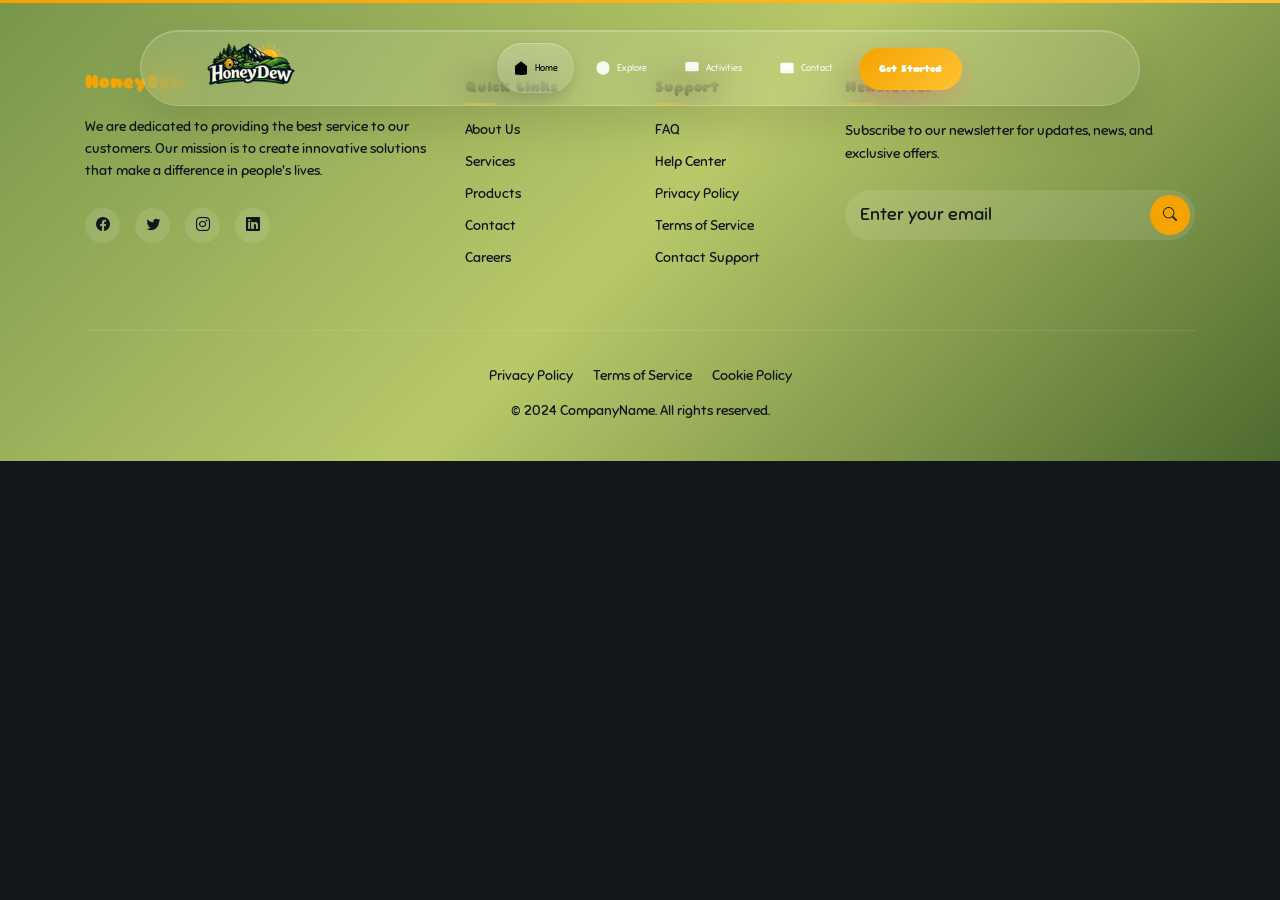
==== index.html @ b750d389 "updated CONTACT nav" ====
<!DOCTYPE html>
<html lang="en">
<head>
    <meta charset="UTF-8">
    <meta name="viewport" content="width=device-width, initial-scale=1.0">
    <title>HoneyDew</title>
    <link href="https://cdn.jsdelivr.net/npm/bootstrap@5.3.8/dist/css/bootstrap.min.css" rel="stylesheet" integrity="sha384-sRIl4kxILFvY47J16cr9ZwB07vP4J8+LH7qKQnuqkuIAvNWLzeN8tE5YBujZqJLB" crossorigin="anonymous">
    <link rel="stylesheet"
          href="https://cdn.jsdelivr.net/npm/bootstrap-icons@1.11.3/font/bootstrap-icons.min.css"> 
    <link rel="stylesheet" href="https://maxcdn.bootstrapcdn.com/bootstrap/3.3.7/css/bootstrap.min.css">
    
    <link rel="stylesheet" href="style.css">

<link rel="preconnect" href="https://fonts.googleapis.com">
<link rel="preconnect" href="https://fonts.gstatic.com" crossorigin>
<link href="https://fonts.googleapis.com/css2?family=Sniglet:wght@400;800&display=swap" rel="stylesheet">
</head>
<body>
        <!-- Floating Background Elements -->
    <div class="floating-elements">
        <div class="floating-circle"></div>
        <div class="floating-circle"></div>
        <div class="floating-circle"></div>
    </div>

    <!-- Advanced Navigation Bar -->
    <nav class="navbar-container">
        <div class="navbar">
            <!-- Brand/Logo -->
    <div class="navbar-brand d-flex ">
      <a  href="#" class="text-decoration-none "><img src="pictures/aca7b375-2e96-413a-af42-244dd7e7b7cf.png" alt="" class="logo"></a>
    </div>
            <!-- Navigation Links -->
            <ul class="navbar-nav" id="navbarNav">
                <li class="nav-item">
                    <a href="index.html" class="nav-link active">
                        <svg class="nav-icon" viewBox="0 0 24 24">
                            <path d="M3 9l9-7 9 7v11a2 2 0 0 1-2 2H5a2 2 0 0 1-2-2z"></path>
                            <polyline points="9,22 9,12 15,12 15,22"></polyline>
                        </svg>
                        <span>Home</span>
                    </a>
                </li>
                <li class="nav-item">
                    <a href="#explore" class="nav-link">
                        <svg class="nav-icon" viewBox="0 0 24 24">
                            <circle cx="12" cy="12" r="10"></circle>
                            <line x1="12" y1="16" x2="12" y2="12"></line>
                            <line x1="12" y1="8" x2="12.01" y2="8"></line>
                        </svg>
                        <span>Explore</span>
                    </a>
                </li>
                <li class="nav-item">
                    <a href="#activities" class="nav-link">
                        <svg class="nav-icon" viewBox="0 0 24 24">
                            <rect x="2" y="3" width="20" height="14" rx="2" ry="2"></rect>
                            <line x1="8" y1="21" x2="16" y2="21"></line>
                            <line x1="12" y1="17" x2="12" y2="21"></line>
                        </svg>
                        <span>Activities</span>
                    </a>
                </li>
                <li class="nav-item">
                    <a href="contact.html" class="nav-link ">
                        <svg class="nav-icon" viewBox="0 0 24 24">
                            <path d="M4 4h16c1.1 0 2 .9 2 2v12c0 1.1-.9 2-2 2H4c-1.1 0-2-.9-2-2V6c0-1.1.9-2 2-2z"></path>
                            <polyline points="22,6 12,13 2,6"></polyline>
                        </svg>
                        <span>Contact</span>
                    </a>
                </li>                <li class="nav-item">
                    <a href="#cta" class="cta-button">
                        Get Started
                    </a>
                </li>
            </ul>

            <!-- Mobile Toggle -->
            <button class="mobile-toggle" id="mobileToggle">
                <div class="hamburger">
                    <span></span>
                    <span></span>
                    <span></span>
                </div>
            </button>
        </div>
    </nav>

    <!-- Mobile Menu Overlay -->
    <div class="mobile-menu-overlay" id="mobileMenuOverlay"></div>

    <!-- Mobile Menu -->
    <div class="mobile-menu" id="mobileMenu">
        <div class="mobile-menu-header">
            <a href="#" class="mobile-menu-brand">
                <div class="logo-icon"></div>
                <span class="brand-text">HoneyDew</span>
            </a>
            <button class="mobile-menu-close" id="mobileMenuClose">
                <span>×</span>
            </button>
        </div>
        
        <ul class="mobile-menu-nav">
            <li class="mobile-menu-item">
                <a href="#home" class="mobile-menu-link active">
                    <svg class="mobile-menu-icon" viewBox="0 0 24 24">
                        <path d="M3 9l9-7 9 7v11a2 2 0 0 1-2 2H5a2 2 0 0 1-2-2z"></path>
                        <polyline points="9,22 9,12 15,12 15,22"></polyline>
                    </svg>
                    <span>Home</span>
                </a>
            </li>
            <li class="mobile-menu-item">
                <a href="#explore" class="mobile-menu-link">
                    <svg class="mobile-menu-icon" viewBox="0 0 24 24">
                        <circle cx="12" cy="12" r="10"></circle>
                        <line x1="12" y1="16" x2="12" y2="12"></line>
                        <line x1="12" y1="8" x2="12.01" y2="8"></line>
                    </svg>
                    <span>Explore</span>
                </a>
            </li>
            <li class="mobile-menu-item">
                <a href="#activities" class="mobile-menu-link">
                    <svg class="mobile-menu-icon" viewBox="0 0 24 24">
                        <rect x="2" y="3" width="20" height="14" rx="2" ry="2"></rect>
                        <line x1="8" y1="21" x2="16" y2="21"></line>
                        <line x1="12" y1="17" x2="12" y2="21"></line>
                    </svg>
                    <span>Activities</span>
                </a>
            </li>
            <li class="mobile-menu-item">
                <a href="#contact" class="mobile-menu-link">
                    <svg class="mobile-menu-icon" viewBox="0 0 24 24">
                        <path d="M4 4h16c1.1 0 2 .9 2 2v12c0 1.1-.9 2-2 2H4c-1.1 0-2-.9-2-2V6c0-1.1.9-2 2-2z"></path>
                        <polyline points="22,6 12,13 2,6"></polyline>
                    </svg>
                    <span>Contact</span>
                </a>
            </li>
        </ul>
        
        <div class="mobile-cta">
            <a href="#cta" class="mobile-cta-button">
                Get Started
            </a>
        </div>
    </div>




<!--footer-->


<footer class="footer" style="color: #12171B;">
    <div class="container">
        <div class="row">
            <div class="col-lg-4 footer-section">
                <div class="footer-logo">HoneyDew</div>
                <p class="footer-about">We are dedicated to providing the best service to our customers. Our mission
                    is to create innovative solutions that make a difference in people's lives.</p>
                <div class="social-links">
                    <a href="#" class="social-icon"><i class="bi bi-facebook"></i></a>
                    <a href="#" class="social-icon"><i class="bi bi-twitter"></i></a>
                    <a href="#" class="social-icon"><i class="bi bi-instagram"></i></a>
                    <a href="#" class="social-icon"><i class="bi bi-linkedin"></i></a>
                </div>
            </div>

            <div class="col-lg-2 col-md-6 footer-section">
                <h5>Quick Links</h5>
                <ul class="footer-links">
                    <li><a href="#">About Us</a></li>
                    <li><a href="#">Services</a></li>
                    <li><a href="#">Products</a></li>
                    <li><a href="#">Contact</a></li>
                    <li><a href="#">Careers</a></li>
                </ul>
            </div>

            <div class="col-lg-2 col-md-6 footer-section">
                <h5>Support</h5>
                <ul class="footer-links">
                    <li><a href="#">FAQ</a></li>
                    <li><a href="#">Help Center</a></li>
                    <li><a href="#">Privacy Policy</a></li>
                    <li><a href="#">Terms of Service</a></li>
                    <li><a href="#">Contact Support</a></li>
                </ul>
            </div>

            <div class="col-lg-4 footer-section">
                <h5>Newsletter</h5>
                <p class="footer-about">Subscribe to our newsletter for updates, news, and exclusive offers.</p>
                <div class="footer-newsletter">
                    <input type="email" placeholder="Enter your email">
                    <button class="newsletter-btn">
              <i class="bi bi-search"></i>
            </button>
                </div>
            </div>
        </div>

        <div class="footer-bottom">
            <ul class="footer-bottom-links">
                <li><a href="#">Privacy Policy</a></li>
                <li><a href="#">Terms of Service</a></li>
                <li><a href="#">Cookie Policy</a></li>
            </ul>
            <p>© 2024 CompanyName. All rights reserved.</p>
        </div>
    </div>
</footer>

    <script src="https://cdn.jsdelivr.net/npm/bootstrap@5.3.8/dist/js/bootstrap.bundle.min.js" integrity="sha384-FKyoEForCGlyvwx9Hj09JcYn3nv7wiPVlz7YYwJrWVcXK/BmnVDxM+D2scQbITxI" crossorigin="anonymous"></script>
<script src="app.js"></script>
</body>
</html>
---- style.css ----
/*
.sniglet-regular {
  font-family: "Sniglet", system-ui;
  font-weight: 400;
  font-style: normal;
}

.sniglet-extrabold {
  font-family: "Sniglet", system-ui;
  font-weight: 800;
  font-style: normal;
}
*/

* {
    margin: 0;
    padding: 0;
    box-sizing: border-box;
}

ol, ul {
    list-style: none;
}

body {
     font-family: "Sniglet", system-ui;
    font-optical-sizing: auto;
    background: #12171B;
    color: #F6F4EE;
}
@media (max-width: 768px) {
    html {
        font-size: 15px;
    }
}

@media (max-width: 480px) {
    html {
        font-size: 14px;
    }
}
 /* ==================== ADVANCED NAVIGATION BAR ==================== */        .navbar-container {
            position: fixed;
            top: 30px;
            left: 50%;
            transform: translateX(-50%);
            z-index: 1000;
            width: calc(100% - 60px);
            max-width: 1000px;
            transition: all 0.4s cubic-bezier(0.25, 0.46, 0.45, 0.94);
        }

        .navbar {
            background: rgba(255, 255, 255, 0.1);
            backdrop-filter: blur(20px);
            border: 1px solid rgba(255, 255, 255, 0.2);
            border-radius: 50px;
            padding: 12px 25px;
            display: flex;
            align-items: center;
            justify-content: space-between;
            box-shadow: 
                0 20px 40px rgba(0, 0, 0, 0.1),
                inset 0 1px 0 rgba(255, 255, 255, 0.2);
            transition: all 0.4s cubic-bezier(0.25, 0.46, 0.45, 0.94);
            position: relative;
            overflow: hidden;
        }

        .navbar::before {
            content: '';
            position: absolute;
            top: 0;
            left: -100%;
            width: 100%;
            height: 100%;
            background: linear-gradient(90deg, 
                transparent, 
                rgba(255, 255, 255, 0.1), 
                transparent);
            transition: left 0.8s ease;
        }

        .navbar:hover::before {
            left: 100%;
        }

        .navbar:hover {
            transform: translateY(-2px);
            box-shadow: 
                0 25px 50px rgba(0, 0, 0, 0.15),
                inset 0 1px 0 rgba(255, 255, 255, 0.3);
        }

        /* ==================== LOGO SECTION ==================== */
        .navbar-brand {
            display: flex;
            align-items: center;
            gap: 12px;
            text-decoration: none;
            color: white;
            font-size: 1.4rem;
            z-index: 2;
        }
.logo {
    height: 9.3rem;
    width: auto;

    overflow: hidden;
}


 /* ==================== NAVIGATION LINKS ==================== */
        .navbar-nav {
            display: flex;
            align-items: center;
            gap: 5px;
            list-style: none;
            z-index: 2;
            position: relative;
        }

        /* Desktop navigation styles */
        @media (min-width: 993px) {
            .navbar-nav {
                display: flex !important;
                position: static !important;
                opacity: 1 !important;
                visibility: visible !important;
                transform: none !important;
                background: none !important;
                border: none !important;
                padding: 0 !important;
                box-shadow: none !important;
                flex-direction: row !important;
            }
        }

        .nav-item {
            position: relative;
        }

        .nav-link {
            display: flex;
            align-items: center;
            gap: 6px;
            padding: 10px 16px;
            text-decoration: none;
            color: rgba(255, 255, 255, 0.9);
            font-weight: 500;
            font-size: 0.9rem;
            border-radius: 25px;
            transition: all 0.3s cubic-bezier(0.25, 0.46, 0.45, 0.94);
            position: relative;
            overflow: hidden;
            white-space: nowrap;
        }

        .nav-link::before {
            content: '';
            position: absolute;
            top: 0;
            left: 0;
            width: 100%;
            height: 100%;
            background: linear-gradient(135deg, rgba(255, 255, 255, 0.1), rgba(255, 255, 255, 0.05));
            border-radius: 25px;
            opacity: 0;
            transition: opacity 0.3s ease;
        }

        .nav-link:hover::before {
            opacity: 1;
        }

        .nav-link:hover {
            color: white;
            transform: translateY(-2px);
            box-shadow: 0 8px 20px rgba(0, 0, 0, 0.15);
        }

        .nav-link.active {
            background: linear-gradient(135deg, rgba(255, 255, 255, 0.2), rgba(255, 255, 255, 0.1));
            color: white;
            box-shadow: 
                inset 0 1px 0 rgba(255, 255, 255, 0.3),
                0 4px 12px rgba(0, 0, 0, 0.1);
        }        .nav-icon {
            width: 16px;
            height: 16px;
            fill: currentColor;
            transition: transform 0.3s ease;
        }

        .nav-link:hover .nav-icon {
            transform: scale(1.1);
        }

        /* ==================== MOBILE MENU TOGGLE ==================== */        .mobile-toggle {
            display: none;
            background: none;
            border: none;
            color: white;
            font-size: 1.5rem;
            cursor: pointer;
            padding: 8px;
            border-radius: 50%;
            transition: all 0.3s ease;
            z-index: 1001;
            position: relative;
            flex-shrink: 0;
        }

        .mobile-toggle:hover {
            background: rgba(255, 255, 255, 0.1);
            transform: scale(1.1);
        }

        .hamburger {
            display: flex;
            flex-direction: column;
            gap: 4px;
            width: 24px;
            height: 18px;
            justify-content: center;
        }

        .hamburger span {
            width: 24px;
            height: 2px;
            background: white;
            border-radius: 2px;
            transition: all 0.3s ease;
            display: block;
        }

        .mobile-toggle.active .hamburger span:nth-child(1) {
            transform: rotate(45deg) translate(6px, 6px);
        }

        .mobile-toggle.active .hamburger span:nth-child(2) {
            opacity: 0;
            transform: translateX(-20px);
        }

        .mobile-toggle.active .hamburger span:nth-child(3) {
            transform: rotate(-45deg) translate(6px, -6px);
        }        /* ==================== CTA BUTTON ==================== */
        .cta-button {
            background: linear-gradient(135deg, #F4A300, #FFC233);
            color: white;
            text-decoration: none;
            padding: 10px 20px;
            border-radius: 25px;
            font-weight: 600;
            font-size: 0.9rem;
            box-shadow: 0 8px 20px rgba(255, 107, 107, 0.3);
            transition: all 0.3s ease;
            white-space: nowrap;
            margin-left: 5px;
        }

        .cta-button:hover {
            transform: translateY(-1px);
            box-shadow: 0 10px 20px rgba(255, 107, 107, 0.4);
        }/* ==================== MOBILE RESPONSIVE ==================== */
        @media (max-width: 992px) {
            .navbar-container {
                top: 20px;
                width: calc(100% - 30px);
            }

            .navbar {
                padding: 12px 20px;
                position: relative;
            }

            .mobile-toggle {
                display: flex !important;
                align-items: center;
                justify-content: center;
            }

            /* Hide desktop navigation on mobile */
            .navbar-nav {
                display: none;
            }

            .brand-text {
                font-size: 1.2rem;
            }
        }

        /* Mobile Menu Overlay */
        .mobile-menu-overlay {
            position: fixed;
            top: 0;
            left: 0;
            width: 100%;
            height: 100vh;
            background: rgba(0, 0, 0, 0.8);
            backdrop-filter: blur(10px);
            z-index: 1500;
            opacity: 0;
            visibility: hidden;
            transition: all 0.3s ease;
        }

        .mobile-menu-overlay.active {
            opacity: 1;
            visibility: visible;
        }

        /* Mobile Menu Container */
        .mobile-menu {
            position: fixed;
            top: 0;
            left: 0;
            width: 100%;
            height: 100vh;
            background: linear-gradient(135deg, #78964B 0%, #B9C96A 50%, #4D6B2F 100%);
            z-index: 1600;
            transform: translateY(-100%);
            transition: transform 0.4s cubic-bezier(0.25, 0.46, 0.45, 0.94);
            overflow-y: auto;
        }

        .mobile-menu.active {
            transform: translateY(0);
        }

        /* Mobile Menu Header */
        .mobile-menu-header {
            display: flex;
            justify-content: space-between;
            align-items: center;
            padding: 30px 30px 20px;
            border-bottom: 1px solid rgba(255, 255, 255, 0.1);
        }

        .mobile-menu-brand {
            display: flex;
            align-items: center;
            gap: 12px;
            text-decoration: none;
            color: white;
            font-weight: 400;
            font-size: 1.4rem;
        }

        .mobile-menu-close {
            background: none;
            border: none;
            color: white;
            font-size: 2rem;
            cursor: pointer;
            padding: 8px;
            border-radius: 50%;
            transition: all 0.3s ease;
            display: flex;
            align-items: center;
            justify-content: center;
            width: 48px;
            height: 48px;
        }

        .mobile-menu-close:hover {
            background: rgba(255, 255, 255, 0.1);
            transform: scale(1.1);
        }

        /* Mobile Menu Navigation */
        .mobile-menu-nav {
            padding: 40px 30px;
            list-style: none;
        }

        .mobile-menu-item {
            margin-bottom: 8px;
        }

        .mobile-menu-link {
            display: flex;
            align-items: center;
            gap: 16px;
            padding: 20px 24px;
            text-decoration: none;
            color: rgba(255, 255, 255, 0.9);
            font-weight: 500;
            font-size: 1.1rem;
            border-radius: 20px;
            transition: all 0.3s ease;
            background: rgba(255, 255, 255, 0.05);
            border: 1px solid rgba(255, 255, 255, 0.1);
            margin-bottom: 12px;
        }

        .mobile-menu-link:hover,
        .mobile-menu-link.active {
            background: rgba(255, 255, 255, 0.15);
            color: white;
            transform: translateX(8px);
            border-color: rgba(255, 255, 255, 0.2);
        }

        .mobile-menu-icon {
            width: 24px;
            height: 24px;
            fill: currentColor;
        }

        .mobile-cta {
            margin: 30px 30px 40px;
        }

        .mobile-cta-button {
            display: block;
            width: 100%;
            background: linear-gradient(135deg, #F4A300, #FFC233);
            color: white;
            text-decoration: none;
            padding: 20px;
            border-radius: 20px;
            font-weight: 400;
            font-size: 1.1rem;
            text-align: center;
            box-shadow: 0 10px 30px rgba(255, 107, 107, 0.3);
            transition: all 0.3s ease;
        }

        .mobile-cta-button:hover {
            transform: translateY(-2px);
            box-shadow: 0 15px 40px rgba(255, 107, 107, 0.4);
        }

        @media (max-width: 768px) {
            .navbar-container {
                width: calc(100% - 30px);
            }
        }

        @media (max-width: 480px) {
            .navbar-container {
                width: calc(100% - 20px);
                top: 15px;
            }

            .navbar {
                padding: 10px 15px;
            }

            .navbar-brand {
                gap: 8px;
            }

            .logo-icon {
                width: 35px;
                height: 35px;
            }

            .brand-text {
                font-size: 1.1rem;
            }
        }    



        /* contact  */

body{

    background:#12171B;

}

.contact-section{

    padding:90px 0;

}

.contact-wrapper{

    border-radius:35px;

    padding:60px;

    display:flex;
    align-items:center;
    gap:60px;
    box-shadow:0 20px 60px rgba(0,0,0,.25);
    background: #78964B;

}

.contact-info,
.contact-form{
    flex:1;
}
.page-path{

    color:#12171B;

    font-size:14px;

}

.contact-info h1{

    font-size:55px;

    font-weight:700;

    color:#12171B;

    line-height:1;

    margin:20px 0;
    text-align: left;

}

.contact-info p{

    color:#30352f;
    font-size:16px;
    line-height:30px;
    max-width: 450px;

}
.info-box{
    background:rgba(20, 31, 27, 0.15);
    padding: 18px 20px;
    margin: 15px 0;
    border-radius: 20px;
    display: flex;
    align-items: center;
    gap: 18px;
    transition: 0.3s;
}
.info-box:hover{
    transform: translateX(8px);
    background: #29551d;
}

.icon-box{
    width: 50px;
    height: 50px;
    border-radius: 50%;
    background: #29551d;
    color: #f5a306;
    display: flex;
    align-items: center;
    justify-content: center;
    font-size: 22px;
    transition: 0.3s;
}
.info-box:hover .icon-box{
    background: #f5a306;
    color: #12171b;
}
.info-content span{
    font-size: 14px;
    color: #12171B;
    opacity: 0.6;
}
.info-content p{
    margin: 3px 0 0;
    font-size: 15px;
    font-weight: 600;
}
.arrow{
    margin-left: auto;
    color: #F5A306;
}
.info-box p{
    font-size: 14px;
    margin: 0;
}
.info-box i{
    font-size: 20px;
}
.info-box .gray-text{
    color:#12171B;
    font-weight: 100;
    margin: 0;
}



/* Links */

a {
  text-decoration: none;
  color: #F5A306;
  transition: .3s ease;
}

a:hover {
  color: #29551D;
}


/* Form Container */

.form {
 width: 100%;
 
  background: #141F1B;

  padding: 45px;

  margin:0;

  border-radius: 25px;

}

/* Labels */

label {

position:absolute;

transform:translateY(10px);

left:18px;

color:rgba(246,244,238,.5);

transition:.3s;

pointer-events:none;

font-size:18px;

}


label .req {

color:#F5A306;

}


/* Inputs */

input,
textarea {


font-size:18px;

display:block;

width:100%;

padding:15px 18px;

background:#12171B;

border:1px solid rgba(246,244,238,.15);

color:#F6F4EE;

border-radius:15px;

transition:.3s;

}


input:focus,
textarea:focus {


outline:none;

border-color:#F5A306;

box-shadow:0 0 0 3px rgba(245,163,6,.15);

}



textarea {

min-height:150px;

resize:none;

}



/* Field */

.field-wrap {

position:relative;

margin-bottom:25px;

}



/* Two columns */

.top-row {

display:flex;

gap:20px;

}


.top-row > div {

width:50%;

}



/* Button */

.button {


border:none;

outline:none;

width:100%;

padding:18px;

font-size:20px;

font-weight:700;

border-radius:10px;

background:#F5A306;

color:#12171B;

cursor:pointer;

transition:.3s;


}


.button:hover,
.button:focus {


background:#29551D;

color:#F6F4EE;


}



/* Full button */

.button-block {

display:block;

}

@media(max-width:900px){

.contact-wrapper{

    flex-direction:column;

    padding:30px;

}


.contact-info h1{

    font-size:40px;

}


.contact-form{

    padding:25px;

}


.top-row{

    flex-direction:column;

}


.top-row > div{

    width:100%;

}

}
/*==========================================
FOOTER=======================================*/
.footer {
    background: linear-gradient(135deg, #78964B 0%, #B9C96A 50%, #4D6B2F 100%);
    padding: 70px 0 30px;
    
    position: relative;
    overflow: hidden;
}

.footer::before {
    content: '';
    position: absolute;
    top: 0;
    left: 0;
    right: 0;
    height: 3px;
    background: linear-gradient(135deg, #F4A300, #FFC233);
}

.footer-logo {
    font-size: 1.8rem;
    font-weight: 700;
    margin-bottom: 20px;
    background: linear-gradient(135deg, #F4A300, #FFC233);
    -webkit-background-clip: text;
    -webkit-text-fill-color: transparent;
}

.footer-about {
    color: #12171B;
    margin-bottom: 25px;
    line-height: 1.6;
}

.footer h5 {
    color: #12171B;
    font-weight: 600;
    margin-bottom: 25px;
    position: relative;
}

.footer h5::after {
    content: '';
    position: absolute;
    left: 0;
    bottom: -10px;
    width: 30px;
    height: 2px;
    background: #FFC233;
}

.footer-links {
    list-style: none;
    padding: 0;
    margin: 0;
}

.footer-links li {
    margin-bottom: 12px;
}

.footer-links a {
    color: #12171B;
    text-decoration: none;
    transition: all 0.3s ease;
    display: inline-block;
}

.footer-links a:hover {
    color: #FFC233;
    transform: translateX(5px);
}

.social-links {
    display: flex;
    gap: 15px;
    margin-top: 20px;
}

.social-icon {
    width: 35px;
    height: 35px;
    background: rgba(255, 255, 255, 0.1);
    border-radius: 50%;
    display: flex;
    align-items: center;
    justify-content: center;
    color: #12171B;
    text-decoration: none;
    transition: all 0.3s ease;
}

.social-icon:hover {
    background: #FFC233;
    transform: translateY(-3px);
    color: #fff;
}

.footer-newsletter {
    position: relative;
    margin-top: 20px;
}

.footer-newsletter input {
    padding: 12px 15px;
    border-radius: 25px;
    border: none;
    width: 100%;
    background: rgba(255, 255, 255, 0.1);
    color: #fff;
    outline: none;
    padding-right: 50px;
}

.footer-newsletter input::placeholder {
    color: #12171B;
}

.newsletter-btn {
    position: absolute;
    right: 5px;
    top: 5px;
    bottom: 5px;
    width: 40px;
    border-radius: 50%;
    background: #F4A300;
    border: none;
    color: #12171B;
    transition: all 0.3s ease;
}

.newsletter-btn:hover {
    background: #FFC233;
}

.footer-bottom {
    margin-top: 50px;
    padding-top: 20px;
    border-top: 1px solid rgba(255, 255, 255, 0.1);
    text-align: center;
    color: #12171B;
}

.footer-bottom-links {
    list-style: none;
    padding: 0;
    margin: 15px 0;
    display: flex;
    justify-content: center;
    gap: 20px;
}

.footer-bottom-links a {
    color: #12171B;
    text-decoration: none;
    transition: color 0.3s ease;
}

.footer-bottom-links a:hover {
    color: #3498db;
}

@media (max-width: 768px) {
    .footer-section {
        margin-bottom: 40px;
    }
}
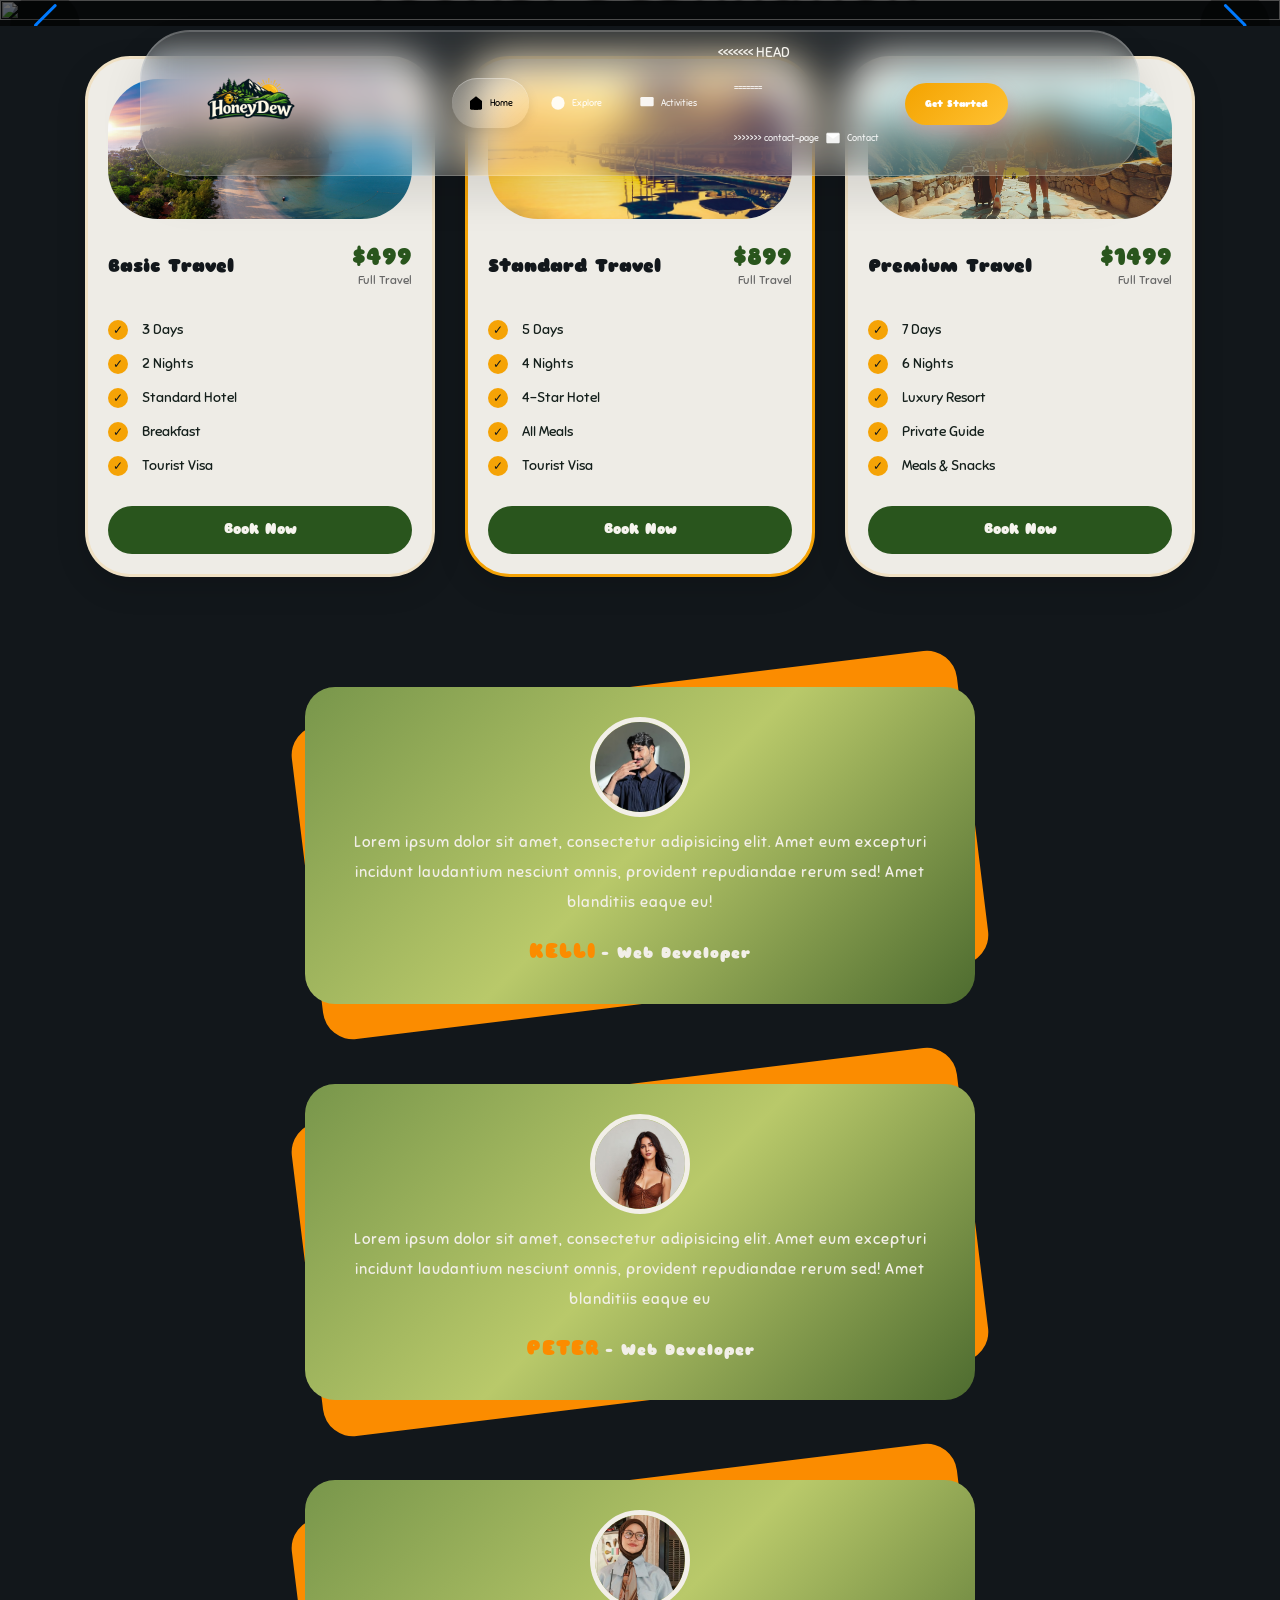
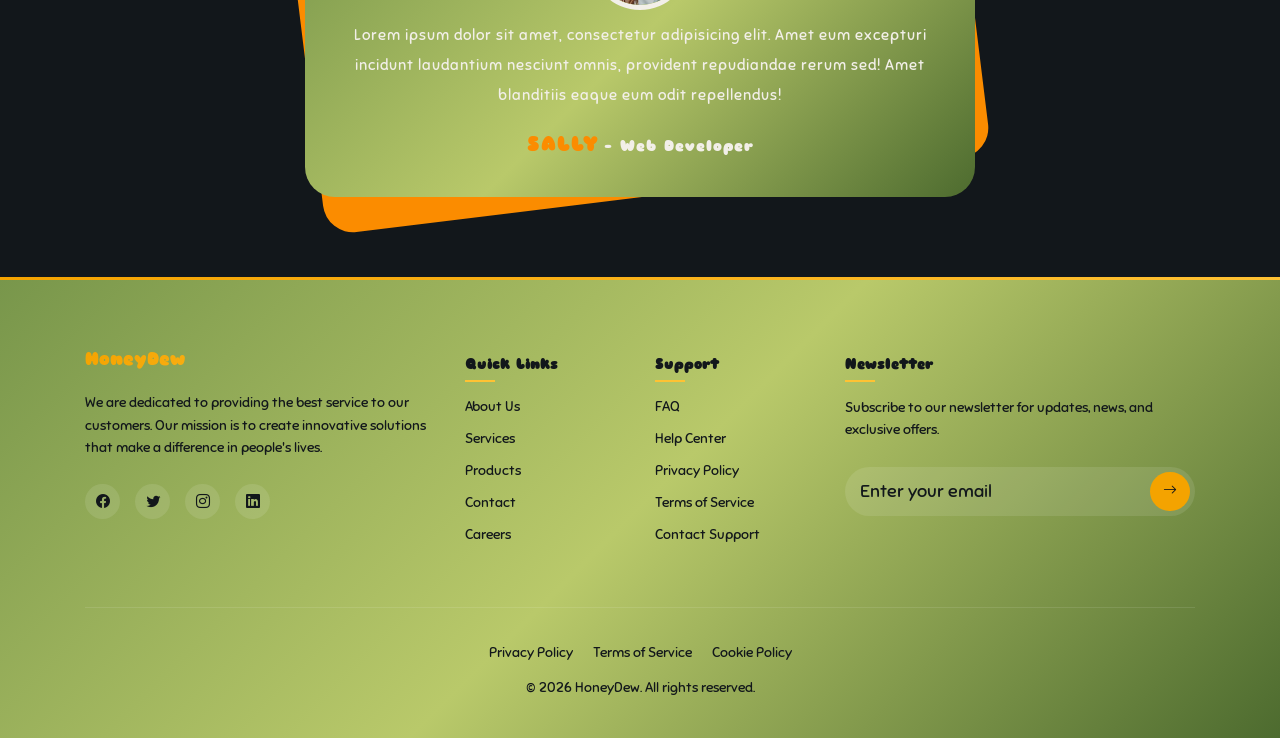
==== commit 9bd9df96: "resolved conflict" ====
--- a/index.html
+++ b/index.html
@@ -7,13 +7,24 @@
     <link href="https://cdn.jsdelivr.net/npm/bootstrap@5.3.8/dist/css/bootstrap.min.css" rel="stylesheet" integrity="sha384-sRIl4kxILFvY47J16cr9ZwB07vP4J8+LH7qKQnuqkuIAvNWLzeN8tE5YBujZqJLB" crossorigin="anonymous">
     <link rel="stylesheet"
           href="https://cdn.jsdelivr.net/npm/bootstrap-icons@1.11.3/font/bootstrap-icons.min.css"> 
-    <link rel="stylesheet" href="https://maxcdn.bootstrapcdn.com/bootstrap/3.3.7/css/bootstrap.min.css">
+    <link href="https://maxcdn.bootstrapcdn.com/bootstrap/3.3.7/css/bootstrap.min.css"
+      rel="stylesheet"
+      integrity="sha384-BVYiiSIFeK1dGmJRAkycuHAHRg32OmUcww7on3RYdg4Va+PmSTsz/K68vbdEjh4u"
+      crossorigin="anonymous">
+      <link rel="stylesheet" href="https://cdnjs.cloudflare.com/ajax/libs/owl-carousel/1.3.3/owl.carousel.min.css">
     
     <link rel="stylesheet" href="style.css">
-
+    <link href='https://unpkg.com/boxicons@2.1.4/css/boxicons.min.css' rel='stylesheet'>
+<!-- SwiperJs CSS -->
+<link rel="stylesheet" href="https://cdn.jsdelivr.net/npm/swiper@11/swiper-bundle.min.css"/>
+ <!-- Animate CSS -->
+<link rel="stylesheet" href="https://cdnjs.cloudflare.com/ajax/libs/animate.css/4.1.1/animate.min.css"/>
+<!--font-->
 <link rel="preconnect" href="https://fonts.googleapis.com">
 <link rel="preconnect" href="https://fonts.gstatic.com" crossorigin>
 <link href="https://fonts.googleapis.com/css2?family=Sniglet:wght@400;800&display=swap" rel="stylesheet">
+<!--font awesome icone-->
+<link rel="stylesheet" href="https://maxcdn.bootstrapcdn.com/font-awesome/4.7.0/css/font-awesome.min.css">
 </head>
 <body>
         <!-- Floating Background Elements -->
@@ -62,7 +73,11 @@
                     </a>
                 </li>
                 <li class="nav-item">
+<<<<<<< HEAD
+                    <a href="contact.html" class="nav-link">
+=======
                     <a href="contact.html" class="nav-link ">
+>>>>>>> contact-page
                         <svg class="nav-icon" viewBox="0 0 24 24">
                             <path d="M4 4h16c1.1 0 2 .9 2 2v12c0 1.1-.9 2-2 2H4c-1.1 0-2-.9-2-2V6c0-1.1.9-2 2-2z"></path>
                             <polyline points="22,6 12,13 2,6"></polyline>
@@ -151,10 +166,228 @@
     </div>
 
 
-
+    <!--hero section-->
+    <section>
+<div class="container-fluid px-0">
+    <div class="swiper mySlider">
+    <div class="swiper-wrapper">
+        <!-- Slide Item -->	
+        <div class="swiper-slide">
+            <div class="overlay"></div>
+            <img src="pictures/beautiful-girl-sitting-viewpoint-koh-nangyuan-island-near-koh-tao-island-surat-thani-thailand.jpg">
+            <div class="slider-content">
+                <h6 class="animate__animated animate__fadeInTopLeft">Welcome to <span>HoneyDew</span></h6>
+                <h1 class="animate__animated animate__fadeInTopRight">Tourist Destination</h1>
+                <p class="animate__animated animate__fadeInBottomLeft">Looking for a place to go on your next vacation? We got you!</p>
+                <div class="slider-buttons">
+                    <button class="btn explorebtn animate__animated animate__fadeInBottomLeft">Explore</button>
+					<button class="btn watchbtn animate__animated animate__fadeInBottomRight" onclick="window.open('http://www.mugla.gov.tr/', '_blank')">Watch</button>
+                </div>
+            </div>
+        </div>
+        <!-- Slide Item -->	
+        <div class="swiper-slide">
+            <div class="overlay"></div>
+            <img src="pictures/two-female-tourists-hold-map-find-places.jpg">
+            <div class="slider-content">
+                <h6 >Welcome to <span>HoneyDew</span></h6>
+                <h1 >Tourist Destination</h1>
+                <p >Looking for a place to go on your next vacation? We got you!</p>
+                <div class="slider-buttons">
+                    <button class="btn explorebtn">Explore</button>
+					<button class="btn watchbtn " onclick="window.open('http://www.mugla.gov.tr/', '_blank')">Watch</button>
+                </div>
+            </div>
+        </div>
+        <!-- Slide Item -->	
+        <div class="swiper-slide">
+            <div class="overlay"></div>
+            <img src="pictures/monkey-sitting-side-highway-with-tall-hill-background.jpg">
+            <div class="slider-content">
+                <h6 >Welcome to <span>HoneyDew</span></h6>
+                <h1 >Tourist Destination</h1>
+                <p >Looking for a place to go on your next vacation? We got you!</p>
+                <div class="slider-buttons">
+                    <button class="btn explorebtn ">Explore</button>
+					<button class="btn watchbtn " onclick="window.open('http://www.mugla.gov.tr/', '_blank')">Watch</button>
+                </div>
+            </div>
+        </div>
+
+    </div>
+<div class="swiper-pagination"></div>
+<div class="slider-pagination">
+    <div class="swiper-button-prev"></div>
+    <div class="swiper-button-next"></div>
+</div>
+</div>
+
+</div>
+</section>
+
+<!--Plans-->
+
+    <section class="tour-packages py-5">
+    <div class="container">
+        <div class="row g-4 justify-content-center">
+
+            <!-- Basic -->
+            <div class="col-lg-4 col-md-6">
+                <div class="package-card">
+                    <div class="package-image">
+                        <img src="pictures/landscape-railay-beach-sunrise-krabi-thailand.jpg" alt="Basic Package">
+                    </div>
+
+                    <div class="d-flex justify-content-between align-items-center mb-4">
+                        <div>
+                            <h4>Basic Travel</h4>
+                        </div>
+
+                        <div class="text-end">
+                            <h3>$499</h3>
+                            <small>Full Travel</small>
+                        </div>
+                    </div>
+
+                    <ul class="package-list">
+                        <li>3 Days</li>
+                        <li>2 Nights</li>
+                        <li>Standard Hotel</li>
+                        <li>Breakfast</li>
+                        <li>Tourist Visa</li>
+                    </ul>
+
+                    <button class="package-btn">
+                        Book Now
+                    </button>
+                </div>
+            </div>
+
+            <!-- Standard -->
+            <div class="col-lg-4 col-md-6">
+                <div class="package-card featured">
+                    <div class="package-image">
+                        <img src="pictures/sharm-blue-travel-vacation-white.jpg" alt="Standard Package">
+                    </div>
+
+                    <div class="d-flex justify-content-between align-items-center mb-4">
+                        <div>
+                            <h4>Standard Travel</h4>
+                        </div>
+
+                        <div class="text-end">
+                            <h3>$899</h3>
+                            <small>Full Travel</small>
+                        </div>
+                    </div>
+
+                    <ul class="package-list">
+                        <li>5 Days</li>
+                        <li>4 Nights</li>
+                        <li>4-Star Hotel</li>
+                        <li>All Meals</li>
+                        <li>Tourist Visa</li>
+                    </ul>
+
+                    <button class="package-btn">
+                        Book Now
+                    </button>
+                </div>
+            </div>
+
+            <!-- Premium -->
+            <div class="col-lg-4 col-md-6">
+                <div class="package-card">
+                    <div class="package-image">
+                        <img src="pictures/tourist-carrying-baggage.jpg" alt="Premium Package">
+                    </div>
+
+                    <div class="d-flex justify-content-between align-items-center mb-4">
+                        <div>
+                            <h4>Premium Travel</h4>
+                        </div>
+
+                        <div class="text-end">
+                            <h3>$1499</h3>
+                            <small>Full Travel</small>
+                        </div>
+                    </div>
+
+                    <ul class="package-list">
+                        <li>7 Days</li>
+                        <li>6 Nights</li>
+                        <li>Luxury Resort</li>
+                        <li>Private Guide</li>
+                        <li>Meals & Snacks</li>
+                    </ul>
+
+                    <button class="package-btn">
+                        Book Now
+                    </button>
+                </div>
+            </div>
+
+        </div>
+    </div>
+</section>
+
+<!--testimonial-->
+
+<div class="container">
+    <div class="row">
+        <div class="col-md-offset-2 col-md-8">
+            <div id="testimonial-slider" class="owl-carousel">
+                <div class="testimonial">
+                    <div class="pic">
+                        <img src="pictures/testimonial.jpg" class="object-fit-cover">
+                    </div>
+                    <div class="testimonial-content">
+                        <p>Lorem ipsum dolor sit amet, consectetur adipisicing elit. Amet eum excepturi incidunt
+                            laudantium nesciunt omnis, provident repudiandae rerum sed! Amet blanditiis eaque eu!
+                        </p>
+                    </div>
+                    <h3 class="testimonial-title">
+                        <a href="#">Kelli</a>
+                        <small>- Web Developer</small>
+                    </h3>
+                </div>
+
+                <div class="testimonial">
+                    <div class="pic">
+                        <img src="pictures/339fdf057b62faa4da5f5cc25a0e868b.jpg" class="object-fit-cover">
+                    </div>
+                    <div class="testimonial-content">
+                        <p>Lorem ipsum dolor sit amet, consectetur adipisicing elit. Amet eum excepturi incidunt
+                            laudantium nesciunt omnis, provident repudiandae rerum sed! Amet blanditiis eaque eu
+                        </p>
+                    </div>
+                    <h3 class="testimonial-title">
+                        <a href="#">Peter</a>
+                        <small>- Web Developer</small>
+                    </h3>
+                </div>
+
+                <div class="testimonial">
+                    <div class="pic">
+                        <img src="pictures/6e2e5ddad80b116c8714639db0f4dd73.jpg" class="object-fit-cover">
+                    </div>
+                    <div class="testimonial-content">
+                        <p>Lorem ipsum dolor sit amet, consectetur adipisicing elit. Amet eum excepturi incidunt
+                            laudantium nesciunt omnis, provident repudiandae rerum sed! Amet blanditiis eaque eum
+                            odit repellendus!
+                        </p>
+                    </div>
+                    <h3 class="testimonial-title">
+                        <a href="#">Sally</a>
+                        <small>- Web Developer</small>
+                    </h3>
+                </div>
+            </div>
+        </div>
+    </div>
+</div>
 
 <!--footer-->
-
 
 <footer class="footer" style="color: #12171B;">
     <div class="container">
@@ -199,7 +432,7 @@
                 <div class="footer-newsletter">
                     <input type="email" placeholder="Enter your email">
                     <button class="newsletter-btn">
-              <i class="bi bi-search"></i>
+              <i class="bi bi-arrow-right"></i>
             </button>
                 </div>
             </div>
@@ -211,12 +444,19 @@
                 <li><a href="#">Terms of Service</a></li>
                 <li><a href="#">Cookie Policy</a></li>
             </ul>
-            <p>© 2024 CompanyName. All rights reserved.</p>
+            <p>© 2026 HoneyDew. All rights reserved.</p>
         </div>
     </div>
 </footer>
 
     <script src="https://cdn.jsdelivr.net/npm/bootstrap@5.3.8/dist/js/bootstrap.bundle.min.js" integrity="sha384-FKyoEForCGlyvwx9Hj09JcYn3nv7wiPVlz7YYwJrWVcXK/BmnVDxM+D2scQbITxI" crossorigin="anonymous"></script>
-<script src="app.js"></script>
+<script src="https://unpkg.com/boxicons@2.1.4/dist/boxicons.js"></script>
+<!-- jQuery JS -->
+<script src="https://code.jquery.com/jquery-3.7.1.min.js" integrity="sha256-/JqT3SQfawRcv/BIHPThkBvs0OEvtFFmqPF/lYI/Cxo=" crossorigin="anonymous"></script>
+<!-- SwiperJs JS -->
+<script src="https://cdn.jsdelivr.net/npm/swiper@11/swiper-bundle.min.js"></script>
+<script type="text/javascript" src="https://code.jquery.com/jquery-1.12.0.min.js"></script>
+<script type="text/javascript" src="https://cdnjs.cloudflare.com/ajax/libs/owl-carousel/1.3.3/owl.carousel.min.js"></script>
+    <script src="app.js"></script>
 </body>
 </html>
--- a/style.css
+++ b/style.css
@@ -977,7 +977,7 @@
 }
 
 .footer-bottom-links a:hover {
-    color: #3498db;
+    color: #F5A306;
 }
 
 @media (max-width: 768px) {
@@ -986,6 +986,379 @@
     }
 }
 
-
-
-
+<<<<<<< HEAD
+/*==============================================
+Hero design=======================================*/
+.swiper {
+    width: 100%;
+    height: 100vh; /* Slider yükseklik değeri (vh) cinsinden. */
+}
+
+.swiper-wrapper {
+    width: 100%;
+    height: 100vh; /* Slider yükseklik değeri (vh) cinsinden. */
+}
+
+.swiper-slide {
+    position: relative;
+}
+
+.overlay {
+    position: absolute;
+    top: 0;
+    left: 0;
+    width: 100%;
+    height: 100%;
+    background-color: rgba(0, 0, 0, 0.6); 
+    z-index: 5; 
+}
+
+.swiper-slide img {
+    width: 100%;
+    height: 100%;
+    object-fit: cover;
+}
+
+.slider-content {
+    position: absolute;
+    top: 50%;
+    left: 50%;
+    transform: translate(-50%, -50%);
+    width: 50%;
+    text-align: center;
+    z-index: 10;
+}
+
+@media (max-width: 1044px) {
+    .slider-content {
+        left: 50%; 
+        transform: translate(-50%, -50%); 
+    }
+}
+
+.slider-content h6 {
+    color: #fff;
+    font-size: 20px;
+    font-weight: 400;
+	text-transform: uppercase; /* Tüm karakerleri büyük harfe çevir */
+	text-shadow: 2px 2px 4px rgba(0, 0, 0, 0.9);
+    letter-spacing: 2px;
+    margin-bottom: 10px;
+}
+
+.slider-content h1 {
+    color: #F5A306;
+    font-size: 60px;
+    font-weight: 400;
+	text-shadow: 2px 2px 4px rgba(0, 0, 0);
+    letter-spacing: 3px;
+    opacity: 0.9;
+    margin-bottom: 10px;
+}
+
+.slider-content p {
+    color: #fff;
+    font-size: 24px;
+    font-weight: 400;
+	text-shadow: 2px 2px 4px rgba(0, 0, 0, 0.9);
+    letter-spacing: 3px;
+    opacity: 0.9;
+    margin-bottom: 10px;
+}
+
+.slider-content span {
+	color: #F5A306;
+}
+
+.swiper-pagination-bullet {
+    height: 10px;
+    width: 10px;
+    background: #fff;
+    opacity: 0.5;
+    transition: 0.3s;
+}
+
+.swiper-pagination-bullet-active {
+    width: 20px;
+    opacity: 1;
+    border-radius: 7px;
+}
+
+.swiper-button-prev,
+.swiper-button-next {
+    color: #fff; 
+    font-size: 10px !important; 
+    background: rgba(0, 0, 0, 0.3); 
+    border: 0px solid rgba(255, 255, 255, 0.1);
+    border-radius: 35px;
+    padding: 35px 35px; 
+    display: flex;
+    align-items: center;
+    justify-content: center;
+    transition: background 0.3s ease;
+    text-align: center;
+    width: 50px;
+    height: 50px;
+}
+
+/* Hover efekti */
+.swiper-button-prev:hover,
+.swiper-button-next:hover {
+    background: solid rgba(220, 53, 69, 05); 
+    border: 1px solid #ff5733;
+}
+
+.explorebtn {
+    background: #F5A306;
+}
+.explorebtn:hover {
+    color: #F6F4EE;
+    background: #fcbc26;
+}
+.watchbtn {
+    color: #F6F4EE;
+}
+.watchbtn:hover {
+    background: #78964B;
+    color: #F6F4EE;
+}
+/*==================================================
+plans ============================================*/
+:root{
+    --black:#12171B;
+    --light-black:#141F1B;
+    --green:#29551D;
+    --yellow:#F5A306;
+    --white:#F6F4EE;
+}
+
+.tour-packages{
+    background-color: #12171B;
+    padding:100px 0;
+}
+
+.package-card{
+    background: rgba(246,244,238,0.97);
+    border-radius: 45px;
+    padding: 20px;
+    height: 100%;
+
+    border: 3px solid rgba(245,163,6,.15);
+
+    backdrop-filter: blur(10px);
+
+    transition: all .35s ease;
+    box-shadow:
+        0 10px 30px rgba(0,0,0,.15);
+}
+
+.package-card:hover{
+    transform: translateY(-12px);
+    box-shadow:
+        0 20px 50px rgba(0,0,0,.25);
+}
+
+.featured{
+    border:3px solid var(--yellow);
+}
+
+.package-image{
+    width:100%;
+    height:140px;
+    border-radius:50px;
+    overflow:hidden;
+    margin-bottom:25px;
+    background:#ddd;
+}
+
+.package-image img{
+    width:100%;
+    height:100%;
+    object-fit:cover;
+    transition:.4s;
+}
+
+.package-card:hover .package-image img{
+    transform:scale(1.08);
+}
+
+.package-card h4{
+    color:var(--black);
+    font-weight:700;
+    margin:0;
+}
+
+.package-card h3{
+    color:var(--green);
+    font-weight:800;
+    margin:0;
+}
+
+.package-card small{
+    color:#666;
+}
+
+.package-list{
+    list-style:none;
+    padding:0;
+    margin:30px 0;
+}
+
+.package-list li{
+    position:relative;
+    padding-left:34px;
+    margin-bottom:14px;
+    color:var(--light-black);
+    font-weight:500;
+}
+
+.package-list li::before{
+    content:"✓";
+    position:absolute;
+    left:0;
+    top:50%;
+    transform:translateY(-50%);
+
+    width:20px;
+    height:20px;
+
+    display:flex;
+    align-items:center;
+    justify-content:center;
+
+    border-radius:50%;
+    background:var(--yellow);
+    color:var(--black);
+    font-size:12px;
+    font-weight:bold;
+}
+
+.package-btn{
+    width:100%;
+    border:none;
+    background:var(--green);
+    color:var(--white);
+
+    padding:14px;
+    border-radius:50px;
+
+    font-weight:600;
+    transition:.3s;
+}
+
+.package-btn:hover{
+    background:var(--yellow);
+    color:var(--black);
+}
+
+@media (max-width:991px){
+
+    .package-card{
+        border-radius:35px;
+    }
+
+    .package-image{
+        height:200px;
+    }
+}
+
+
+/*==================================================
+testimonials====================================*/
+
+ .testimonial{
+            text-align: center;
+            color: #F2EFE8;
+            margin:80px 30px;
+            padding: 30px 40px;
+            border-radius:30px;
+            position: relative;
+            z-index: 1;
+        }
+        .testimonial:before{
+            content: "";
+            position: absolute;
+            top: 0;
+            left: 0;
+            width: 100%;
+            height: 100%;
+            background: linear-gradient(135deg, #78964B 0%, #B9C96A 50%, #4D6B2F 100%);
+            border-radius:30px;
+            z-index: -1;
+        }
+        .testimonial:after{
+            content: "";
+            position: absolute;
+            top: 0;
+            left: 0;
+            width: 100%;
+            height: 100%;
+            background-color: #FB8C00;
+            border-radius:30px;
+            transform:rotate(-7deg);
+            z-index: -2;
+        }
+        .testimonial .pic{
+            border: 5px solid #F2EFE8;
+            display: inline-block;
+            margin-bottom: 10px;
+            width: 100px;
+            height: 100px;
+            border-radius: 50%;
+        }
+        .testimonial .pic img{
+            width: 100%;
+            height: 100%;
+            border-radius: 50%;
+        }
+        .testimonial .testimonial-content{
+            font-size: 15px;
+            letter-spacing: 1px;
+            line-height: 30px;
+            margin-bottom: 20px;
+        }
+        .testimonial .testimonial-title a{
+            display: inline-block;
+            color: #FB8C00;
+            font-size: 20px;
+            font-weight: 700;
+            letter-spacing: 1px;
+            text-transform: uppercase;
+        }
+        .testimonial .testimonial-title small{
+            color: #F2EFE8;
+            font-size: 15px;
+            font-weight: 700;
+            letter-spacing: 1px;
+            text-transform: capitalize;
+        }
+        .owl-theme .owl-controls{
+            margin-top: 0px;
+            margin-left: 10px;
+            text-align: center;
+        }
+        .owl-theme .owl-controls .owl-buttons div{
+            display: inline-block;
+            opacity:1;
+            background:#FB8C00;
+            color: #F2EFE8;
+            border-radius: 0;
+            width: 40px;
+            height: 40px;
+            line-height: 40px;
+            margin-right: 5px;
+        }
+        .owl-prev:before,
+        .owl-next:before{
+            content: "\f060";
+            font-family: 'FontAwesome';
+            font-size: 20px;
+        }
+        .owl-next:before{
+            content: "\f061";
+        }
+=======
+
+
+
+>>>>>>> contact-page
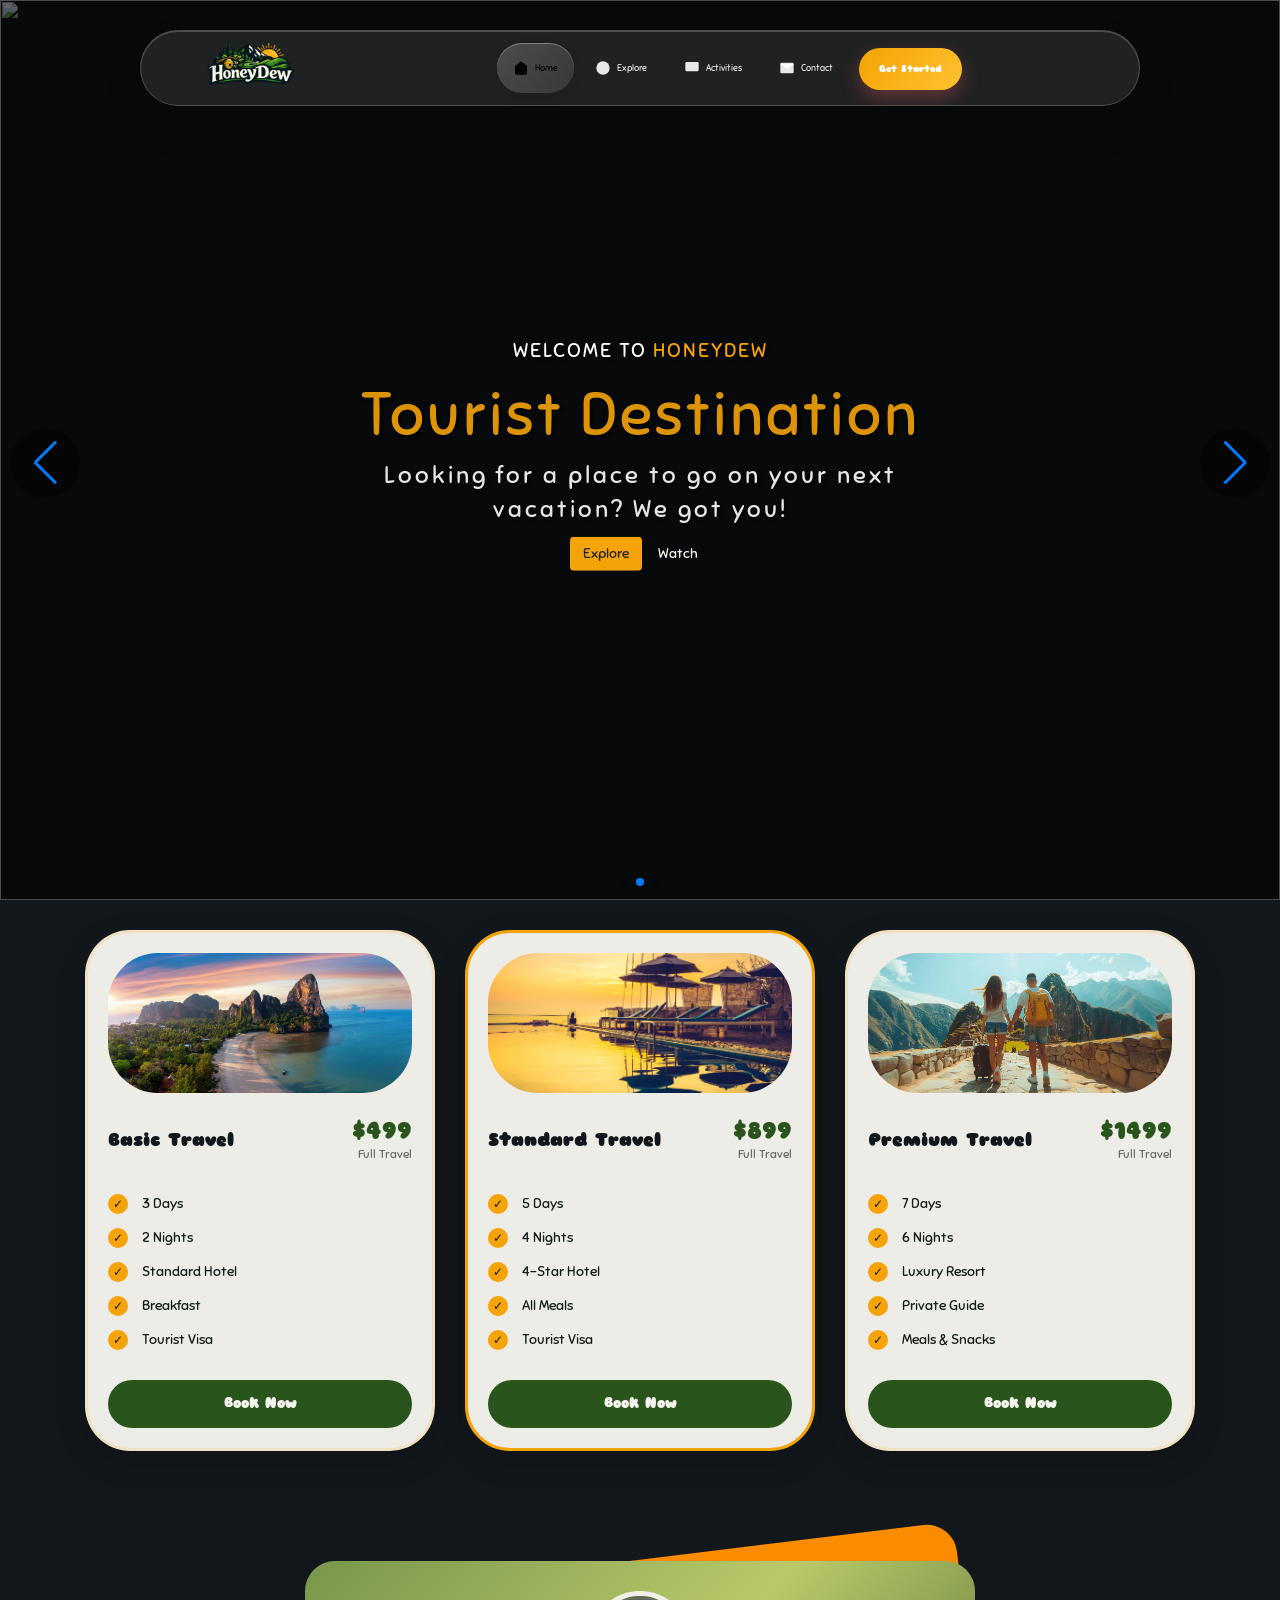
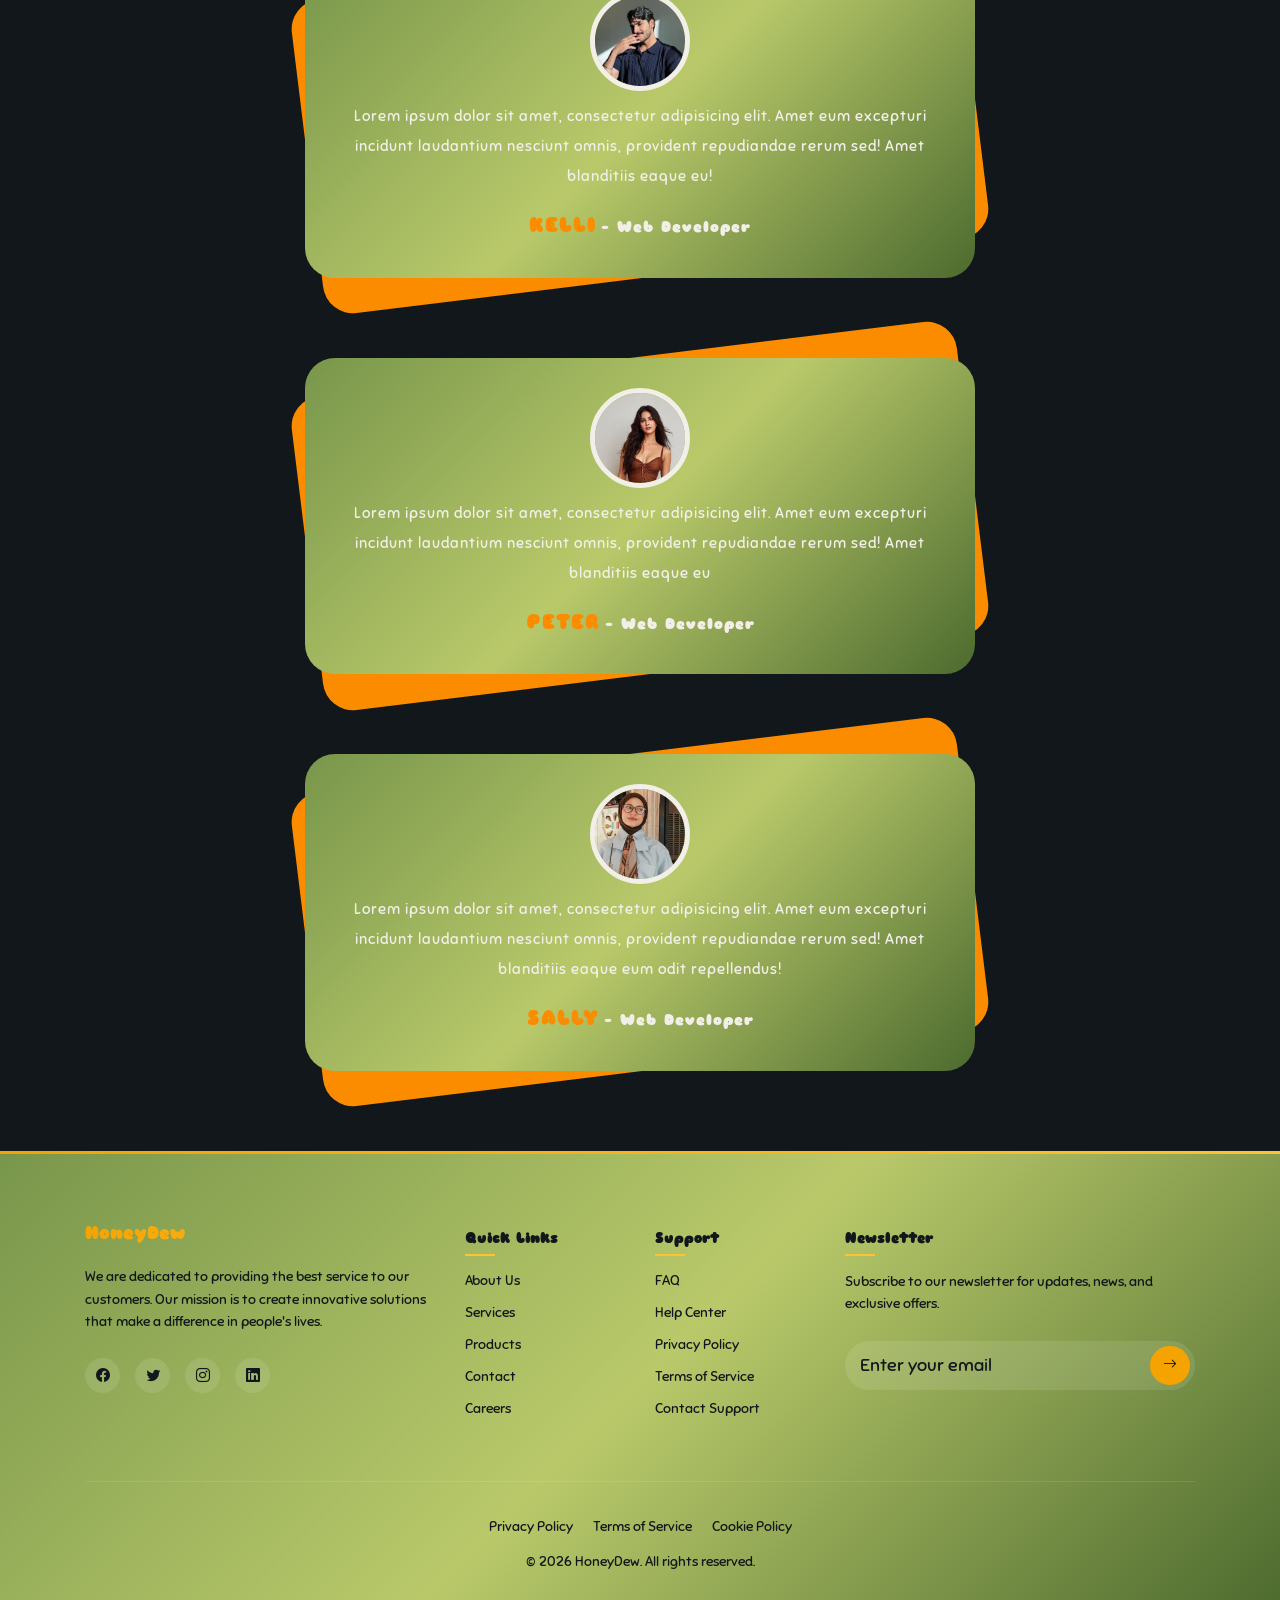
==== commit 234360ce: "conflicts resolved in style.css and app.js" ====
--- a/index.html
+++ b/index.html
@@ -73,11 +73,7 @@
                     </a>
                 </li>
                 <li class="nav-item">
-<<<<<<< HEAD
                     <a href="contact.html" class="nav-link">
-=======
-                    <a href="contact.html" class="nav-link ">
->>>>>>> contact-page
                         <svg class="nav-icon" viewBox="0 0 24 24">
                             <path d="M4 4h16c1.1 0 2 .9 2 2v12c0 1.1-.9 2-2 2H4c-1.1 0-2-.9-2-2V6c0-1.1.9-2 2-2z"></path>
                             <polyline points="22,6 12,13 2,6"></polyline>
--- a/style.css
+++ b/style.css
@@ -983,10 +983,7 @@
 @media (max-width: 768px) {
     .footer-section {
         margin-bottom: 40px;
-    }
-}
-
-<<<<<<< HEAD
+    }}
 /*==============================================
 Hero design=======================================*/
 .swiper {
@@ -1356,9 +1353,4 @@
         }
         .owl-next:before{
             content: "\f061";
-        }
-=======
-
-
-
->>>>>>> contact-page
+ }
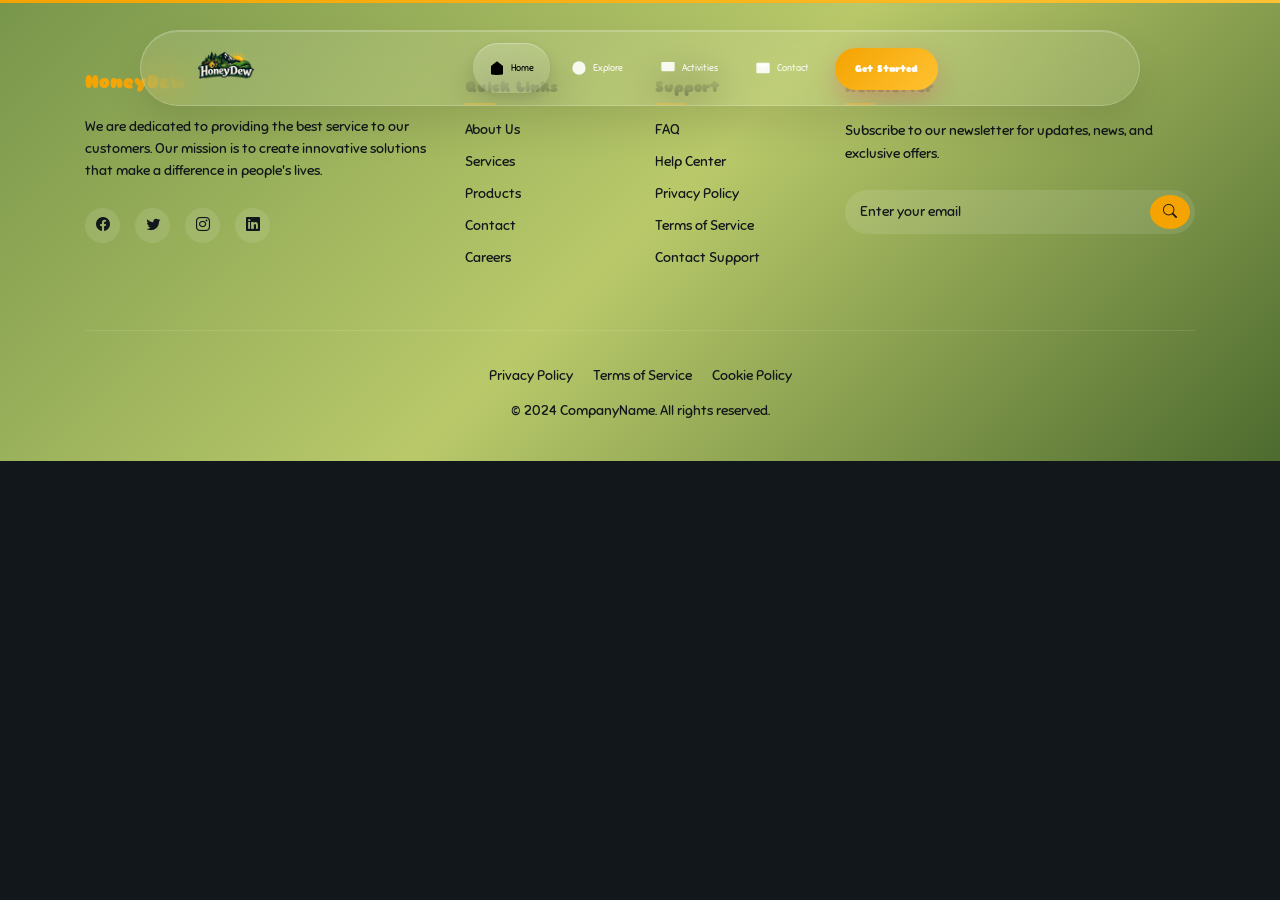
==== commit a6aba06a: "added mobile nav" ====
--- a/index.html
+++ b/index.html
@@ -7,24 +7,13 @@
     <link href="https://cdn.jsdelivr.net/npm/bootstrap@5.3.8/dist/css/bootstrap.min.css" rel="stylesheet" integrity="sha384-sRIl4kxILFvY47J16cr9ZwB07vP4J8+LH7qKQnuqkuIAvNWLzeN8tE5YBujZqJLB" crossorigin="anonymous">
     <link rel="stylesheet"
           href="https://cdn.jsdelivr.net/npm/bootstrap-icons@1.11.3/font/bootstrap-icons.min.css"> 
-    <link href="https://maxcdn.bootstrapcdn.com/bootstrap/3.3.7/css/bootstrap.min.css"
-      rel="stylesheet"
-      integrity="sha384-BVYiiSIFeK1dGmJRAkycuHAHRg32OmUcww7on3RYdg4Va+PmSTsz/K68vbdEjh4u"
-      crossorigin="anonymous">
-      <link rel="stylesheet" href="https://cdnjs.cloudflare.com/ajax/libs/owl-carousel/1.3.3/owl.carousel.min.css">
+    <link rel="stylesheet" href="https://maxcdn.bootstrapcdn.com/bootstrap/3.3.7/css/bootstrap.min.css">
     
     <link rel="stylesheet" href="style.css">
-    <link href='https://unpkg.com/boxicons@2.1.4/css/boxicons.min.css' rel='stylesheet'>
-<!-- SwiperJs CSS -->
-<link rel="stylesheet" href="https://cdn.jsdelivr.net/npm/swiper@11/swiper-bundle.min.css"/>
- <!-- Animate CSS -->
-<link rel="stylesheet" href="https://cdnjs.cloudflare.com/ajax/libs/animate.css/4.1.1/animate.min.css"/>
-<!--font-->
+
 <link rel="preconnect" href="https://fonts.googleapis.com">
 <link rel="preconnect" href="https://fonts.gstatic.com" crossorigin>
 <link href="https://fonts.googleapis.com/css2?family=Sniglet:wght@400;800&display=swap" rel="stylesheet">
-<!--font awesome icone-->
-<link rel="stylesheet" href="https://maxcdn.bootstrapcdn.com/font-awesome/4.7.0/css/font-awesome.min.css">
 </head>
 <body>
         <!-- Floating Background Elements -->
@@ -53,7 +42,7 @@
                     </a>
                 </li>
                 <li class="nav-item">
-                    <a href="#explore" class="nav-link">
+                    <a href="Azadeh Explore.html" class="nav-link">
                         <svg class="nav-icon" viewBox="0 0 24 24">
                             <circle cx="12" cy="12" r="10"></circle>
                             <line x1="12" y1="16" x2="12" y2="12"></line>
@@ -73,7 +62,7 @@
                     </a>
                 </li>
                 <li class="nav-item">
-                    <a href="contact.html" class="nav-link">
+                    <a href="#contact" class="nav-link">
                         <svg class="nav-icon" viewBox="0 0 24 24">
                             <path d="M4 4h16c1.1 0 2 .9 2 2v12c0 1.1-.9 2-2 2H4c-1.1 0-2-.9-2-2V6c0-1.1.9-2 2-2z"></path>
                             <polyline points="22,6 12,13 2,6"></polyline>
@@ -162,228 +151,10 @@
     </div>
 
 
-    <!--hero section-->
-    <section>
-<div class="container-fluid px-0">
-    <div class="swiper mySlider">
-    <div class="swiper-wrapper">
-        <!-- Slide Item -->	
-        <div class="swiper-slide">
-            <div class="overlay"></div>
-            <img src="pictures/beautiful-girl-sitting-viewpoint-koh-nangyuan-island-near-koh-tao-island-surat-thani-thailand.jpg">
-            <div class="slider-content">
-                <h6 class="animate__animated animate__fadeInTopLeft">Welcome to <span>HoneyDew</span></h6>
-                <h1 class="animate__animated animate__fadeInTopRight">Tourist Destination</h1>
-                <p class="animate__animated animate__fadeInBottomLeft">Looking for a place to go on your next vacation? We got you!</p>
-                <div class="slider-buttons">
-                    <button class="btn explorebtn animate__animated animate__fadeInBottomLeft">Explore</button>
-					<button class="btn watchbtn animate__animated animate__fadeInBottomRight" onclick="window.open('http://www.mugla.gov.tr/', '_blank')">Watch</button>
-                </div>
-            </div>
-        </div>
-        <!-- Slide Item -->	
-        <div class="swiper-slide">
-            <div class="overlay"></div>
-            <img src="pictures/two-female-tourists-hold-map-find-places.jpg">
-            <div class="slider-content">
-                <h6 >Welcome to <span>HoneyDew</span></h6>
-                <h1 >Tourist Destination</h1>
-                <p >Looking for a place to go on your next vacation? We got you!</p>
-                <div class="slider-buttons">
-                    <button class="btn explorebtn">Explore</button>
-					<button class="btn watchbtn " onclick="window.open('http://www.mugla.gov.tr/', '_blank')">Watch</button>
-                </div>
-            </div>
-        </div>
-        <!-- Slide Item -->	
-        <div class="swiper-slide">
-            <div class="overlay"></div>
-            <img src="pictures/monkey-sitting-side-highway-with-tall-hill-background.jpg">
-            <div class="slider-content">
-                <h6 >Welcome to <span>HoneyDew</span></h6>
-                <h1 >Tourist Destination</h1>
-                <p >Looking for a place to go on your next vacation? We got you!</p>
-                <div class="slider-buttons">
-                    <button class="btn explorebtn ">Explore</button>
-					<button class="btn watchbtn " onclick="window.open('http://www.mugla.gov.tr/', '_blank')">Watch</button>
-                </div>
-            </div>
-        </div>
-
-    </div>
-<div class="swiper-pagination"></div>
-<div class="slider-pagination">
-    <div class="swiper-button-prev"></div>
-    <div class="swiper-button-next"></div>
-</div>
-</div>
-
-</div>
-</section>
-
-<!--Plans-->
-
-    <section class="tour-packages py-5">
-    <div class="container">
-        <div class="row g-4 justify-content-center">
-
-            <!-- Basic -->
-            <div class="col-lg-4 col-md-6">
-                <div class="package-card">
-                    <div class="package-image">
-                        <img src="pictures/landscape-railay-beach-sunrise-krabi-thailand.jpg" alt="Basic Package">
-                    </div>
-
-                    <div class="d-flex justify-content-between align-items-center mb-4">
-                        <div>
-                            <h4>Basic Travel</h4>
-                        </div>
-
-                        <div class="text-end">
-                            <h3>$499</h3>
-                            <small>Full Travel</small>
-                        </div>
-                    </div>
-
-                    <ul class="package-list">
-                        <li>3 Days</li>
-                        <li>2 Nights</li>
-                        <li>Standard Hotel</li>
-                        <li>Breakfast</li>
-                        <li>Tourist Visa</li>
-                    </ul>
-
-                    <button class="package-btn">
-                        Book Now
-                    </button>
-                </div>
-            </div>
-
-            <!-- Standard -->
-            <div class="col-lg-4 col-md-6">
-                <div class="package-card featured">
-                    <div class="package-image">
-                        <img src="pictures/sharm-blue-travel-vacation-white.jpg" alt="Standard Package">
-                    </div>
-
-                    <div class="d-flex justify-content-between align-items-center mb-4">
-                        <div>
-                            <h4>Standard Travel</h4>
-                        </div>
-
-                        <div class="text-end">
-                            <h3>$899</h3>
-                            <small>Full Travel</small>
-                        </div>
-                    </div>
-
-                    <ul class="package-list">
-                        <li>5 Days</li>
-                        <li>4 Nights</li>
-                        <li>4-Star Hotel</li>
-                        <li>All Meals</li>
-                        <li>Tourist Visa</li>
-                    </ul>
-
-                    <button class="package-btn">
-                        Book Now
-                    </button>
-                </div>
-            </div>
-
-            <!-- Premium -->
-            <div class="col-lg-4 col-md-6">
-                <div class="package-card">
-                    <div class="package-image">
-                        <img src="pictures/tourist-carrying-baggage.jpg" alt="Premium Package">
-                    </div>
-
-                    <div class="d-flex justify-content-between align-items-center mb-4">
-                        <div>
-                            <h4>Premium Travel</h4>
-                        </div>
-
-                        <div class="text-end">
-                            <h3>$1499</h3>
-                            <small>Full Travel</small>
-                        </div>
-                    </div>
-
-                    <ul class="package-list">
-                        <li>7 Days</li>
-                        <li>6 Nights</li>
-                        <li>Luxury Resort</li>
-                        <li>Private Guide</li>
-                        <li>Meals & Snacks</li>
-                    </ul>
-
-                    <button class="package-btn">
-                        Book Now
-                    </button>
-                </div>
-            </div>
-
-        </div>
-    </div>
-</section>
-
-<!--testimonial-->
-
-<div class="container">
-    <div class="row">
-        <div class="col-md-offset-2 col-md-8">
-            <div id="testimonial-slider" class="owl-carousel">
-                <div class="testimonial">
-                    <div class="pic">
-                        <img src="pictures/testimonial.jpg" class="object-fit-cover">
-                    </div>
-                    <div class="testimonial-content">
-                        <p>Lorem ipsum dolor sit amet, consectetur adipisicing elit. Amet eum excepturi incidunt
-                            laudantium nesciunt omnis, provident repudiandae rerum sed! Amet blanditiis eaque eu!
-                        </p>
-                    </div>
-                    <h3 class="testimonial-title">
-                        <a href="#">Kelli</a>
-                        <small>- Web Developer</small>
-                    </h3>
-                </div>
-
-                <div class="testimonial">
-                    <div class="pic">
-                        <img src="pictures/339fdf057b62faa4da5f5cc25a0e868b.jpg" class="object-fit-cover">
-                    </div>
-                    <div class="testimonial-content">
-                        <p>Lorem ipsum dolor sit amet, consectetur adipisicing elit. Amet eum excepturi incidunt
-                            laudantium nesciunt omnis, provident repudiandae rerum sed! Amet blanditiis eaque eu
-                        </p>
-                    </div>
-                    <h3 class="testimonial-title">
-                        <a href="#">Peter</a>
-                        <small>- Web Developer</small>
-                    </h3>
-                </div>
-
-                <div class="testimonial">
-                    <div class="pic">
-                        <img src="pictures/6e2e5ddad80b116c8714639db0f4dd73.jpg" class="object-fit-cover">
-                    </div>
-                    <div class="testimonial-content">
-                        <p>Lorem ipsum dolor sit amet, consectetur adipisicing elit. Amet eum excepturi incidunt
-                            laudantium nesciunt omnis, provident repudiandae rerum sed! Amet blanditiis eaque eum
-                            odit repellendus!
-                        </p>
-                    </div>
-                    <h3 class="testimonial-title">
-                        <a href="#">Sally</a>
-                        <small>- Web Developer</small>
-                    </h3>
-                </div>
-            </div>
-        </div>
-    </div>
-</div>
+
 
 <!--footer-->
+
 
 <footer class="footer" style="color: #12171B;">
     <div class="container">
@@ -428,7 +199,7 @@
                 <div class="footer-newsletter">
                     <input type="email" placeholder="Enter your email">
                     <button class="newsletter-btn">
-              <i class="bi bi-arrow-right"></i>
+              <i class="bi bi-search"></i>
             </button>
                 </div>
             </div>
@@ -440,19 +211,12 @@
                 <li><a href="#">Terms of Service</a></li>
                 <li><a href="#">Cookie Policy</a></li>
             </ul>
-            <p>© 2026 HoneyDew. All rights reserved.</p>
+            <p>© 2024 CompanyName. All rights reserved.</p>
         </div>
     </div>
 </footer>
 
     <script src="https://cdn.jsdelivr.net/npm/bootstrap@5.3.8/dist/js/bootstrap.bundle.min.js" integrity="sha384-FKyoEForCGlyvwx9Hj09JcYn3nv7wiPVlz7YYwJrWVcXK/BmnVDxM+D2scQbITxI" crossorigin="anonymous"></script>
-<script src="https://unpkg.com/boxicons@2.1.4/dist/boxicons.js"></script>
-<!-- jQuery JS -->
-<script src="https://code.jquery.com/jquery-3.7.1.min.js" integrity="sha256-/JqT3SQfawRcv/BIHPThkBvs0OEvtFFmqPF/lYI/Cxo=" crossorigin="anonymous"></script>
-<!-- SwiperJs JS -->
-<script src="https://cdn.jsdelivr.net/npm/swiper@11/swiper-bundle.min.js"></script>
-<script type="text/javascript" src="https://code.jquery.com/jquery-1.12.0.min.js"></script>
-<script type="text/javascript" src="https://cdnjs.cloudflare.com/ajax/libs/owl-carousel/1.3.3/owl.carousel.min.js"></script>
-    <script src="app.js"></script>
+<script src="app.js"></script>
 </body>
 </html>
--- a/style.css
+++ b/style.css
@@ -39,8 +39,10 @@
         font-size: 14px;
     }
 }
- /* ==================== ADVANCED NAVIGATION BAR ==================== */        .navbar-container {
-            position: fixed;
+ /* ==================== ADVANCED NAVIGATION BAR ==================== */       
+  .navbar-container {
+          
+    position: fixed;
             top: 30px;
             left: 50%;
             transform: translateX(-50%);
@@ -103,9 +105,8 @@
             z-index: 2;
         }
 .logo {
-    height: 9.3rem;
+    height: 6rem;
     width: auto;
-
     overflow: hidden;
 }
 
@@ -463,360 +464,6 @@
             }
         }    
 
-
-
-        /* contact  */
-
-body{
-
-    background:#12171B;
-
-}
-
-.contact-section{
-
-    padding:90px 0;
-
-}
-
-.contact-wrapper{
-
-    border-radius:35px;
-
-    padding:60px;
-
-    display:flex;
-    align-items:center;
-    gap:60px;
-    box-shadow:0 20px 60px rgba(0,0,0,.25);
-    background: #78964B;
-
-}
-
-.contact-info,
-.contact-form{
-    flex:1;
-}
-.page-path{
-
-    color:#12171B;
-
-    font-size:14px;
-
-}
-
-.contact-info h1{
-
-    font-size:55px;
-
-    font-weight:700;
-
-    color:#12171B;
-
-    line-height:1;
-
-    margin:20px 0;
-    text-align: left;
-
-}
-
-.contact-info p{
-
-    color:#30352f;
-    font-size:16px;
-    line-height:30px;
-    max-width: 450px;
-
-}
-.info-box{
-    background:rgba(20, 31, 27, 0.15);
-    padding: 18px 20px;
-    margin: 15px 0;
-    border-radius: 20px;
-    display: flex;
-    align-items: center;
-    gap: 18px;
-    transition: 0.3s;
-}
-.info-box:hover{
-    transform: translateX(8px);
-    background: #29551d;
-}
-
-.icon-box{
-    width: 50px;
-    height: 50px;
-    border-radius: 50%;
-    background: #29551d;
-    color: #f5a306;
-    display: flex;
-    align-items: center;
-    justify-content: center;
-    font-size: 22px;
-    transition: 0.3s;
-}
-.info-box:hover .icon-box{
-    background: #f5a306;
-    color: #12171b;
-}
-.info-content span{
-    font-size: 14px;
-    color: #12171B;
-    opacity: 0.6;
-}
-.info-content p{
-    margin: 3px 0 0;
-    font-size: 15px;
-    font-weight: 600;
-}
-.arrow{
-    margin-left: auto;
-    color: #F5A306;
-}
-.info-box p{
-    font-size: 14px;
-    margin: 0;
-}
-.info-box i{
-    font-size: 20px;
-}
-.info-box .gray-text{
-    color:#12171B;
-    font-weight: 100;
-    margin: 0;
-}
-
-
-
-/* Links */
-
-a {
-  text-decoration: none;
-  color: #F5A306;
-  transition: .3s ease;
-}
-
-a:hover {
-  color: #29551D;
-}
-
-
-/* Form Container */
-
-.form {
- width: 100%;
- 
-  background: #141F1B;
-
-  padding: 45px;
-
-  margin:0;
-
-  border-radius: 25px;
-
-}
-
-/* Labels */
-
-label {
-
-position:absolute;
-
-transform:translateY(10px);
-
-left:18px;
-
-color:rgba(246,244,238,.5);
-
-transition:.3s;
-
-pointer-events:none;
-
-font-size:18px;
-
-}
-
-
-label .req {
-
-color:#F5A306;
-
-}
-
-
-/* Inputs */
-
-input,
-textarea {
-
-
-font-size:18px;
-
-display:block;
-
-width:100%;
-
-padding:15px 18px;
-
-background:#12171B;
-
-border:1px solid rgba(246,244,238,.15);
-
-color:#F6F4EE;
-
-border-radius:15px;
-
-transition:.3s;
-
-}
-
-
-input:focus,
-textarea:focus {
-
-
-outline:none;
-
-border-color:#F5A306;
-
-box-shadow:0 0 0 3px rgba(245,163,6,.15);
-
-}
-
-
-
-textarea {
-
-min-height:150px;
-
-resize:none;
-
-}
-
-
-
-/* Field */
-
-.field-wrap {
-
-position:relative;
-
-margin-bottom:25px;
-
-}
-
-
-
-/* Two columns */
-
-.top-row {
-
-display:flex;
-
-gap:20px;
-
-}
-
-
-.top-row > div {
-
-width:50%;
-
-}
-
-
-
-/* Button */
-
-.button {
-
-
-border:none;
-
-outline:none;
-
-width:100%;
-
-padding:18px;
-
-font-size:20px;
-
-font-weight:700;
-
-border-radius:10px;
-
-background:#F5A306;
-
-color:#12171B;
-
-cursor:pointer;
-
-transition:.3s;
-
-
-}
-
-
-.button:hover,
-.button:focus {
-
-
-background:#29551D;
-
-color:#F6F4EE;
-
-
-}
-
-
-
-/* Full button */
-
-.button-block {
-
-display:block;
-
-}
-
-@media(max-width:900px){
-
-.contact-wrapper{
-
-    flex-direction:column;
-
-    padding:30px;
-
-}
-
-
-.contact-info h1{
-
-    font-size:40px;
-
-}
-
-
-.contact-form{
-
-    padding:25px;
-
-}
-
-
-.top-row{
-
-    flex-direction:column;
-
-}
-
-
-.top-row > div{
-
-    width:100%;
-
-}
-
-}
 /*==========================================
 FOOTER=======================================*/
 .footer {
@@ -977,380 +624,11 @@
 }
 
 .footer-bottom-links a:hover {
-    color: #F5A306;
+    color: #3498db;
 }
 
 @media (max-width: 768px) {
     .footer-section {
         margin-bottom: 40px;
-    }}
-/*==============================================
-Hero design=======================================*/
-.swiper {
-    width: 100%;
-    height: 100vh; /* Slider yükseklik değeri (vh) cinsinden. */
-}
-
-.swiper-wrapper {
-    width: 100%;
-    height: 100vh; /* Slider yükseklik değeri (vh) cinsinden. */
-}
-
-.swiper-slide {
-    position: relative;
-}
-
-.overlay {
-    position: absolute;
-    top: 0;
-    left: 0;
-    width: 100%;
-    height: 100%;
-    background-color: rgba(0, 0, 0, 0.6); 
-    z-index: 5; 
-}
-
-.swiper-slide img {
-    width: 100%;
-    height: 100%;
-    object-fit: cover;
-}
-
-.slider-content {
-    position: absolute;
-    top: 50%;
-    left: 50%;
-    transform: translate(-50%, -50%);
-    width: 50%;
-    text-align: center;
-    z-index: 10;
-}
-
-@media (max-width: 1044px) {
-    .slider-content {
-        left: 50%; 
-        transform: translate(-50%, -50%); 
     }
-}
-
-.slider-content h6 {
-    color: #fff;
-    font-size: 20px;
-    font-weight: 400;
-	text-transform: uppercase; /* Tüm karakerleri büyük harfe çevir */
-	text-shadow: 2px 2px 4px rgba(0, 0, 0, 0.9);
-    letter-spacing: 2px;
-    margin-bottom: 10px;
-}
-
-.slider-content h1 {
-    color: #F5A306;
-    font-size: 60px;
-    font-weight: 400;
-	text-shadow: 2px 2px 4px rgba(0, 0, 0);
-    letter-spacing: 3px;
-    opacity: 0.9;
-    margin-bottom: 10px;
-}
-
-.slider-content p {
-    color: #fff;
-    font-size: 24px;
-    font-weight: 400;
-	text-shadow: 2px 2px 4px rgba(0, 0, 0, 0.9);
-    letter-spacing: 3px;
-    opacity: 0.9;
-    margin-bottom: 10px;
-}
-
-.slider-content span {
-	color: #F5A306;
-}
-
-.swiper-pagination-bullet {
-    height: 10px;
-    width: 10px;
-    background: #fff;
-    opacity: 0.5;
-    transition: 0.3s;
-}
-
-.swiper-pagination-bullet-active {
-    width: 20px;
-    opacity: 1;
-    border-radius: 7px;
-}
-
-.swiper-button-prev,
-.swiper-button-next {
-    color: #fff; 
-    font-size: 10px !important; 
-    background: rgba(0, 0, 0, 0.3); 
-    border: 0px solid rgba(255, 255, 255, 0.1);
-    border-radius: 35px;
-    padding: 35px 35px; 
-    display: flex;
-    align-items: center;
-    justify-content: center;
-    transition: background 0.3s ease;
-    text-align: center;
-    width: 50px;
-    height: 50px;
-}
-
-/* Hover efekti */
-.swiper-button-prev:hover,
-.swiper-button-next:hover {
-    background: solid rgba(220, 53, 69, 05); 
-    border: 1px solid #ff5733;
-}
-
-.explorebtn {
-    background: #F5A306;
-}
-.explorebtn:hover {
-    color: #F6F4EE;
-    background: #fcbc26;
-}
-.watchbtn {
-    color: #F6F4EE;
-}
-.watchbtn:hover {
-    background: #78964B;
-    color: #F6F4EE;
-}
-/*==================================================
-plans ============================================*/
-:root{
-    --black:#12171B;
-    --light-black:#141F1B;
-    --green:#29551D;
-    --yellow:#F5A306;
-    --white:#F6F4EE;
-}
-
-.tour-packages{
-    background-color: #12171B;
-    padding:100px 0;
-}
-
-.package-card{
-    background: rgba(246,244,238,0.97);
-    border-radius: 45px;
-    padding: 20px;
-    height: 100%;
-
-    border: 3px solid rgba(245,163,6,.15);
-
-    backdrop-filter: blur(10px);
-
-    transition: all .35s ease;
-    box-shadow:
-        0 10px 30px rgba(0,0,0,.15);
-}
-
-.package-card:hover{
-    transform: translateY(-12px);
-    box-shadow:
-        0 20px 50px rgba(0,0,0,.25);
-}
-
-.featured{
-    border:3px solid var(--yellow);
-}
-
-.package-image{
-    width:100%;
-    height:140px;
-    border-radius:50px;
-    overflow:hidden;
-    margin-bottom:25px;
-    background:#ddd;
-}
-
-.package-image img{
-    width:100%;
-    height:100%;
-    object-fit:cover;
-    transition:.4s;
-}
-
-.package-card:hover .package-image img{
-    transform:scale(1.08);
-}
-
-.package-card h4{
-    color:var(--black);
-    font-weight:700;
-    margin:0;
-}
-
-.package-card h3{
-    color:var(--green);
-    font-weight:800;
-    margin:0;
-}
-
-.package-card small{
-    color:#666;
-}
-
-.package-list{
-    list-style:none;
-    padding:0;
-    margin:30px 0;
-}
-
-.package-list li{
-    position:relative;
-    padding-left:34px;
-    margin-bottom:14px;
-    color:var(--light-black);
-    font-weight:500;
-}
-
-.package-list li::before{
-    content:"✓";
-    position:absolute;
-    left:0;
-    top:50%;
-    transform:translateY(-50%);
-
-    width:20px;
-    height:20px;
-
-    display:flex;
-    align-items:center;
-    justify-content:center;
-
-    border-radius:50%;
-    background:var(--yellow);
-    color:var(--black);
-    font-size:12px;
-    font-weight:bold;
-}
-
-.package-btn{
-    width:100%;
-    border:none;
-    background:var(--green);
-    color:var(--white);
-
-    padding:14px;
-    border-radius:50px;
-
-    font-weight:600;
-    transition:.3s;
-}
-
-.package-btn:hover{
-    background:var(--yellow);
-    color:var(--black);
-}
-
-@media (max-width:991px){
-
-    .package-card{
-        border-radius:35px;
-    }
-
-    .package-image{
-        height:200px;
-    }
-}
-
-
-/*==================================================
-testimonials====================================*/
-
- .testimonial{
-            text-align: center;
-            color: #F2EFE8;
-            margin:80px 30px;
-            padding: 30px 40px;
-            border-radius:30px;
-            position: relative;
-            z-index: 1;
-        }
-        .testimonial:before{
-            content: "";
-            position: absolute;
-            top: 0;
-            left: 0;
-            width: 100%;
-            height: 100%;
-            background: linear-gradient(135deg, #78964B 0%, #B9C96A 50%, #4D6B2F 100%);
-            border-radius:30px;
-            z-index: -1;
-        }
-        .testimonial:after{
-            content: "";
-            position: absolute;
-            top: 0;
-            left: 0;
-            width: 100%;
-            height: 100%;
-            background-color: #FB8C00;
-            border-radius:30px;
-            transform:rotate(-7deg);
-            z-index: -2;
-        }
-        .testimonial .pic{
-            border: 5px solid #F2EFE8;
-            display: inline-block;
-            margin-bottom: 10px;
-            width: 100px;
-            height: 100px;
-            border-radius: 50%;
-        }
-        .testimonial .pic img{
-            width: 100%;
-            height: 100%;
-            border-radius: 50%;
-        }
-        .testimonial .testimonial-content{
-            font-size: 15px;
-            letter-spacing: 1px;
-            line-height: 30px;
-            margin-bottom: 20px;
-        }
-        .testimonial .testimonial-title a{
-            display: inline-block;
-            color: #FB8C00;
-            font-size: 20px;
-            font-weight: 700;
-            letter-spacing: 1px;
-            text-transform: uppercase;
-        }
-        .testimonial .testimonial-title small{
-            color: #F2EFE8;
-            font-size: 15px;
-            font-weight: 700;
-            letter-spacing: 1px;
-            text-transform: capitalize;
-        }
-        .owl-theme .owl-controls{
-            margin-top: 0px;
-            margin-left: 10px;
-            text-align: center;
-        }
-        .owl-theme .owl-controls .owl-buttons div{
-            display: inline-block;
-            opacity:1;
-            background:#FB8C00;
-            color: #F2EFE8;
-            border-radius: 0;
-            width: 40px;
-            height: 40px;
-            line-height: 40px;
-            margin-right: 5px;
-        }
-        .owl-prev:before,
-        .owl-next:before{
-            content: "\f060";
-            font-family: 'FontAwesome';
-            font-size: 20px;
-        }
-        .owl-next:before{
-            content: "\f061";
- }+}
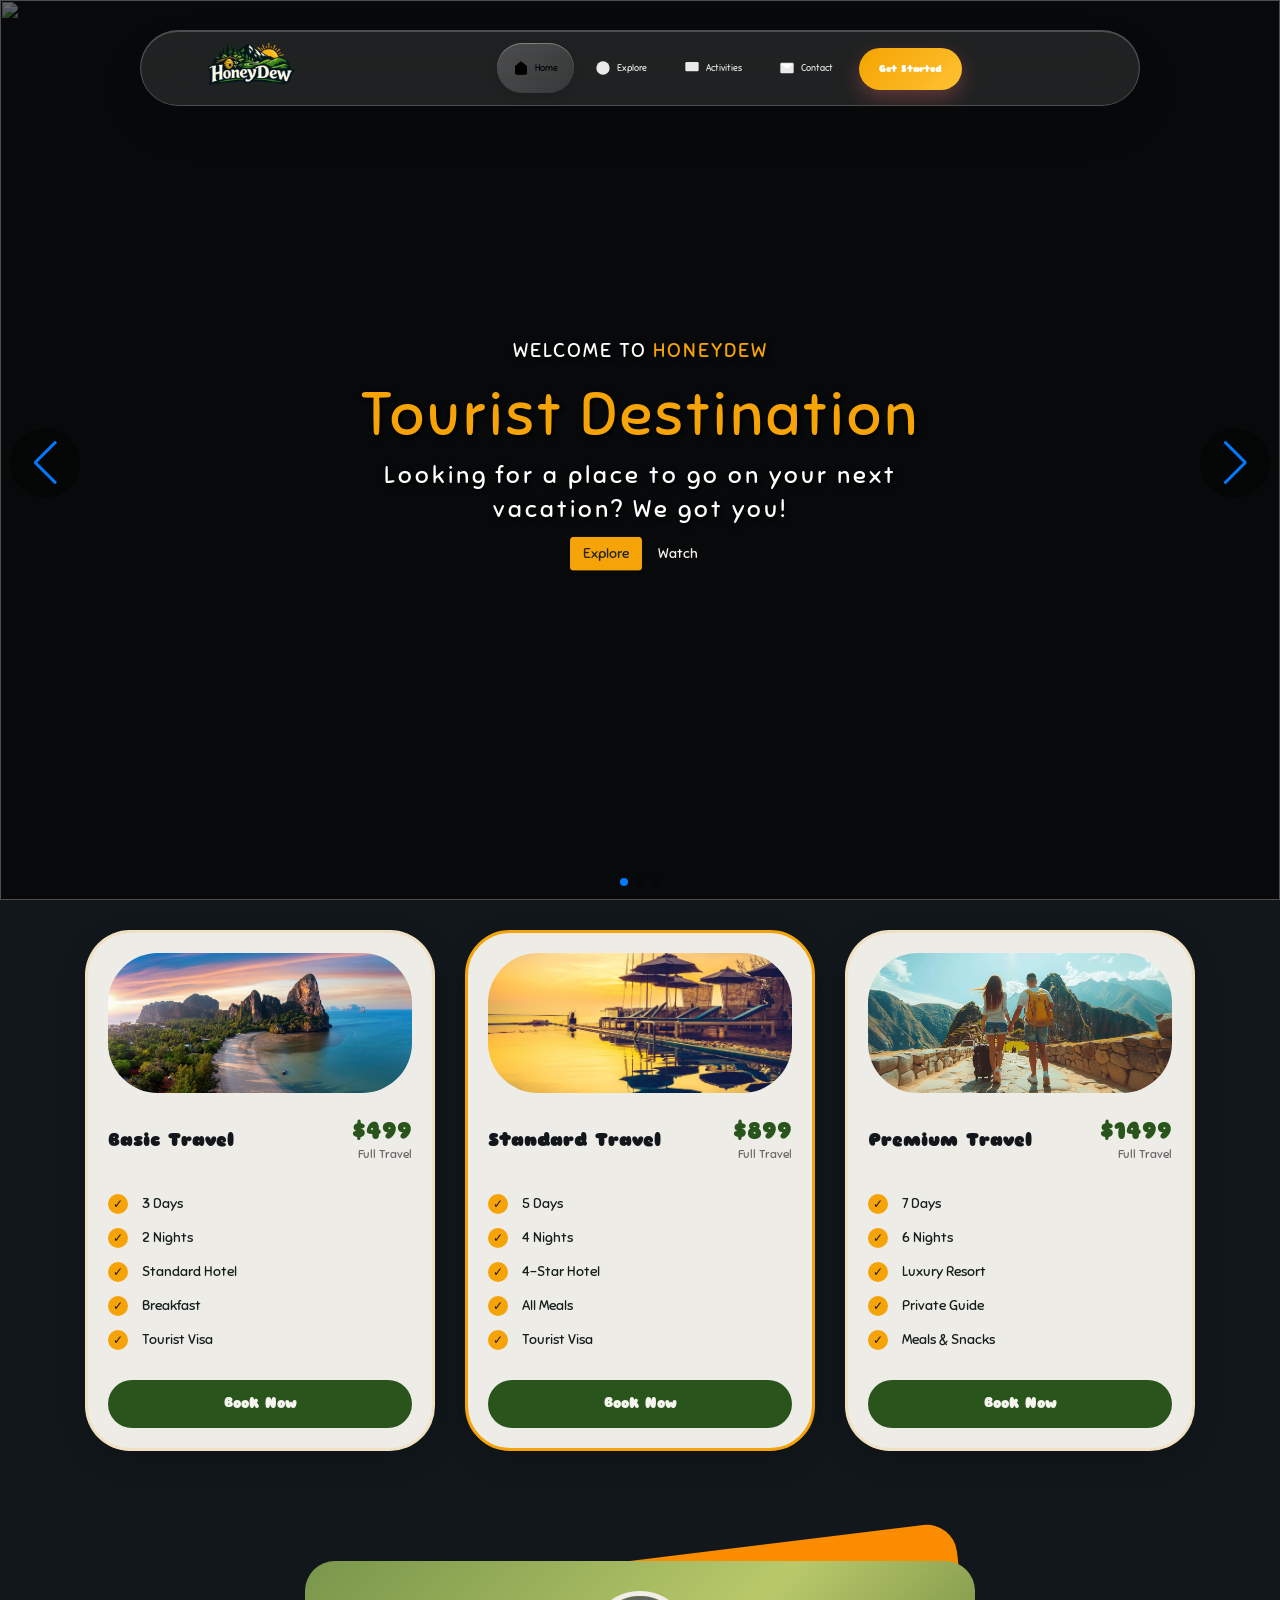
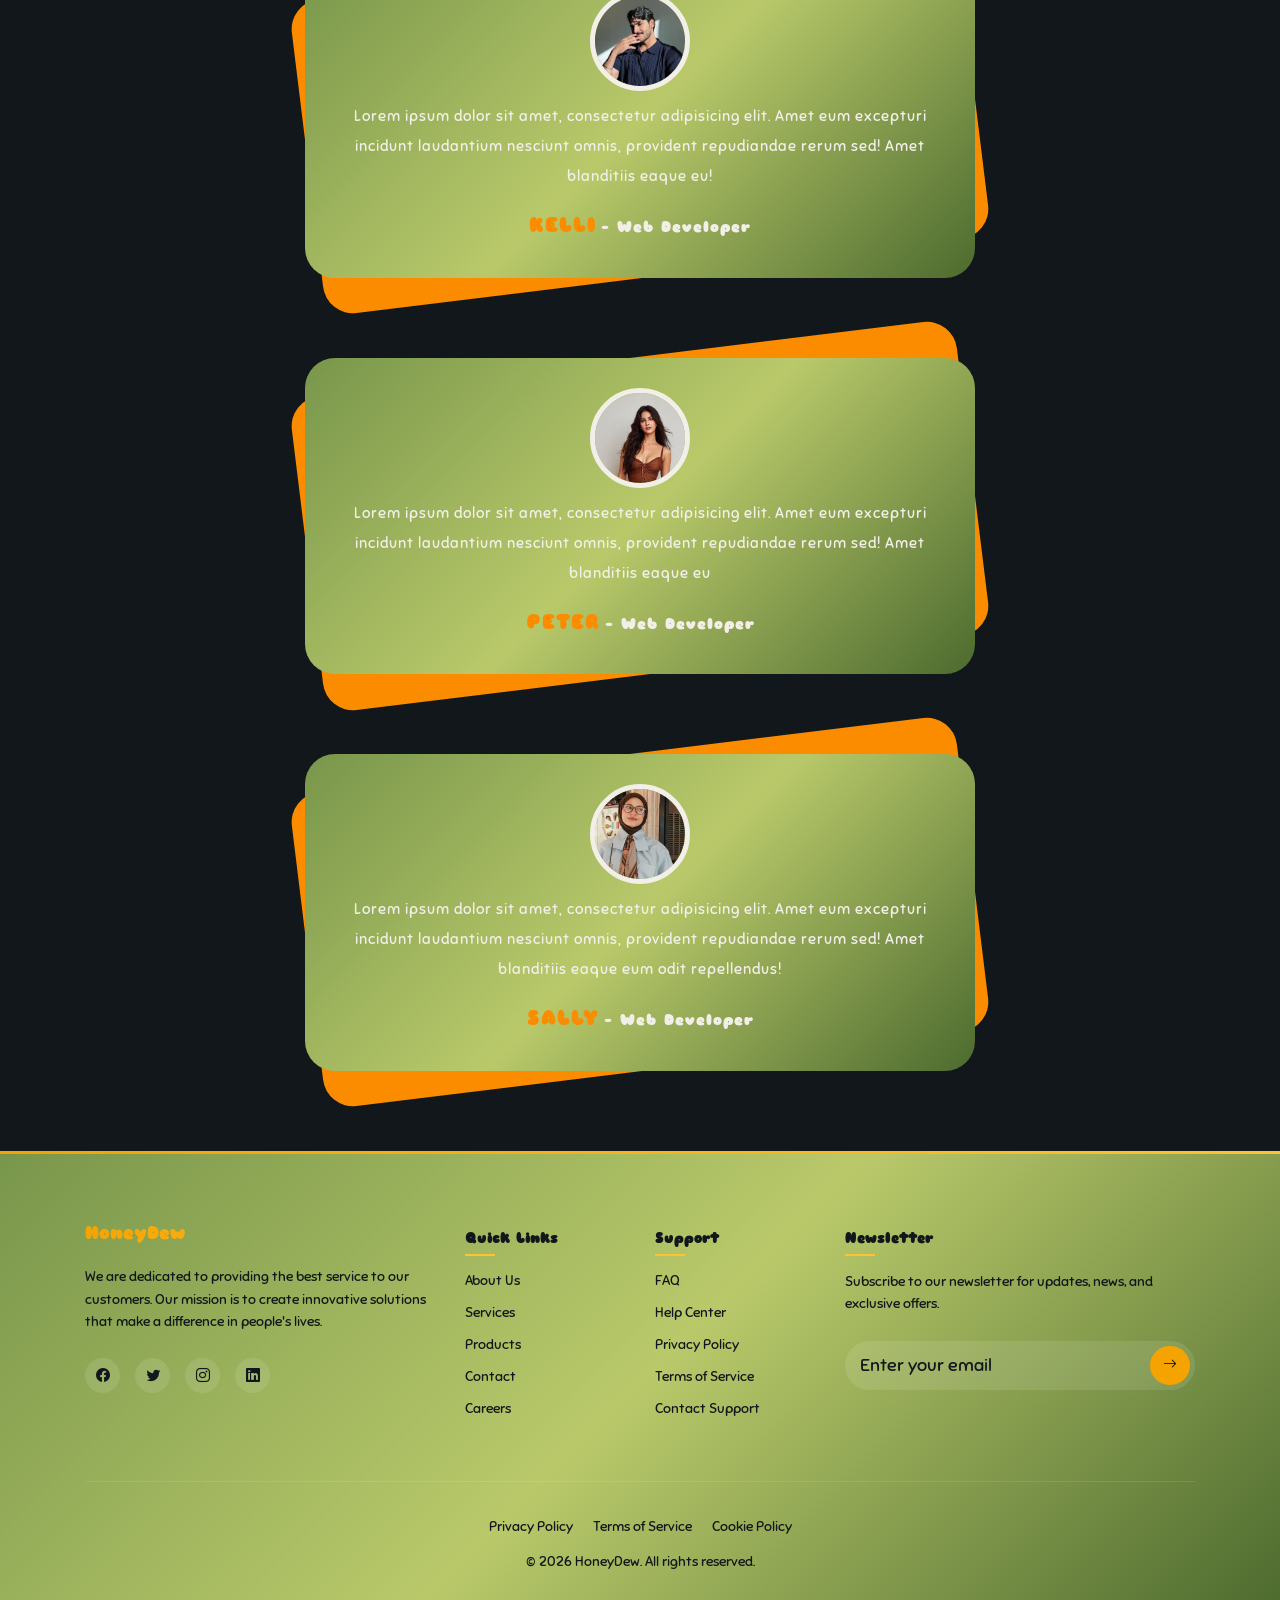
==== commit e403cbb8: "Merge branch 'Azadeh' into hero" ====
--- a/index.html
+++ b/index.html
@@ -7,13 +7,24 @@
     <link href="https://cdn.jsdelivr.net/npm/bootstrap@5.3.8/dist/css/bootstrap.min.css" rel="stylesheet" integrity="sha384-sRIl4kxILFvY47J16cr9ZwB07vP4J8+LH7qKQnuqkuIAvNWLzeN8tE5YBujZqJLB" crossorigin="anonymous">
     <link rel="stylesheet"
           href="https://cdn.jsdelivr.net/npm/bootstrap-icons@1.11.3/font/bootstrap-icons.min.css"> 
-    <link rel="stylesheet" href="https://maxcdn.bootstrapcdn.com/bootstrap/3.3.7/css/bootstrap.min.css">
+    <link href="https://maxcdn.bootstrapcdn.com/bootstrap/3.3.7/css/bootstrap.min.css"
+      rel="stylesheet"
+      integrity="sha384-BVYiiSIFeK1dGmJRAkycuHAHRg32OmUcww7on3RYdg4Va+PmSTsz/K68vbdEjh4u"
+      crossorigin="anonymous">
+      <link rel="stylesheet" href="https://cdnjs.cloudflare.com/ajax/libs/owl-carousel/1.3.3/owl.carousel.min.css">
     
     <link rel="stylesheet" href="style.css">
-
+    <link href='https://unpkg.com/boxicons@2.1.4/css/boxicons.min.css' rel='stylesheet'>
+<!-- SwiperJs CSS -->
+<link rel="stylesheet" href="https://cdn.jsdelivr.net/npm/swiper@11/swiper-bundle.min.css"/>
+ <!-- Animate CSS -->
+<link rel="stylesheet" href="https://cdnjs.cloudflare.com/ajax/libs/animate.css/4.1.1/animate.min.css"/>
+<!--font-->
 <link rel="preconnect" href="https://fonts.googleapis.com">
 <link rel="preconnect" href="https://fonts.gstatic.com" crossorigin>
 <link href="https://fonts.googleapis.com/css2?family=Sniglet:wght@400;800&display=swap" rel="stylesheet">
+<!--font awesome icone-->
+<link rel="stylesheet" href="https://maxcdn.bootstrapcdn.com/font-awesome/4.7.0/css/font-awesome.min.css">
 </head>
 <body>
         <!-- Floating Background Elements -->
@@ -62,7 +73,7 @@
                     </a>
                 </li>
                 <li class="nav-item">
-                    <a href="#contact" class="nav-link">
+                    <a href="contact.html" class="nav-link">
                         <svg class="nav-icon" viewBox="0 0 24 24">
                             <path d="M4 4h16c1.1 0 2 .9 2 2v12c0 1.1-.9 2-2 2H4c-1.1 0-2-.9-2-2V6c0-1.1.9-2 2-2z"></path>
                             <polyline points="22,6 12,13 2,6"></polyline>
@@ -151,10 +162,228 @@
     </div>
 
 
-
+    <!--hero section-->
+    <section>
+<div class="container-fluid px-0">
+    <div class="swiper mySlider">
+    <div class="swiper-wrapper">
+        <!-- Slide Item -->	
+        <div class="swiper-slide">
+            <div class="overlay"></div>
+            <img src="pictures/beautiful-girl-sitting-viewpoint-koh-nangyuan-island-near-koh-tao-island-surat-thani-thailand.jpg">
+            <div class="slider-content">
+                <h6 class="animate__animated animate__fadeInTopLeft">Welcome to <span>HoneyDew</span></h6>
+                <h1 class="animate__animated animate__fadeInTopRight">Tourist Destination</h1>
+                <p class="animate__animated animate__fadeInBottomLeft">Looking for a place to go on your next vacation? We got you!</p>
+                <div class="slider-buttons">
+                    <button class="btn explorebtn animate__animated animate__fadeInBottomLeft">Explore</button>
+					<button class="btn watchbtn animate__animated animate__fadeInBottomRight" onclick="window.open('http://www.mugla.gov.tr/', '_blank')">Watch</button>
+                </div>
+            </div>
+        </div>
+        <!-- Slide Item -->	
+        <div class="swiper-slide">
+            <div class="overlay"></div>
+            <img src="pictures/two-female-tourists-hold-map-find-places.jpg">
+            <div class="slider-content">
+                <h6 >Welcome to <span>HoneyDew</span></h6>
+                <h1 >Tourist Destination</h1>
+                <p >Looking for a place to go on your next vacation? We got you!</p>
+                <div class="slider-buttons">
+                    <button class="btn explorebtn">Explore</button>
+					<button class="btn watchbtn " onclick="window.open('http://www.mugla.gov.tr/', '_blank')">Watch</button>
+                </div>
+            </div>
+        </div>
+        <!-- Slide Item -->	
+        <div class="swiper-slide">
+            <div class="overlay"></div>
+            <img src="pictures/monkey-sitting-side-highway-with-tall-hill-background.jpg">
+            <div class="slider-content">
+                <h6 >Welcome to <span>HoneyDew</span></h6>
+                <h1 >Tourist Destination</h1>
+                <p >Looking for a place to go on your next vacation? We got you!</p>
+                <div class="slider-buttons">
+                    <button class="btn explorebtn ">Explore</button>
+					<button class="btn watchbtn " onclick="window.open('http://www.mugla.gov.tr/', '_blank')">Watch</button>
+                </div>
+            </div>
+        </div>
+
+    </div>
+<div class="swiper-pagination"></div>
+<div class="slider-pagination">
+    <div class="swiper-button-prev"></div>
+    <div class="swiper-button-next"></div>
+</div>
+</div>
+
+</div>
+</section>
+
+<!--Plans-->
+
+    <section class="tour-packages py-5">
+    <div class="container">
+        <div class="row g-4 justify-content-center">
+
+            <!-- Basic -->
+            <div class="col-lg-4 col-md-6">
+                <div class="package-card">
+                    <div class="package-image">
+                        <img src="pictures/landscape-railay-beach-sunrise-krabi-thailand.jpg" alt="Basic Package">
+                    </div>
+
+                    <div class="d-flex justify-content-between align-items-center mb-4">
+                        <div>
+                            <h4>Basic Travel</h4>
+                        </div>
+
+                        <div class="text-end">
+                            <h3>$499</h3>
+                            <small>Full Travel</small>
+                        </div>
+                    </div>
+
+                    <ul class="package-list">
+                        <li>3 Days</li>
+                        <li>2 Nights</li>
+                        <li>Standard Hotel</li>
+                        <li>Breakfast</li>
+                        <li>Tourist Visa</li>
+                    </ul>
+
+                    <button class="package-btn">
+                        Book Now
+                    </button>
+                </div>
+            </div>
+
+            <!-- Standard -->
+            <div class="col-lg-4 col-md-6">
+                <div class="package-card featured">
+                    <div class="package-image">
+                        <img src="pictures/sharm-blue-travel-vacation-white.jpg" alt="Standard Package">
+                    </div>
+
+                    <div class="d-flex justify-content-between align-items-center mb-4">
+                        <div>
+                            <h4>Standard Travel</h4>
+                        </div>
+
+                        <div class="text-end">
+                            <h3>$899</h3>
+                            <small>Full Travel</small>
+                        </div>
+                    </div>
+
+                    <ul class="package-list">
+                        <li>5 Days</li>
+                        <li>4 Nights</li>
+                        <li>4-Star Hotel</li>
+                        <li>All Meals</li>
+                        <li>Tourist Visa</li>
+                    </ul>
+
+                    <button class="package-btn">
+                        Book Now
+                    </button>
+                </div>
+            </div>
+
+            <!-- Premium -->
+            <div class="col-lg-4 col-md-6">
+                <div class="package-card">
+                    <div class="package-image">
+                        <img src="pictures/tourist-carrying-baggage.jpg" alt="Premium Package">
+                    </div>
+
+                    <div class="d-flex justify-content-between align-items-center mb-4">
+                        <div>
+                            <h4>Premium Travel</h4>
+                        </div>
+
+                        <div class="text-end">
+                            <h3>$1499</h3>
+                            <small>Full Travel</small>
+                        </div>
+                    </div>
+
+                    <ul class="package-list">
+                        <li>7 Days</li>
+                        <li>6 Nights</li>
+                        <li>Luxury Resort</li>
+                        <li>Private Guide</li>
+                        <li>Meals & Snacks</li>
+                    </ul>
+
+                    <button class="package-btn">
+                        Book Now
+                    </button>
+                </div>
+            </div>
+
+        </div>
+    </div>
+</section>
+
+<!--testimonial-->
+
+<div class="container">
+    <div class="row">
+        <div class="col-md-offset-2 col-md-8">
+            <div id="testimonial-slider" class="owl-carousel">
+                <div class="testimonial">
+                    <div class="pic">
+                        <img src="pictures/testimonial.jpg" class="object-fit-cover">
+                    </div>
+                    <div class="testimonial-content">
+                        <p>Lorem ipsum dolor sit amet, consectetur adipisicing elit. Amet eum excepturi incidunt
+                            laudantium nesciunt omnis, provident repudiandae rerum sed! Amet blanditiis eaque eu!
+                        </p>
+                    </div>
+                    <h3 class="testimonial-title">
+                        <a href="#">Kelli</a>
+                        <small>- Web Developer</small>
+                    </h3>
+                </div>
+
+                <div class="testimonial">
+                    <div class="pic">
+                        <img src="pictures/339fdf057b62faa4da5f5cc25a0e868b.jpg" class="object-fit-cover">
+                    </div>
+                    <div class="testimonial-content">
+                        <p>Lorem ipsum dolor sit amet, consectetur adipisicing elit. Amet eum excepturi incidunt
+                            laudantium nesciunt omnis, provident repudiandae rerum sed! Amet blanditiis eaque eu
+                        </p>
+                    </div>
+                    <h3 class="testimonial-title">
+                        <a href="#">Peter</a>
+                        <small>- Web Developer</small>
+                    </h3>
+                </div>
+
+                <div class="testimonial">
+                    <div class="pic">
+                        <img src="pictures/6e2e5ddad80b116c8714639db0f4dd73.jpg" class="object-fit-cover">
+                    </div>
+                    <div class="testimonial-content">
+                        <p>Lorem ipsum dolor sit amet, consectetur adipisicing elit. Amet eum excepturi incidunt
+                            laudantium nesciunt omnis, provident repudiandae rerum sed! Amet blanditiis eaque eum
+                            odit repellendus!
+                        </p>
+                    </div>
+                    <h3 class="testimonial-title">
+                        <a href="#">Sally</a>
+                        <small>- Web Developer</small>
+                    </h3>
+                </div>
+            </div>
+        </div>
+    </div>
+</div>
 
 <!--footer-->
-
 
 <footer class="footer" style="color: #12171B;">
     <div class="container">
@@ -199,7 +428,7 @@
                 <div class="footer-newsletter">
                     <input type="email" placeholder="Enter your email">
                     <button class="newsletter-btn">
-              <i class="bi bi-search"></i>
+              <i class="bi bi-arrow-right"></i>
             </button>
                 </div>
             </div>
@@ -211,12 +440,19 @@
                 <li><a href="#">Terms of Service</a></li>
                 <li><a href="#">Cookie Policy</a></li>
             </ul>
-            <p>© 2024 CompanyName. All rights reserved.</p>
+            <p>© 2026 HoneyDew. All rights reserved.</p>
         </div>
     </div>
 </footer>
 
     <script src="https://cdn.jsdelivr.net/npm/bootstrap@5.3.8/dist/js/bootstrap.bundle.min.js" integrity="sha384-FKyoEForCGlyvwx9Hj09JcYn3nv7wiPVlz7YYwJrWVcXK/BmnVDxM+D2scQbITxI" crossorigin="anonymous"></script>
-<script src="app.js"></script>
+<script src="https://unpkg.com/boxicons@2.1.4/dist/boxicons.js"></script>
+<!-- jQuery JS -->
+<script src="https://code.jquery.com/jquery-3.7.1.min.js" integrity="sha256-/JqT3SQfawRcv/BIHPThkBvs0OEvtFFmqPF/lYI/Cxo=" crossorigin="anonymous"></script>
+<!-- SwiperJs JS -->
+<script src="https://cdn.jsdelivr.net/npm/swiper@11/swiper-bundle.min.js"></script>
+<script type="text/javascript" src="https://code.jquery.com/jquery-1.12.0.min.js"></script>
+<script type="text/javascript" src="https://cdnjs.cloudflare.com/ajax/libs/owl-carousel/1.3.3/owl.carousel.min.js"></script>
+    <script src="app.js"></script>
 </body>
 </html>
--- a/style.css
+++ b/style.css
@@ -105,7 +105,7 @@
             z-index: 2;
         }
 .logo {
-    height: 6rem;
+    height: 9.3rem;
     width: auto;
     overflow: hidden;
 }
@@ -464,6 +464,360 @@
             }
         }    
 
+
+
+        /* contact  */
+
+body{
+
+    background:#12171B;
+
+}
+
+.contact-section{
+
+    padding:90px 0;
+
+}
+
+.contact-wrapper{
+
+    border-radius:35px;
+
+    padding:60px;
+
+    display:flex;
+    align-items:center;
+    gap:60px;
+    box-shadow:0 20px 60px rgba(0,0,0,.25);
+    background: #78964B;
+
+}
+
+.contact-info,
+.contact-form{
+    flex:1;
+}
+.page-path{
+
+    color:#12171B;
+
+    font-size:14px;
+
+}
+
+.contact-info h1{
+
+    font-size:55px;
+
+    font-weight:700;
+
+    color:#12171B;
+
+    line-height:1;
+
+    margin:20px 0;
+    text-align: left;
+
+}
+
+.contact-info p{
+
+    color:#30352f;
+    font-size:16px;
+    line-height:30px;
+    max-width: 450px;
+
+}
+.info-box{
+    background:rgba(20, 31, 27, 0.15);
+    padding: 18px 20px;
+    margin: 15px 0;
+    border-radius: 20px;
+    display: flex;
+    align-items: center;
+    gap: 18px;
+    transition: 0.3s;
+}
+.info-box:hover{
+    transform: translateX(8px);
+    background: #29551d;
+}
+
+.icon-box{
+    width: 50px;
+    height: 50px;
+    border-radius: 50%;
+    background: #29551d;
+    color: #f5a306;
+    display: flex;
+    align-items: center;
+    justify-content: center;
+    font-size: 22px;
+    transition: 0.3s;
+}
+.info-box:hover .icon-box{
+    background: #f5a306;
+    color: #12171b;
+}
+.info-content span{
+    font-size: 14px;
+    color: #12171B;
+    opacity: 0.6;
+}
+.info-content p{
+    margin: 3px 0 0;
+    font-size: 15px;
+    font-weight: 600;
+}
+.arrow{
+    margin-left: auto;
+    color: #F5A306;
+}
+.info-box p{
+    font-size: 14px;
+    margin: 0;
+}
+.info-box i{
+    font-size: 20px;
+}
+.info-box .gray-text{
+    color:#12171B;
+    font-weight: 100;
+    margin: 0;
+}
+
+
+
+/* Links */
+
+a {
+  text-decoration: none;
+  color: #F5A306;
+  transition: .3s ease;
+}
+
+a:hover {
+  color: #29551D;
+}
+
+
+/* Form Container */
+
+.form {
+ width: 100%;
+ 
+  background: #141F1B;
+
+  padding: 45px;
+
+  margin:0;
+
+  border-radius: 25px;
+
+}
+
+/* Labels */
+
+label {
+
+position:absolute;
+
+transform:translateY(10px);
+
+left:18px;
+
+color:rgba(246,244,238,.5);
+
+transition:.3s;
+
+pointer-events:none;
+
+font-size:18px;
+
+}
+
+
+label .req {
+
+color:#F5A306;
+
+}
+
+
+/* Inputs */
+
+input,
+textarea {
+
+
+font-size:18px;
+
+display:block;
+
+width:100%;
+
+padding:15px 18px;
+
+background:#12171B;
+
+border:1px solid rgba(246,244,238,.15);
+
+color:#F6F4EE;
+
+border-radius:15px;
+
+transition:.3s;
+
+}
+
+
+input:focus,
+textarea:focus {
+
+
+outline:none;
+
+border-color:#F5A306;
+
+box-shadow:0 0 0 3px rgba(245,163,6,.15);
+
+}
+
+
+
+textarea {
+
+min-height:150px;
+
+resize:none;
+
+}
+
+
+
+/* Field */
+
+.field-wrap {
+
+position:relative;
+
+margin-bottom:25px;
+
+}
+
+
+
+/* Two columns */
+
+.top-row {
+
+display:flex;
+
+gap:20px;
+
+}
+
+
+.top-row > div {
+
+width:50%;
+
+}
+
+
+
+/* Button */
+
+.button {
+
+
+border:none;
+
+outline:none;
+
+width:100%;
+
+padding:18px;
+
+font-size:20px;
+
+font-weight:700;
+
+border-radius:10px;
+
+background:#F5A306;
+
+color:#12171B;
+
+cursor:pointer;
+
+transition:.3s;
+
+
+}
+
+
+.button:hover,
+.button:focus {
+
+
+background:#29551D;
+
+color:#F6F4EE;
+
+
+}
+
+
+
+/* Full button */
+
+.button-block {
+
+display:block;
+
+}
+
+@media(max-width:900px){
+
+.contact-wrapper{
+
+    flex-direction:column;
+
+    padding:30px;
+
+}
+
+
+.contact-info h1{
+
+    font-size:40px;
+
+}
+
+
+.contact-form{
+
+    padding:25px;
+
+}
+
+
+.top-row{
+
+    flex-direction:column;
+
+}
+
+
+.top-row > div{
+
+    width:100%;
+
+}
+
+}
 /*==========================================
 FOOTER=======================================*/
 .footer {
@@ -624,11 +978,380 @@
 }
 
 .footer-bottom-links a:hover {
-    color: #3498db;
+    color: #F5A306;
 }
 
 @media (max-width: 768px) {
     .footer-section {
         margin-bottom: 40px;
+    }}
+/*==============================================
+Hero design=======================================*/
+.swiper {
+    width: 100%;
+    height: 100vh; /* Slider yükseklik değeri (vh) cinsinden. */
+}
+
+.swiper-wrapper {
+    width: 100%;
+    height: 100vh; /* Slider yükseklik değeri (vh) cinsinden. */
+}
+
+.swiper-slide {
+    position: relative;
+}
+
+.overlay {
+    position: absolute;
+    top: 0;
+    left: 0;
+    width: 100%;
+    height: 100%;
+    background-color: rgba(0, 0, 0, 0.6); 
+    z-index: 5; 
+}
+
+.swiper-slide img {
+    width: 100%;
+    height: 100%;
+    object-fit: cover;
+}
+
+.slider-content {
+    position: absolute;
+    top: 50%;
+    left: 50%;
+    transform: translate(-50%, -50%);
+    width: 50%;
+    text-align: center;
+    z-index: 10;
+}
+
+@media (max-width: 1044px) {
+    .slider-content {
+        left: 50%; 
+        transform: translate(-50%, -50%); 
     }
-}+}
+
+.slider-content h6 {
+    color: #fff;
+    font-size: 20px;
+    font-weight: 400;
+	text-transform: uppercase; /* Tüm karakerleri büyük harfe çevir */
+	text-shadow: 2px 2px 4px rgba(0, 0, 0, 0.9);
+    letter-spacing: 2px;
+    margin-bottom: 10px;
+}
+
+.slider-content h1 {
+    color: #F5A306;
+    font-size: 60px;
+    font-weight: 400;
+	text-shadow: 2px 2px 4px rgba(0, 0, 0);
+    letter-spacing: 3px;
+    opacity: 0.9;
+    margin-bottom: 10px;
+}
+
+.slider-content p {
+    color: #fff;
+    font-size: 24px;
+    font-weight: 400;
+	text-shadow: 2px 2px 4px rgba(0, 0, 0, 0.9);
+    letter-spacing: 3px;
+    opacity: 0.9;
+    margin-bottom: 10px;
+}
+
+.slider-content span {
+	color: #F5A306;
+}
+
+.swiper-pagination-bullet {
+    height: 10px;
+    width: 10px;
+    background: #fff;
+    opacity: 0.5;
+    transition: 0.3s;
+}
+
+.swiper-pagination-bullet-active {
+    width: 20px;
+    opacity: 1;
+    border-radius: 7px;
+}
+
+.swiper-button-prev,
+.swiper-button-next {
+    color: #fff; 
+    font-size: 10px !important; 
+    background: rgba(0, 0, 0, 0.3); 
+    border: 0px solid rgba(255, 255, 255, 0.1);
+    border-radius: 35px;
+    padding: 35px 35px; 
+    display: flex;
+    align-items: center;
+    justify-content: center;
+    transition: background 0.3s ease;
+    text-align: center;
+    width: 50px;
+    height: 50px;
+}
+
+/* Hover efekti */
+.swiper-button-prev:hover,
+.swiper-button-next:hover {
+    background: solid rgba(220, 53, 69, 05); 
+    border: 1px solid #ff5733;
+}
+
+.explorebtn {
+    background: #F5A306;
+}
+.explorebtn:hover {
+    color: #F6F4EE;
+    background: #fcbc26;
+}
+.watchbtn {
+    color: #F6F4EE;
+}
+.watchbtn:hover {
+    background: #78964B;
+    color: #F6F4EE;
+}
+/*==================================================
+plans ============================================*/
+:root{
+    --black:#12171B;
+    --light-black:#141F1B;
+    --green:#29551D;
+    --yellow:#F5A306;
+    --white:#F6F4EE;
+}
+
+.tour-packages{
+    background-color: #12171B;
+    padding:100px 0;
+}
+
+.package-card{
+    background: rgba(246,244,238,0.97);
+    border-radius: 45px;
+    padding: 20px;
+    height: 100%;
+
+    border: 3px solid rgba(245,163,6,.15);
+
+    backdrop-filter: blur(10px);
+
+    transition: all .35s ease;
+    box-shadow:
+        0 10px 30px rgba(0,0,0,.15);
+}
+
+.package-card:hover{
+    transform: translateY(-12px);
+    box-shadow:
+        0 20px 50px rgba(0,0,0,.25);
+}
+
+.featured{
+    border:3px solid var(--yellow);
+}
+
+.package-image{
+    width:100%;
+    height:140px;
+    border-radius:50px;
+    overflow:hidden;
+    margin-bottom:25px;
+    background:#ddd;
+}
+
+.package-image img{
+    width:100%;
+    height:100%;
+    object-fit:cover;
+    transition:.4s;
+}
+
+.package-card:hover .package-image img{
+    transform:scale(1.08);
+}
+
+.package-card h4{
+    color:var(--black);
+    font-weight:700;
+    margin:0;
+}
+
+.package-card h3{
+    color:var(--green);
+    font-weight:800;
+    margin:0;
+}
+
+.package-card small{
+    color:#666;
+}
+
+.package-list{
+    list-style:none;
+    padding:0;
+    margin:30px 0;
+}
+
+.package-list li{
+    position:relative;
+    padding-left:34px;
+    margin-bottom:14px;
+    color:var(--light-black);
+    font-weight:500;
+}
+
+.package-list li::before{
+    content:"✓";
+    position:absolute;
+    left:0;
+    top:50%;
+    transform:translateY(-50%);
+
+    width:20px;
+    height:20px;
+
+    display:flex;
+    align-items:center;
+    justify-content:center;
+
+    border-radius:50%;
+    background:var(--yellow);
+    color:var(--black);
+    font-size:12px;
+    font-weight:bold;
+}
+
+.package-btn{
+    width:100%;
+    border:none;
+    background:var(--green);
+    color:var(--white);
+
+    padding:14px;
+    border-radius:50px;
+
+    font-weight:600;
+    transition:.3s;
+}
+
+.package-btn:hover{
+    background:var(--yellow);
+    color:var(--black);
+}
+
+@media (max-width:991px){
+
+    .package-card{
+        border-radius:35px;
+    }
+
+    .package-image{
+        height:200px;
+    }
+}
+
+
+/*==================================================
+testimonials====================================*/
+
+ .testimonial{
+            text-align: center;
+            color: #F2EFE8;
+            margin:80px 30px;
+            padding: 30px 40px;
+            border-radius:30px;
+            position: relative;
+            z-index: 1;
+        }
+        .testimonial:before{
+            content: "";
+            position: absolute;
+            top: 0;
+            left: 0;
+            width: 100%;
+            height: 100%;
+            background: linear-gradient(135deg, #78964B 0%, #B9C96A 50%, #4D6B2F 100%);
+            border-radius:30px;
+            z-index: -1;
+        }
+        .testimonial:after{
+            content: "";
+            position: absolute;
+            top: 0;
+            left: 0;
+            width: 100%;
+            height: 100%;
+            background-color: #FB8C00;
+            border-radius:30px;
+            transform:rotate(-7deg);
+            z-index: -2;
+        }
+        .testimonial .pic{
+            border: 5px solid #F2EFE8;
+            display: inline-block;
+            margin-bottom: 10px;
+            width: 100px;
+            height: 100px;
+            border-radius: 50%;
+        }
+        .testimonial .pic img{
+            width: 100%;
+            height: 100%;
+            border-radius: 50%;
+        }
+        .testimonial .testimonial-content{
+            font-size: 15px;
+            letter-spacing: 1px;
+            line-height: 30px;
+            margin-bottom: 20px;
+        }
+        .testimonial .testimonial-title a{
+            display: inline-block;
+            color: #FB8C00;
+            font-size: 20px;
+            font-weight: 700;
+            letter-spacing: 1px;
+            text-transform: uppercase;
+        }
+        .testimonial .testimonial-title small{
+            color: #F2EFE8;
+            font-size: 15px;
+            font-weight: 700;
+            letter-spacing: 1px;
+            text-transform: capitalize;
+        }
+        .owl-theme .owl-controls{
+            margin-top: 0px;
+            margin-left: 10px;
+            text-align: center;
+        }
+        .owl-theme .owl-controls .owl-buttons div{
+            display: inline-block;
+            opacity:1;
+            background:#FB8C00;
+            color: #F2EFE8;
+            border-radius: 0;
+            width: 40px;
+            height: 40px;
+            line-height: 40px;
+            margin-right: 5px;
+        }
+        .owl-prev:before,
+        .owl-next:before{
+            content: "\f060";
+            font-family: 'FontAwesome';
+            font-size: 20px;
+        }
+        .owl-next:before{
+            content: "\f061";
+ }
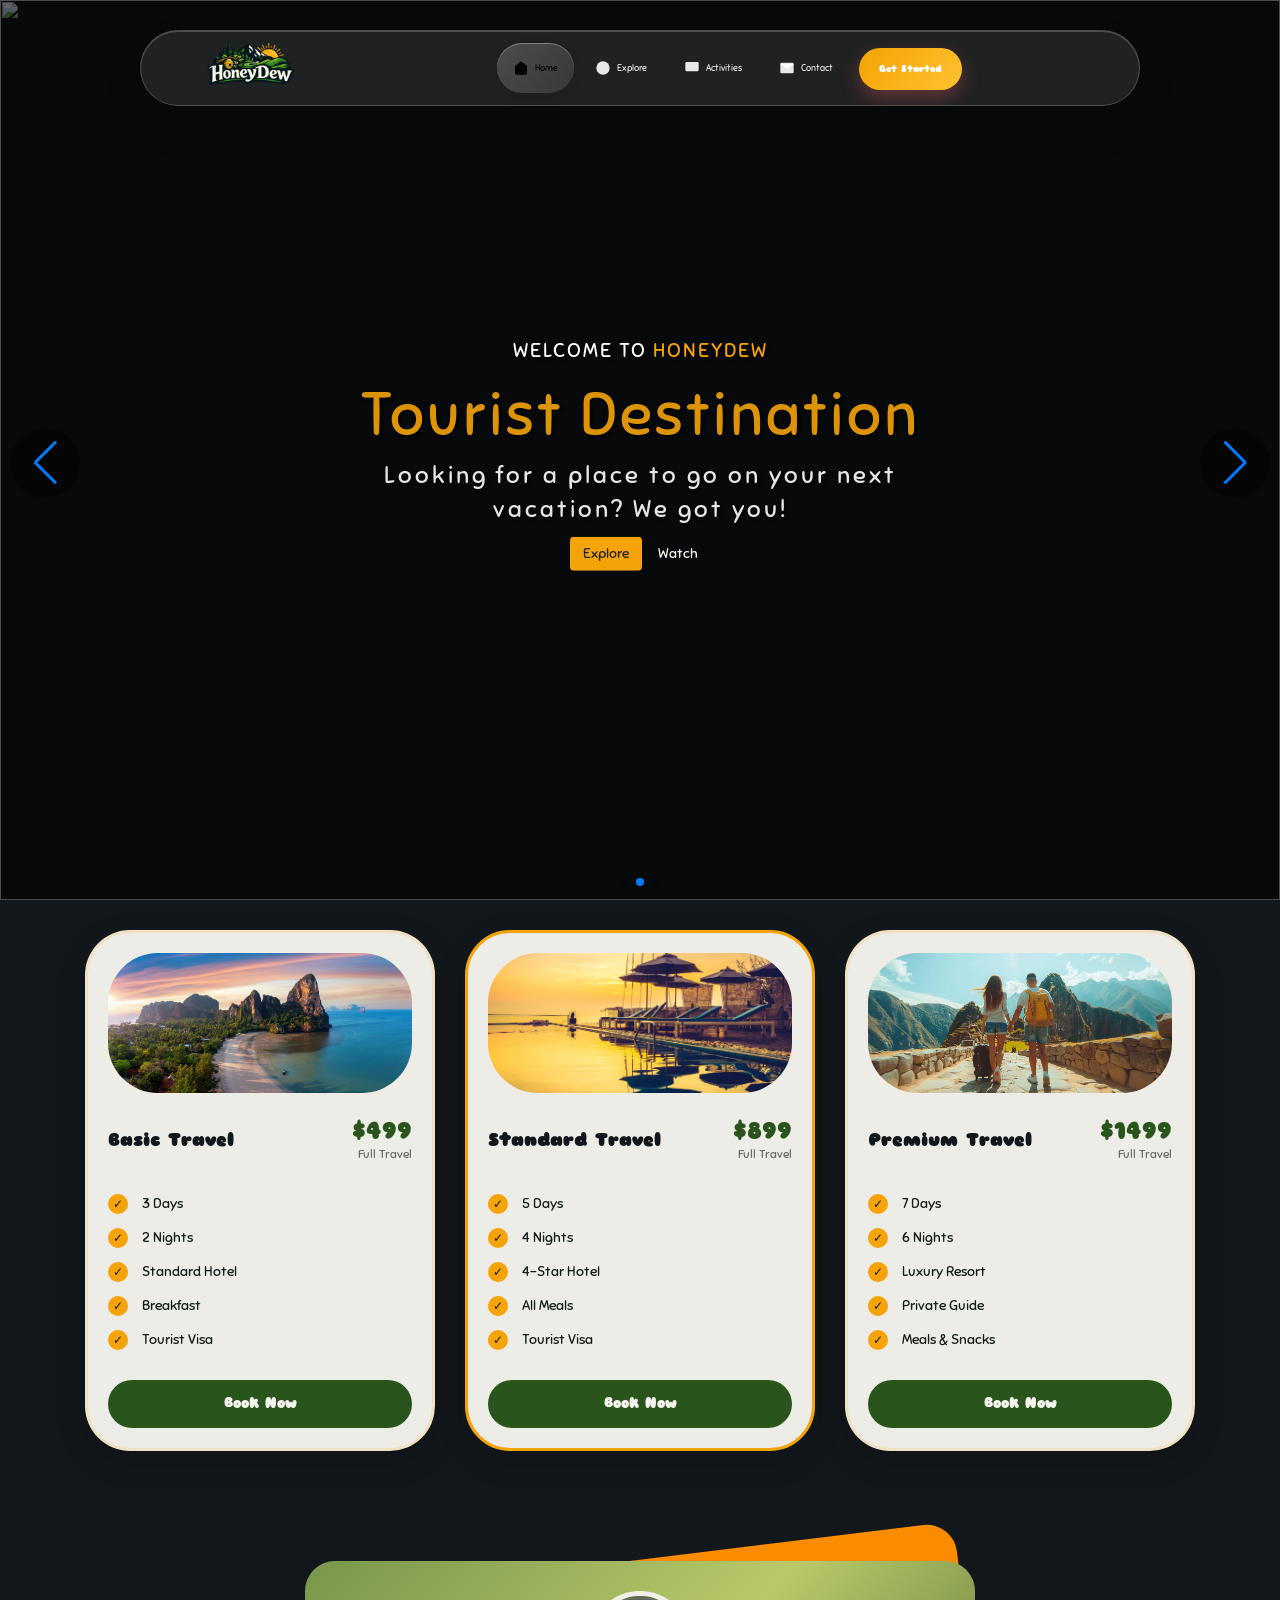
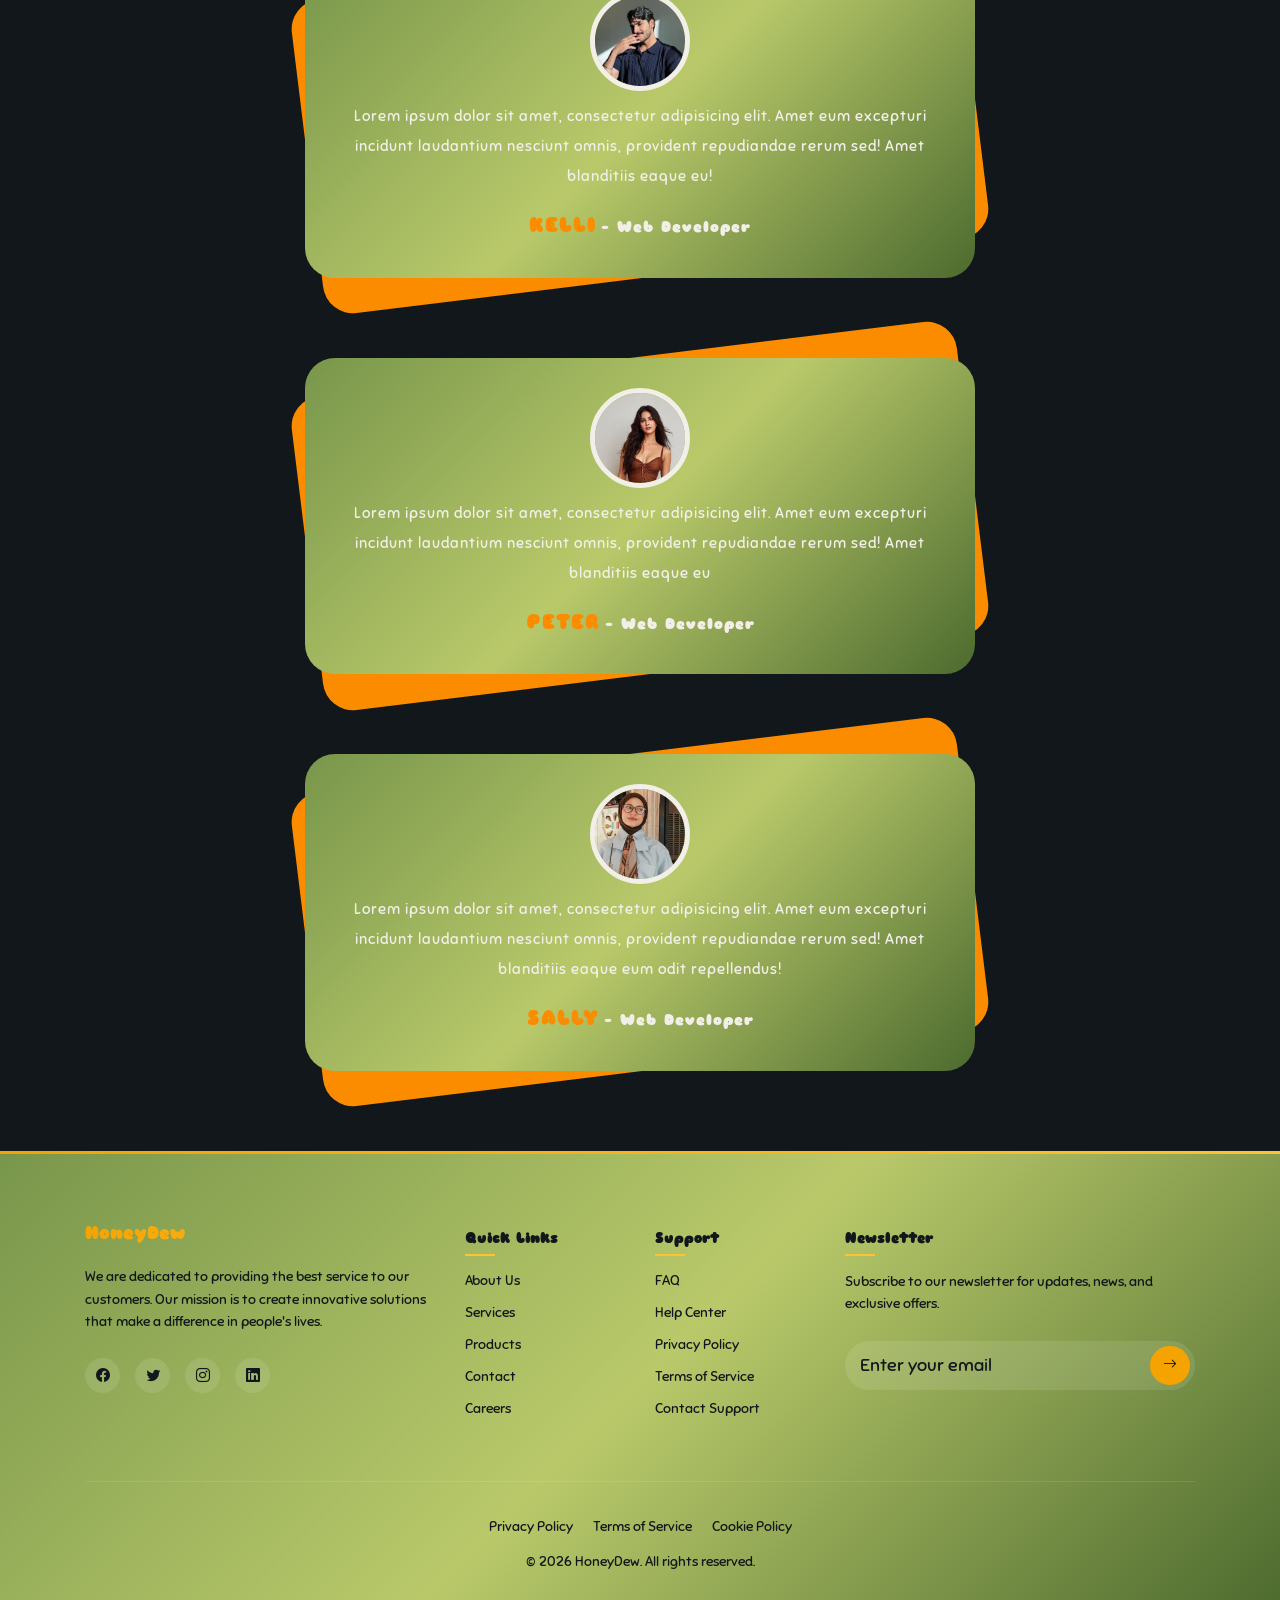
==== commit 43354cfa: "the result" ====
--- a/index.html
+++ b/index.html
@@ -1,101 +1,134 @@
-<!DOCTYPE html>
+<!doctype html>
 <html lang="en">
-<head>
-    <meta charset="UTF-8">
-    <meta name="viewport" content="width=device-width, initial-scale=1.0">
+  <head>
+    <meta charset="UTF-8" />
+    <meta name="viewport" content="width=device-width, initial-scale=1.0" />
     <title>HoneyDew</title>
-    <link href="https://cdn.jsdelivr.net/npm/bootstrap@5.3.8/dist/css/bootstrap.min.css" rel="stylesheet" integrity="sha384-sRIl4kxILFvY47J16cr9ZwB07vP4J8+LH7qKQnuqkuIAvNWLzeN8tE5YBujZqJLB" crossorigin="anonymous">
-    <link rel="stylesheet"
-          href="https://cdn.jsdelivr.net/npm/bootstrap-icons@1.11.3/font/bootstrap-icons.min.css"> 
-    <link href="https://maxcdn.bootstrapcdn.com/bootstrap/3.3.7/css/bootstrap.min.css"
+    <link
+      href="https://cdn.jsdelivr.net/npm/bootstrap@5.3.8/dist/css/bootstrap.min.css"
+      rel="stylesheet"
+      integrity="sha384-sRIl4kxILFvY47J16cr9ZwB07vP4J8+LH7qKQnuqkuIAvNWLzeN8tE5YBujZqJLB"
+      crossorigin="anonymous"
+    />
+    <link
+      rel="stylesheet"
+      href="https://cdn.jsdelivr.net/npm/bootstrap-icons@1.11.3/font/bootstrap-icons.min.css"
+    />
+    <link
+      href="https://maxcdn.bootstrapcdn.com/bootstrap/3.3.7/css/bootstrap.min.css"
       rel="stylesheet"
       integrity="sha384-BVYiiSIFeK1dGmJRAkycuHAHRg32OmUcww7on3RYdg4Va+PmSTsz/K68vbdEjh4u"
-      crossorigin="anonymous">
-      <link rel="stylesheet" href="https://cdnjs.cloudflare.com/ajax/libs/owl-carousel/1.3.3/owl.carousel.min.css">
-    
-    <link rel="stylesheet" href="style.css">
-    <link href='https://unpkg.com/boxicons@2.1.4/css/boxicons.min.css' rel='stylesheet'>
-<!-- SwiperJs CSS -->
-<link rel="stylesheet" href="https://cdn.jsdelivr.net/npm/swiper@11/swiper-bundle.min.css"/>
- <!-- Animate CSS -->
-<link rel="stylesheet" href="https://cdnjs.cloudflare.com/ajax/libs/animate.css/4.1.1/animate.min.css"/>
-<!--font-->
-<link rel="preconnect" href="https://fonts.googleapis.com">
-<link rel="preconnect" href="https://fonts.gstatic.com" crossorigin>
-<link href="https://fonts.googleapis.com/css2?family=Sniglet:wght@400;800&display=swap" rel="stylesheet">
-<!--font awesome icone-->
-<link rel="stylesheet" href="https://maxcdn.bootstrapcdn.com/font-awesome/4.7.0/css/font-awesome.min.css">
-</head>
-<body>
-        <!-- Floating Background Elements -->
+      crossorigin="anonymous"
+    />
+    <link
+      rel="stylesheet"
+      href="https://cdnjs.cloudflare.com/ajax/libs/owl-carousel/1.3.3/owl.carousel.min.css"
+    />
+
+    <link rel="stylesheet" href="style.css" />
+    <link
+      href="https://unpkg.com/boxicons@2.1.4/css/boxicons.min.css"
+      rel="stylesheet"
+    />
+    <!-- SwiperJs CSS -->
+    <link
+      rel="stylesheet"
+      href="https://cdn.jsdelivr.net/npm/swiper@11/swiper-bundle.min.css"
+    />
+    <!-- Animate CSS -->
+    <link
+      rel="stylesheet"
+      href="https://cdnjs.cloudflare.com/ajax/libs/animate.css/4.1.1/animate.min.css"
+    />
+    <!--font-->
+    <link rel="preconnect" href="https://fonts.googleapis.com" />
+    <link rel="preconnect" href="https://fonts.gstatic.com" crossorigin />
+    <link
+      href="https://fonts.googleapis.com/css2?family=Sniglet:wght@400;800&display=swap"
+      rel="stylesheet"
+    />
+    <!--font awesome icone-->
+    <link
+      rel="stylesheet"
+      href="https://maxcdn.bootstrapcdn.com/font-awesome/4.7.0/css/font-awesome.min.css"
+    />
+  </head>
+  <body>
+    <!-- Floating Background Elements -->
     <div class="floating-elements">
-        <div class="floating-circle"></div>
-        <div class="floating-circle"></div>
-        <div class="floating-circle"></div>
+      <div class="floating-circle"></div>
+      <div class="floating-circle"></div>
+      <div class="floating-circle"></div>
     </div>
 
     <!-- Advanced Navigation Bar -->
     <nav class="navbar-container">
-        <div class="navbar">
-            <!-- Brand/Logo -->
-    <div class="navbar-brand d-flex ">
-      <a  href="#" class="text-decoration-none "><img src="pictures/aca7b375-2e96-413a-af42-244dd7e7b7cf.png" alt="" class="logo"></a>
-    </div>
-            <!-- Navigation Links -->
-            <ul class="navbar-nav" id="navbarNav">
-                <li class="nav-item">
-                    <a href="index.html" class="nav-link active">
-                        <svg class="nav-icon" viewBox="0 0 24 24">
-                            <path d="M3 9l9-7 9 7v11a2 2 0 0 1-2 2H5a2 2 0 0 1-2-2z"></path>
-                            <polyline points="9,22 9,12 15,12 15,22"></polyline>
-                        </svg>
-                        <span>Home</span>
-                    </a>
-                </li>
-                <li class="nav-item">
-                    <a href="Azadeh Explore.html" class="nav-link">
-                        <svg class="nav-icon" viewBox="0 0 24 24">
-                            <circle cx="12" cy="12" r="10"></circle>
-                            <line x1="12" y1="16" x2="12" y2="12"></line>
-                            <line x1="12" y1="8" x2="12.01" y2="8"></line>
-                        </svg>
-                        <span>Explore</span>
-                    </a>
-                </li>
-                <li class="nav-item">
-                    <a href="#activities" class="nav-link">
-                        <svg class="nav-icon" viewBox="0 0 24 24">
-                            <rect x="2" y="3" width="20" height="14" rx="2" ry="2"></rect>
-                            <line x1="8" y1="21" x2="16" y2="21"></line>
-                            <line x1="12" y1="17" x2="12" y2="21"></line>
-                        </svg>
-                        <span>Activities</span>
-                    </a>
-                </li>
-                <li class="nav-item">
-                    <a href="contact.html" class="nav-link">
-                        <svg class="nav-icon" viewBox="0 0 24 24">
-                            <path d="M4 4h16c1.1 0 2 .9 2 2v12c0 1.1-.9 2-2 2H4c-1.1 0-2-.9-2-2V6c0-1.1.9-2 2-2z"></path>
-                            <polyline points="22,6 12,13 2,6"></polyline>
-                        </svg>
-                        <span>Contact</span>
-                    </a>
-                </li>                <li class="nav-item">
-                    <a href="#cta" class="cta-button">
-                        Get Started
-                    </a>
-                </li>
-            </ul>
-
-            <!-- Mobile Toggle -->
-            <button class="mobile-toggle" id="mobileToggle">
-                <div class="hamburger">
-                    <span></span>
-                    <span></span>
-                    <span></span>
-                </div>
-            </button>
+      <div class="navbar">
+        <!-- Brand/Logo -->
+        <div class="navbar-brand d-flex">
+          <a href="#" class="text-decoration-none"
+            ><img
+              src="pictures/aca7b375-2e96-413a-af42-244dd7e7b7cf.png"
+              alt=""
+              class="logo"
+          /></a>
         </div>
+        <!-- Navigation Links -->
+        <ul class="navbar-nav" id="navbarNav">
+          <li class="nav-item">
+            <a href="index.html" class="nav-link active">
+              <svg class="nav-icon" viewBox="0 0 24 24">
+                <path d="M3 9l9-7 9 7v11a2 2 0 0 1-2 2H5a2 2 0 0 1-2-2z"></path>
+                <polyline points="9,22 9,12 15,12 15,22"></polyline>
+              </svg>
+              <span>Home</span>
+            </a>
+          </li>
+          <li class="nav-item">
+            <a href="Azadeh Explore.html" class="nav-link">
+              <svg class="nav-icon" viewBox="0 0 24 24">
+                <circle cx="12" cy="12" r="10"></circle>
+                <line x1="12" y1="16" x2="12" y2="12"></line>
+                <line x1="12" y1="8" x2="12.01" y2="8"></line>
+              </svg>
+              <span>Explore</span>
+            </a>
+          </li>
+          <li class="nav-item">
+            <a href="activities.html" class="nav-link">
+              <svg class="nav-icon" viewBox="0 0 24 24">
+                <rect x="2" y="3" width="20" height="14" rx="2" ry="2"></rect>
+                <line x1="8" y1="21" x2="16" y2="21"></line>
+                <line x1="12" y1="17" x2="12" y2="21"></line>
+              </svg>
+              <span>Activities</span>
+            </a>
+          </li>
+          <li class="nav-item">
+            <a href="contact.html" class="nav-link">
+              <svg class="nav-icon" viewBox="0 0 24 24">
+                <path
+                  d="M4 4h16c1.1 0 2 .9 2 2v12c0 1.1-.9 2-2 2H4c-1.1 0-2-.9-2-2V6c0-1.1.9-2 2-2z"
+                ></path>
+                <polyline points="22,6 12,13 2,6"></polyline>
+              </svg>
+              <span>Contact</span>
+            </a>
+          </li>
+          <li class="nav-item">
+            <a href="#cta" class="cta-button"> Get Started </a>
+          </li>
+        </ul>
+
+        <!-- Mobile Toggle -->
+        <button class="mobile-toggle" id="mobileToggle">
+          <div class="hamburger">
+            <span></span>
+            <span></span>
+            <span></span>
+          </div>
+        </button>
+      </div>
     </nav>
 
     <!-- Mobile Menu Overlay -->
@@ -103,356 +136,429 @@
 
     <!-- Mobile Menu -->
     <div class="mobile-menu" id="mobileMenu">
-        <div class="mobile-menu-header">
-            <a href="#" class="mobile-menu-brand">
-                <div class="logo-icon"></div>
-                <span class="brand-text">HoneyDew</span>
-            </a>
-            <button class="mobile-menu-close" id="mobileMenuClose">
-                <span>×</span>
-            </button>
-        </div>
-        
-        <ul class="mobile-menu-nav">
-            <li class="mobile-menu-item">
-                <a href="#home" class="mobile-menu-link active">
-                    <svg class="mobile-menu-icon" viewBox="0 0 24 24">
-                        <path d="M3 9l9-7 9 7v11a2 2 0 0 1-2 2H5a2 2 0 0 1-2-2z"></path>
-                        <polyline points="9,22 9,12 15,12 15,22"></polyline>
-                    </svg>
-                    <span>Home</span>
-                </a>
-            </li>
-            <li class="mobile-menu-item">
-                <a href="#explore" class="mobile-menu-link">
-                    <svg class="mobile-menu-icon" viewBox="0 0 24 24">
-                        <circle cx="12" cy="12" r="10"></circle>
-                        <line x1="12" y1="16" x2="12" y2="12"></line>
-                        <line x1="12" y1="8" x2="12.01" y2="8"></line>
-                    </svg>
-                    <span>Explore</span>
-                </a>
-            </li>
-            <li class="mobile-menu-item">
-                <a href="#activities" class="mobile-menu-link">
-                    <svg class="mobile-menu-icon" viewBox="0 0 24 24">
-                        <rect x="2" y="3" width="20" height="14" rx="2" ry="2"></rect>
-                        <line x1="8" y1="21" x2="16" y2="21"></line>
-                        <line x1="12" y1="17" x2="12" y2="21"></line>
-                    </svg>
-                    <span>Activities</span>
-                </a>
-            </li>
-            <li class="mobile-menu-item">
-                <a href="#contact" class="mobile-menu-link">
-                    <svg class="mobile-menu-icon" viewBox="0 0 24 24">
-                        <path d="M4 4h16c1.1 0 2 .9 2 2v12c0 1.1-.9 2-2 2H4c-1.1 0-2-.9-2-2V6c0-1.1.9-2 2-2z"></path>
-                        <polyline points="22,6 12,13 2,6"></polyline>
-                    </svg>
-                    <span>Contact</span>
-                </a>
-            </li>
-        </ul>
-        
-        <div class="mobile-cta">
-            <a href="#cta" class="mobile-cta-button">
-                Get Started
-            </a>
-        </div>
+      <div class="mobile-menu-header">
+        <a href="#" class="mobile-menu-brand">
+          <div class="logo-icon"></div>
+          <span class="brand-text">HoneyDew</span>
+        </a>
+        <button class="mobile-menu-close" id="mobileMenuClose">
+          <span>×</span>
+        </button>
+      </div>
+
+      <ul class="mobile-menu-nav">
+        <li class="mobile-menu-item">
+          <a href="#home" class="mobile-menu-link active">
+            <svg class="mobile-menu-icon" viewBox="0 0 24 24">
+              <path d="M3 9l9-7 9 7v11a2 2 0 0 1-2 2H5a2 2 0 0 1-2-2z"></path>
+              <polyline points="9,22 9,12 15,12 15,22"></polyline>
+            </svg>
+            <span>Home</span>
+          </a>
+        </li>
+        <li class="mobile-menu-item">
+          <a href="#explore" class="mobile-menu-link">
+            <svg class="mobile-menu-icon" viewBox="0 0 24 24">
+              <circle cx="12" cy="12" r="10"></circle>
+              <line x1="12" y1="16" x2="12" y2="12"></line>
+              <line x1="12" y1="8" x2="12.01" y2="8"></line>
+            </svg>
+            <span>Explore</span>
+          </a>
+        </li>
+        <li class="mobile-menu-item">
+          <a href="#activities" class="mobile-menu-link">
+            <svg class="mobile-menu-icon" viewBox="0 0 24 24">
+              <rect x="2" y="3" width="20" height="14" rx="2" ry="2"></rect>
+              <line x1="8" y1="21" x2="16" y2="21"></line>
+              <line x1="12" y1="17" x2="12" y2="21"></line>
+            </svg>
+            <span>Activities</span>
+          </a>
+        </li>
+        <li class="mobile-menu-item">
+          <a href="#contact" class="mobile-menu-link">
+            <svg class="mobile-menu-icon" viewBox="0 0 24 24">
+              <path
+                d="M4 4h16c1.1 0 2 .9 2 2v12c0 1.1-.9 2-2 2H4c-1.1 0-2-.9-2-2V6c0-1.1.9-2 2-2z"
+              ></path>
+              <polyline points="22,6 12,13 2,6"></polyline>
+            </svg>
+            <span>Contact</span>
+          </a>
+        </li>
+      </ul>
+
+      <div class="mobile-cta">
+        <a href="#cta" class="mobile-cta-button"> Get Started </a>
+      </div>
     </div>
-
 
     <!--hero section-->
     <section>
-<div class="container-fluid px-0">
-    <div class="swiper mySlider">
-    <div class="swiper-wrapper">
-        <!-- Slide Item -->	
-        <div class="swiper-slide">
-            <div class="overlay"></div>
-            <img src="pictures/beautiful-girl-sitting-viewpoint-koh-nangyuan-island-near-koh-tao-island-surat-thani-thailand.jpg">
-            <div class="slider-content">
-                <h6 class="animate__animated animate__fadeInTopLeft">Welcome to <span>HoneyDew</span></h6>
-                <h1 class="animate__animated animate__fadeInTopRight">Tourist Destination</h1>
-                <p class="animate__animated animate__fadeInBottomLeft">Looking for a place to go on your next vacation? We got you!</p>
+      <div class="container-fluid px-0">
+        <div class="swiper mySlider">
+          <div class="swiper-wrapper">
+            <!-- Slide Item -->
+            <div class="swiper-slide">
+              <div class="overlay"></div>
+              <img
+                src="pictures/beautiful-girl-sitting-viewpoint-koh-nangyuan-island-near-koh-tao-island-surat-thani-thailand.jpg"
+              />
+              <div class="slider-content">
+                <h6 class="animate__animated animate__fadeInTopLeft">
+                  Welcome to <span>HoneyDew</span>
+                </h6>
+                <h1 class="animate__animated animate__fadeInTopRight">
+                  Tourist Destination
+                </h1>
+                <p class="animate__animated animate__fadeInBottomLeft">
+                  Looking for a place to go on your next vacation? We got you!
+                </p>
                 <div class="slider-buttons">
-                    <button class="btn explorebtn animate__animated animate__fadeInBottomLeft">Explore</button>
-					<button class="btn watchbtn animate__animated animate__fadeInBottomRight" onclick="window.open('http://www.mugla.gov.tr/', '_blank')">Watch</button>
-                </div>
-            </div>
+                  <button
+                    class="btn explorebtn animate__animated animate__fadeInBottomLeft"
+                  >
+                    Explore
+                  </button>
+                  <button
+                    class="btn watchbtn animate__animated animate__fadeInBottomRight"
+                    onclick="window.open('http://www.mugla.gov.tr/', '_blank')"
+                  >
+                    Watch
+                  </button>
+                </div>
+              </div>
+            </div>
+            <!-- Slide Item -->
+            <div class="swiper-slide">
+              <div class="overlay"></div>
+              <img
+                src="pictures/two-female-tourists-hold-map-find-places.jpg"
+              />
+              <div class="slider-content">
+                <h6>Welcome to <span>HoneyDew</span></h6>
+                <h1>Tourist Destination</h1>
+                <p>
+                  Looking for a place to go on your next vacation? We got you!
+                </p>
+                <div class="slider-buttons">
+                  <button class="btn explorebtn">Explore</button>
+                  <button
+                    class="btn watchbtn"
+                    onclick="window.open('http://www.mugla.gov.tr/', '_blank')"
+                  >
+                    Watch
+                  </button>
+                </div>
+              </div>
+            </div>
+            <!-- Slide Item -->
+            <div class="swiper-slide">
+              <div class="overlay"></div>
+              <img
+                src="pictures/monkey-sitting-side-highway-with-tall-hill-background.jpg"
+              />
+              <div class="slider-content">
+                <h6>Welcome to <span>HoneyDew</span></h6>
+                <h1>Tourist Destination</h1>
+                <p>
+                  Looking for a place to go on your next vacation? We got you!
+                </p>
+                <div class="slider-buttons">
+                  <button class="btn explorebtn">Explore</button>
+                  <button
+                    class="btn watchbtn"
+                    onclick="window.open('http://www.mugla.gov.tr/', '_blank')"
+                  >
+                    Watch
+                  </button>
+                </div>
+              </div>
+            </div>
+          </div>
+          <div class="swiper-pagination"></div>
+          <div class="slider-pagination">
+            <div class="swiper-button-prev"></div>
+            <div class="swiper-button-next"></div>
+          </div>
         </div>
-        <!-- Slide Item -->	
-        <div class="swiper-slide">
-            <div class="overlay"></div>
-            <img src="pictures/two-female-tourists-hold-map-find-places.jpg">
-            <div class="slider-content">
-                <h6 >Welcome to <span>HoneyDew</span></h6>
-                <h1 >Tourist Destination</h1>
-                <p >Looking for a place to go on your next vacation? We got you!</p>
-                <div class="slider-buttons">
-                    <button class="btn explorebtn">Explore</button>
-					<button class="btn watchbtn " onclick="window.open('http://www.mugla.gov.tr/', '_blank')">Watch</button>
-                </div>
-            </div>
+      </div>
+    </section>
+
+    <!--Plans-->
+
+    <section class="tour-packages py-5">
+      <div class="container">
+        <div class="row g-4 justify-content-center">
+          <!-- Basic -->
+          <div class="col-lg-4 col-md-6">
+            <div class="package-card">
+              <div class="package-image">
+                <img
+                  src="pictures/landscape-railay-beach-sunrise-krabi-thailand.jpg"
+                  alt="Basic Package"
+                />
+              </div>
+
+              <div
+                class="d-flex justify-content-between align-items-center mb-4"
+              >
+                <div>
+                  <h4>Basic Travel</h4>
+                </div>
+
+                <div class="text-end">
+                  <h3>$499</h3>
+                  <small>Full Travel</small>
+                </div>
+              </div>
+
+              <ul class="package-list">
+                <li>3 Days</li>
+                <li>2 Nights</li>
+                <li>Standard Hotel</li>
+                <li>Breakfast</li>
+                <li>Tourist Visa</li>
+              </ul>
+
+              <button class="package-btn">Book Now</button>
+            </div>
+          </div>
+
+          <!-- Standard -->
+          <div class="col-lg-4 col-md-6">
+            <div class="package-card featured">
+              <div class="package-image">
+                <img
+                  src="pictures/sharm-blue-travel-vacation-white.jpg"
+                  alt="Standard Package"
+                />
+              </div>
+
+              <div
+                class="d-flex justify-content-between align-items-center mb-4"
+              >
+                <div>
+                  <h4>Standard Travel</h4>
+                </div>
+
+                <div class="text-end">
+                  <h3>$899</h3>
+                  <small>Full Travel</small>
+                </div>
+              </div>
+
+              <ul class="package-list">
+                <li>5 Days</li>
+                <li>4 Nights</li>
+                <li>4-Star Hotel</li>
+                <li>All Meals</li>
+                <li>Tourist Visa</li>
+              </ul>
+
+              <button class="package-btn">Book Now</button>
+            </div>
+          </div>
+
+          <!-- Premium -->
+          <div class="col-lg-4 col-md-6">
+            <div class="package-card">
+              <div class="package-image">
+                <img
+                  src="pictures/tourist-carrying-baggage.jpg"
+                  alt="Premium Package"
+                />
+              </div>
+
+              <div
+                class="d-flex justify-content-between align-items-center mb-4"
+              >
+                <div>
+                  <h4>Premium Travel</h4>
+                </div>
+
+                <div class="text-end">
+                  <h3>$1499</h3>
+                  <small>Full Travel</small>
+                </div>
+              </div>
+
+              <ul class="package-list">
+                <li>7 Days</li>
+                <li>6 Nights</li>
+                <li>Luxury Resort</li>
+                <li>Private Guide</li>
+                <li>Meals & Snacks</li>
+              </ul>
+
+              <button class="package-btn">Book Now</button>
+            </div>
+          </div>
         </div>
-        <!-- Slide Item -->	
-        <div class="swiper-slide">
-            <div class="overlay"></div>
-            <img src="pictures/monkey-sitting-side-highway-with-tall-hill-background.jpg">
-            <div class="slider-content">
-                <h6 >Welcome to <span>HoneyDew</span></h6>
-                <h1 >Tourist Destination</h1>
-                <p >Looking for a place to go on your next vacation? We got you!</p>
-                <div class="slider-buttons">
-                    <button class="btn explorebtn ">Explore</button>
-					<button class="btn watchbtn " onclick="window.open('http://www.mugla.gov.tr/', '_blank')">Watch</button>
-                </div>
-            </div>
+      </div>
+    </section>
+
+    <!--testimonial-->
+
+    <div class="container">
+      <div class="row">
+        <div class="col-md-offset-2 col-md-8">
+          <div id="testimonial-slider" class="owl-carousel">
+            <div class="testimonial">
+              <div class="pic">
+                <img src="pictures/testimonial.jpg" class="object-fit-cover" />
+              </div>
+              <div class="testimonial-content">
+                <p>
+                  Lorem ipsum dolor sit amet, consectetur adipisicing elit. Amet
+                  eum excepturi incidunt laudantium nesciunt omnis, provident
+                  repudiandae rerum sed! Amet blanditiis eaque eu!
+                </p>
+              </div>
+              <h3 class="testimonial-title">
+                <a href="#">Kelli</a>
+                <small>- Web Developer</small>
+              </h3>
+            </div>
+
+            <div class="testimonial">
+              <div class="pic">
+                <img
+                  src="pictures/339fdf057b62faa4da5f5cc25a0e868b.jpg"
+                  class="object-fit-cover"
+                />
+              </div>
+              <div class="testimonial-content">
+                <p>
+                  Lorem ipsum dolor sit amet, consectetur adipisicing elit. Amet
+                  eum excepturi incidunt laudantium nesciunt omnis, provident
+                  repudiandae rerum sed! Amet blanditiis eaque eu
+                </p>
+              </div>
+              <h3 class="testimonial-title">
+                <a href="#">Peter</a>
+                <small>- Web Developer</small>
+              </h3>
+            </div>
+
+            <div class="testimonial">
+              <div class="pic">
+                <img
+                  src="pictures/6e2e5ddad80b116c8714639db0f4dd73.jpg"
+                  class="object-fit-cover"
+                />
+              </div>
+              <div class="testimonial-content">
+                <p>
+                  Lorem ipsum dolor sit amet, consectetur adipisicing elit. Amet
+                  eum excepturi incidunt laudantium nesciunt omnis, provident
+                  repudiandae rerum sed! Amet blanditiis eaque eum odit
+                  repellendus!
+                </p>
+              </div>
+              <h3 class="testimonial-title">
+                <a href="#">Sally</a>
+                <small>- Web Developer</small>
+              </h3>
+            </div>
+          </div>
         </div>
-
+      </div>
     </div>
-<div class="swiper-pagination"></div>
-<div class="slider-pagination">
-    <div class="swiper-button-prev"></div>
-    <div class="swiper-button-next"></div>
-</div>
-</div>
-
-</div>
-</section>
-
-<!--Plans-->
-
-    <section class="tour-packages py-5">
-    <div class="container">
-        <div class="row g-4 justify-content-center">
-
-            <!-- Basic -->
-            <div class="col-lg-4 col-md-6">
-                <div class="package-card">
-                    <div class="package-image">
-                        <img src="pictures/landscape-railay-beach-sunrise-krabi-thailand.jpg" alt="Basic Package">
-                    </div>
-
-                    <div class="d-flex justify-content-between align-items-center mb-4">
-                        <div>
-                            <h4>Basic Travel</h4>
-                        </div>
-
-                        <div class="text-end">
-                            <h3>$499</h3>
-                            <small>Full Travel</small>
-                        </div>
-                    </div>
-
-                    <ul class="package-list">
-                        <li>3 Days</li>
-                        <li>2 Nights</li>
-                        <li>Standard Hotel</li>
-                        <li>Breakfast</li>
-                        <li>Tourist Visa</li>
-                    </ul>
-
-                    <button class="package-btn">
-                        Book Now
-                    </button>
-                </div>
-            </div>
-
-            <!-- Standard -->
-            <div class="col-lg-4 col-md-6">
-                <div class="package-card featured">
-                    <div class="package-image">
-                        <img src="pictures/sharm-blue-travel-vacation-white.jpg" alt="Standard Package">
-                    </div>
-
-                    <div class="d-flex justify-content-between align-items-center mb-4">
-                        <div>
-                            <h4>Standard Travel</h4>
-                        </div>
-
-                        <div class="text-end">
-                            <h3>$899</h3>
-                            <small>Full Travel</small>
-                        </div>
-                    </div>
-
-                    <ul class="package-list">
-                        <li>5 Days</li>
-                        <li>4 Nights</li>
-                        <li>4-Star Hotel</li>
-                        <li>All Meals</li>
-                        <li>Tourist Visa</li>
-                    </ul>
-
-                    <button class="package-btn">
-                        Book Now
-                    </button>
-                </div>
-            </div>
-
-            <!-- Premium -->
-            <div class="col-lg-4 col-md-6">
-                <div class="package-card">
-                    <div class="package-image">
-                        <img src="pictures/tourist-carrying-baggage.jpg" alt="Premium Package">
-                    </div>
-
-                    <div class="d-flex justify-content-between align-items-center mb-4">
-                        <div>
-                            <h4>Premium Travel</h4>
-                        </div>
-
-                        <div class="text-end">
-                            <h3>$1499</h3>
-                            <small>Full Travel</small>
-                        </div>
-                    </div>
-
-                    <ul class="package-list">
-                        <li>7 Days</li>
-                        <li>6 Nights</li>
-                        <li>Luxury Resort</li>
-                        <li>Private Guide</li>
-                        <li>Meals & Snacks</li>
-                    </ul>
-
-                    <button class="package-btn">
-                        Book Now
-                    </button>
-                </div>
-            </div>
-
+
+    <!--footer-->
+
+    <footer class="footer" style="color: #12171b">
+      <div class="container">
+        <div class="row">
+          <div class="col-lg-4 footer-section">
+            <div class="footer-logo">HoneyDew</div>
+            <p class="footer-about">
+              We are dedicated to providing the best service to our customers.
+              Our mission is to create innovative solutions that make a
+              difference in people's lives.
+            </p>
+            <div class="social-links">
+              <a href="#" class="social-icon"><i class="bi bi-facebook"></i></a>
+              <a href="#" class="social-icon"><i class="bi bi-twitter"></i></a>
+              <a href="#" class="social-icon"
+                ><i class="bi bi-instagram"></i
+              ></a>
+              <a href="#" class="social-icon"><i class="bi bi-linkedin"></i></a>
+            </div>
+          </div>
+
+          <div class="col-lg-2 col-md-6 footer-section">
+            <h5>Quick Links</h5>
+            <ul class="footer-links">
+              <li><a href="#">About Us</a></li>
+              <li><a href="#">Services</a></li>
+              <li><a href="#">Products</a></li>
+              <li><a href="#">Contact</a></li>
+              <li><a href="#">Careers</a></li>
+            </ul>
+          </div>
+
+          <div class="col-lg-2 col-md-6 footer-section">
+            <h5>Support</h5>
+            <ul class="footer-links">
+              <li><a href="#">FAQ</a></li>
+              <li><a href="#">Help Center</a></li>
+              <li><a href="#">Privacy Policy</a></li>
+              <li><a href="#">Terms of Service</a></li>
+              <li><a href="#">Contact Support</a></li>
+            </ul>
+          </div>
+
+          <div class="col-lg-4 footer-section">
+            <h5>Newsletter</h5>
+            <p class="footer-about">
+              Subscribe to our newsletter for updates, news, and exclusive
+              offers.
+            </p>
+            <div class="footer-newsletter">
+              <input type="email" placeholder="Enter your email" />
+              <button class="newsletter-btn">
+                <i class="bi bi-arrow-right"></i>
+              </button>
+            </div>
+          </div>
         </div>
-    </div>
-</section>
-
-<!--testimonial-->
-
-<div class="container">
-    <div class="row">
-        <div class="col-md-offset-2 col-md-8">
-            <div id="testimonial-slider" class="owl-carousel">
-                <div class="testimonial">
-                    <div class="pic">
-                        <img src="pictures/testimonial.jpg" class="object-fit-cover">
-                    </div>
-                    <div class="testimonial-content">
-                        <p>Lorem ipsum dolor sit amet, consectetur adipisicing elit. Amet eum excepturi incidunt
-                            laudantium nesciunt omnis, provident repudiandae rerum sed! Amet blanditiis eaque eu!
-                        </p>
-                    </div>
-                    <h3 class="testimonial-title">
-                        <a href="#">Kelli</a>
-                        <small>- Web Developer</small>
-                    </h3>
-                </div>
-
-                <div class="testimonial">
-                    <div class="pic">
-                        <img src="pictures/339fdf057b62faa4da5f5cc25a0e868b.jpg" class="object-fit-cover">
-                    </div>
-                    <div class="testimonial-content">
-                        <p>Lorem ipsum dolor sit amet, consectetur adipisicing elit. Amet eum excepturi incidunt
-                            laudantium nesciunt omnis, provident repudiandae rerum sed! Amet blanditiis eaque eu
-                        </p>
-                    </div>
-                    <h3 class="testimonial-title">
-                        <a href="#">Peter</a>
-                        <small>- Web Developer</small>
-                    </h3>
-                </div>
-
-                <div class="testimonial">
-                    <div class="pic">
-                        <img src="pictures/6e2e5ddad80b116c8714639db0f4dd73.jpg" class="object-fit-cover">
-                    </div>
-                    <div class="testimonial-content">
-                        <p>Lorem ipsum dolor sit amet, consectetur adipisicing elit. Amet eum excepturi incidunt
-                            laudantium nesciunt omnis, provident repudiandae rerum sed! Amet blanditiis eaque eum
-                            odit repellendus!
-                        </p>
-                    </div>
-                    <h3 class="testimonial-title">
-                        <a href="#">Sally</a>
-                        <small>- Web Developer</small>
-                    </h3>
-                </div>
-            </div>
+
+        <div class="footer-bottom">
+          <ul class="footer-bottom-links">
+            <li><a href="#">Privacy Policy</a></li>
+            <li><a href="#">Terms of Service</a></li>
+            <li><a href="#">Cookie Policy</a></li>
+          </ul>
+          <p>© 2026 HoneyDew. All rights reserved.</p>
         </div>
-    </div>
-</div>
-
-<!--footer-->
-
-<footer class="footer" style="color: #12171B;">
-    <div class="container">
-        <div class="row">
-            <div class="col-lg-4 footer-section">
-                <div class="footer-logo">HoneyDew</div>
-                <p class="footer-about">We are dedicated to providing the best service to our customers. Our mission
-                    is to create innovative solutions that make a difference in people's lives.</p>
-                <div class="social-links">
-                    <a href="#" class="social-icon"><i class="bi bi-facebook"></i></a>
-                    <a href="#" class="social-icon"><i class="bi bi-twitter"></i></a>
-                    <a href="#" class="social-icon"><i class="bi bi-instagram"></i></a>
-                    <a href="#" class="social-icon"><i class="bi bi-linkedin"></i></a>
-                </div>
-            </div>
-
-            <div class="col-lg-2 col-md-6 footer-section">
-                <h5>Quick Links</h5>
-                <ul class="footer-links">
-                    <li><a href="#">About Us</a></li>
-                    <li><a href="#">Services</a></li>
-                    <li><a href="#">Products</a></li>
-                    <li><a href="#">Contact</a></li>
-                    <li><a href="#">Careers</a></li>
-                </ul>
-            </div>
-
-            <div class="col-lg-2 col-md-6 footer-section">
-                <h5>Support</h5>
-                <ul class="footer-links">
-                    <li><a href="#">FAQ</a></li>
-                    <li><a href="#">Help Center</a></li>
-                    <li><a href="#">Privacy Policy</a></li>
-                    <li><a href="#">Terms of Service</a></li>
-                    <li><a href="#">Contact Support</a></li>
-                </ul>
-            </div>
-
-            <div class="col-lg-4 footer-section">
-                <h5>Newsletter</h5>
-                <p class="footer-about">Subscribe to our newsletter for updates, news, and exclusive offers.</p>
-                <div class="footer-newsletter">
-                    <input type="email" placeholder="Enter your email">
-                    <button class="newsletter-btn">
-              <i class="bi bi-arrow-right"></i>
-            </button>
-                </div>
-            </div>
-        </div>
-
-        <div class="footer-bottom">
-            <ul class="footer-bottom-links">
-                <li><a href="#">Privacy Policy</a></li>
-                <li><a href="#">Terms of Service</a></li>
-                <li><a href="#">Cookie Policy</a></li>
-            </ul>
-            <p>© 2026 HoneyDew. All rights reserved.</p>
-        </div>
-    </div>
-</footer>
-
-    <script src="https://cdn.jsdelivr.net/npm/bootstrap@5.3.8/dist/js/bootstrap.bundle.min.js" integrity="sha384-FKyoEForCGlyvwx9Hj09JcYn3nv7wiPVlz7YYwJrWVcXK/BmnVDxM+D2scQbITxI" crossorigin="anonymous"></script>
-<script src="https://unpkg.com/boxicons@2.1.4/dist/boxicons.js"></script>
-<!-- jQuery JS -->
-<script src="https://code.jquery.com/jquery-3.7.1.min.js" integrity="sha256-/JqT3SQfawRcv/BIHPThkBvs0OEvtFFmqPF/lYI/Cxo=" crossorigin="anonymous"></script>
-<!-- SwiperJs JS -->
-<script src="https://cdn.jsdelivr.net/npm/swiper@11/swiper-bundle.min.js"></script>
-<script type="text/javascript" src="https://code.jquery.com/jquery-1.12.0.min.js"></script>
-<script type="text/javascript" src="https://cdnjs.cloudflare.com/ajax/libs/owl-carousel/1.3.3/owl.carousel.min.js"></script>
+      </div>
+    </footer>
+
+    <script
+      src="https://cdn.jsdelivr.net/npm/bootstrap@5.3.8/dist/js/bootstrap.bundle.min.js"
+      integrity="sha384-FKyoEForCGlyvwx9Hj09JcYn3nv7wiPVlz7YYwJrWVcXK/BmnVDxM+D2scQbITxI"
+      crossorigin="anonymous"
+    ></script>
+    <script src="https://unpkg.com/boxicons@2.1.4/dist/boxicons.js"></script>
+    <!-- jQuery JS -->
+    <script
+      src="https://code.jquery.com/jquery-3.7.1.min.js"
+      integrity="sha256-/JqT3SQfawRcv/BIHPThkBvs0OEvtFFmqPF/lYI/Cxo="
+      crossorigin="anonymous"
+    ></script>
+    <!-- SwiperJs JS -->
+    <script src="https://cdn.jsdelivr.net/npm/swiper@11/swiper-bundle.min.js"></script>
+    <script
+      type="text/javascript"
+      src="https://code.jquery.com/jquery-1.12.0.min.js"
+    ></script>
+    <script
+      type="text/javascript"
+      src="https://cdnjs.cloudflare.com/ajax/libs/owl-carousel/1.3.3/owl.carousel.min.js"
+    ></script>
     <script src="app.js"></script>
-</body>
-</html>+  </body>
+</html>
--- a/style.css
+++ b/style.css
@@ -13,1345 +13,1626 @@
 */
 
 * {
-    margin: 0;
-    padding: 0;
-    box-sizing: border-box;
-}
-
-ol, ul {
-    list-style: none;
+  margin: 0;
+  padding: 0;
+  box-sizing: border-box;
+}
+
+ol,
+ul {
+  list-style: none;
 }
 
 body {
-     font-family: "Sniglet", system-ui;
-    font-optical-sizing: auto;
-    background: #12171B;
-    color: #F6F4EE;
+  font-family: "Sniglet", system-ui;
+  font-optical-sizing: auto;
+  background: #12171b;
+  color: #f6f4ee;
 }
 @media (max-width: 768px) {
-    html {
-        font-size: 15px;
-    }
+  html {
+    font-size: 15px;
+  }
 }
 
 @media (max-width: 480px) {
-    html {
-        font-size: 14px;
-    }
-}
- /* ==================== ADVANCED NAVIGATION BAR ==================== */       
+  html {
+    font-size: 14px;
+  }
+}
+/* ==================== ADVANCED NAVIGATION BAR ==================== */
+.navbar-container {
+  position: fixed;
+  top: 30px;
+  left: 50%;
+  transform: translateX(-50%);
+  z-index: 1000;
+  width: calc(100% - 60px);
+  max-width: 1000px;
+  transition: all 0.4s cubic-bezier(0.25, 0.46, 0.45, 0.94);
+}
+
+.navbar {
+  background: rgba(255, 255, 255, 0.1);
+  backdrop-filter: blur(20px);
+  border: 1px solid rgba(255, 255, 255, 0.2);
+  border-radius: 50px;
+  padding: 12px 25px;
+  display: flex;
+  align-items: center;
+  justify-content: space-between;
+  box-shadow:
+    0 20px 40px rgba(0, 0, 0, 0.1),
+    inset 0 1px 0 rgba(255, 255, 255, 0.2);
+  transition: all 0.4s cubic-bezier(0.25, 0.46, 0.45, 0.94);
+  position: relative;
+  overflow: hidden;
+}
+
+.navbar::before {
+  content: "";
+  position: absolute;
+  top: 0;
+  left: -100%;
+  width: 100%;
+  height: 100%;
+  background: linear-gradient(
+    90deg,
+    transparent,
+    rgba(255, 255, 255, 0.1),
+    transparent
+  );
+  transition: left 0.8s ease;
+}
+
+.navbar:hover::before {
+  left: 100%;
+}
+
+.navbar:hover {
+  transform: translateY(-2px);
+  box-shadow:
+    0 25px 50px rgba(0, 0, 0, 0.15),
+    inset 0 1px 0 rgba(255, 255, 255, 0.3);
+}
+
+/* ==================== LOGO SECTION ==================== */
+.navbar-brand {
+  display: flex;
+  align-items: center;
+  gap: 12px;
+  text-decoration: none;
+  color: white;
+  font-size: 1.4rem;
+  z-index: 2;
+}
+.logo {
+  height: 9.3rem;
+  width: auto;
+  overflow: hidden;
+}
+
+/* ==================== NAVIGATION LINKS ==================== */
+.navbar-nav {
+  display: flex;
+  align-items: center;
+  gap: 5px;
+  list-style: none;
+  z-index: 2;
+  position: relative;
+}
+
+/* Desktop navigation styles */
+@media (min-width: 993px) {
+  .navbar-nav {
+    display: flex !important;
+    position: static !important;
+    opacity: 1 !important;
+    visibility: visible !important;
+    transform: none !important;
+    background: none !important;
+    border: none !important;
+    padding: 0 !important;
+    box-shadow: none !important;
+    flex-direction: row !important;
+  }
+}
+
+.nav-item {
+  position: relative;
+}
+
+.nav-link {
+  display: flex;
+  align-items: center;
+  gap: 6px;
+  padding: 10px 16px;
+  text-decoration: none;
+  color: rgba(255, 255, 255, 0.9);
+  font-weight: 500;
+  font-size: 0.9rem;
+  border-radius: 25px;
+  transition: all 0.3s cubic-bezier(0.25, 0.46, 0.45, 0.94);
+  position: relative;
+  overflow: hidden;
+  white-space: nowrap;
+}
+
+.nav-link::before {
+  content: "";
+  position: absolute;
+  top: 0;
+  left: 0;
+  width: 100%;
+  height: 100%;
+  background: linear-gradient(
+    135deg,
+    rgba(255, 255, 255, 0.1),
+    rgba(255, 255, 255, 0.05)
+  );
+  border-radius: 25px;
+  opacity: 0;
+  transition: opacity 0.3s ease;
+}
+
+.nav-link:hover::before {
+  opacity: 1;
+}
+
+.nav-link:hover {
+  color: white;
+  transform: translateY(-2px);
+  box-shadow: 0 8px 20px rgba(0, 0, 0, 0.15);
+}
+
+.nav-link.active {
+  background: linear-gradient(
+    135deg,
+    rgba(255, 255, 255, 0.2),
+    rgba(255, 255, 255, 0.1)
+  );
+  color: white;
+  box-shadow:
+    inset 0 1px 0 rgba(255, 255, 255, 0.3),
+    0 4px 12px rgba(0, 0, 0, 0.1);
+}
+.nav-icon {
+  width: 16px;
+  height: 16px;
+  fill: currentColor;
+  transition: transform 0.3s ease;
+}
+
+.nav-link:hover .nav-icon {
+  transform: scale(1.1);
+}
+
+/* ==================== MOBILE MENU TOGGLE ==================== */
+.mobile-toggle {
+  display: none;
+  background: none;
+  border: none;
+  color: white;
+  font-size: 1.5rem;
+  cursor: pointer;
+  padding: 8px;
+  border-radius: 50%;
+  transition: all 0.3s ease;
+  z-index: 1001;
+  position: relative;
+  flex-shrink: 0;
+}
+
+.mobile-toggle:hover {
+  background: rgba(255, 255, 255, 0.1);
+  transform: scale(1.1);
+}
+
+.hamburger {
+  display: flex;
+  flex-direction: column;
+  gap: 4px;
+  width: 24px;
+  height: 18px;
+  justify-content: center;
+}
+
+.hamburger span {
+  width: 24px;
+  height: 2px;
+  background: white;
+  border-radius: 2px;
+  transition: all 0.3s ease;
+  display: block;
+}
+
+.mobile-toggle.active .hamburger span:nth-child(1) {
+  transform: rotate(45deg) translate(6px, 6px);
+}
+
+.mobile-toggle.active .hamburger span:nth-child(2) {
+  opacity: 0;
+  transform: translateX(-20px);
+}
+
+.mobile-toggle.active .hamburger span:nth-child(3) {
+  transform: rotate(-45deg) translate(6px, -6px);
+} /* ==================== CTA BUTTON ==================== */
+.cta-button {
+  background: linear-gradient(135deg, #f4a300, #ffc233);
+  color: white;
+  text-decoration: none;
+  padding: 10px 20px;
+  border-radius: 25px;
+  font-weight: 600;
+  font-size: 0.9rem;
+  box-shadow: 0 8px 20px rgba(255, 107, 107, 0.3);
+  transition: all 0.3s ease;
+  white-space: nowrap;
+  margin-left: 5px;
+}
+
+.cta-button:hover {
+  transform: translateY(-1px);
+  box-shadow: 0 10px 20px rgba(255, 107, 107, 0.4);
+} /* ==================== MOBILE RESPONSIVE ==================== */
+@media (max-width: 992px) {
   .navbar-container {
-          
-    position: fixed;
-            top: 30px;
-            left: 50%;
-            transform: translateX(-50%);
-            z-index: 1000;
-            width: calc(100% - 60px);
-            max-width: 1000px;
-            transition: all 0.4s cubic-bezier(0.25, 0.46, 0.45, 0.94);
-        }
-
-        .navbar {
-            background: rgba(255, 255, 255, 0.1);
-            backdrop-filter: blur(20px);
-            border: 1px solid rgba(255, 255, 255, 0.2);
-            border-radius: 50px;
-            padding: 12px 25px;
-            display: flex;
-            align-items: center;
-            justify-content: space-between;
-            box-shadow: 
-                0 20px 40px rgba(0, 0, 0, 0.1),
-                inset 0 1px 0 rgba(255, 255, 255, 0.2);
-            transition: all 0.4s cubic-bezier(0.25, 0.46, 0.45, 0.94);
-            position: relative;
-            overflow: hidden;
-        }
-
-        .navbar::before {
-            content: '';
-            position: absolute;
-            top: 0;
-            left: -100%;
-            width: 100%;
-            height: 100%;
-            background: linear-gradient(90deg, 
-                transparent, 
-                rgba(255, 255, 255, 0.1), 
-                transparent);
-            transition: left 0.8s ease;
-        }
-
-        .navbar:hover::before {
-            left: 100%;
-        }
-
-        .navbar:hover {
-            transform: translateY(-2px);
-            box-shadow: 
-                0 25px 50px rgba(0, 0, 0, 0.15),
-                inset 0 1px 0 rgba(255, 255, 255, 0.3);
-        }
-
-        /* ==================== LOGO SECTION ==================== */
-        .navbar-brand {
-            display: flex;
-            align-items: center;
-            gap: 12px;
-            text-decoration: none;
-            color: white;
-            font-size: 1.4rem;
-            z-index: 2;
-        }
-.logo {
-    height: 9.3rem;
-    width: auto;
-    overflow: hidden;
-}
-
-
- /* ==================== NAVIGATION LINKS ==================== */
-        .navbar-nav {
-            display: flex;
-            align-items: center;
-            gap: 5px;
-            list-style: none;
-            z-index: 2;
-            position: relative;
-        }
-
-        /* Desktop navigation styles */
-        @media (min-width: 993px) {
-            .navbar-nav {
-                display: flex !important;
-                position: static !important;
-                opacity: 1 !important;
-                visibility: visible !important;
-                transform: none !important;
-                background: none !important;
-                border: none !important;
-                padding: 0 !important;
-                box-shadow: none !important;
-                flex-direction: row !important;
-            }
-        }
-
-        .nav-item {
-            position: relative;
-        }
-
-        .nav-link {
-            display: flex;
-            align-items: center;
-            gap: 6px;
-            padding: 10px 16px;
-            text-decoration: none;
-            color: rgba(255, 255, 255, 0.9);
-            font-weight: 500;
-            font-size: 0.9rem;
-            border-radius: 25px;
-            transition: all 0.3s cubic-bezier(0.25, 0.46, 0.45, 0.94);
-            position: relative;
-            overflow: hidden;
-            white-space: nowrap;
-        }
-
-        .nav-link::before {
-            content: '';
-            position: absolute;
-            top: 0;
-            left: 0;
-            width: 100%;
-            height: 100%;
-            background: linear-gradient(135deg, rgba(255, 255, 255, 0.1), rgba(255, 255, 255, 0.05));
-            border-radius: 25px;
-            opacity: 0;
-            transition: opacity 0.3s ease;
-        }
-
-        .nav-link:hover::before {
-            opacity: 1;
-        }
-
-        .nav-link:hover {
-            color: white;
-            transform: translateY(-2px);
-            box-shadow: 0 8px 20px rgba(0, 0, 0, 0.15);
-        }
-
-        .nav-link.active {
-            background: linear-gradient(135deg, rgba(255, 255, 255, 0.2), rgba(255, 255, 255, 0.1));
-            color: white;
-            box-shadow: 
-                inset 0 1px 0 rgba(255, 255, 255, 0.3),
-                0 4px 12px rgba(0, 0, 0, 0.1);
-        }        .nav-icon {
-            width: 16px;
-            height: 16px;
-            fill: currentColor;
-            transition: transform 0.3s ease;
-        }
-
-        .nav-link:hover .nav-icon {
-            transform: scale(1.1);
-        }
-
-        /* ==================== MOBILE MENU TOGGLE ==================== */        .mobile-toggle {
-            display: none;
-            background: none;
-            border: none;
-            color: white;
-            font-size: 1.5rem;
-            cursor: pointer;
-            padding: 8px;
-            border-radius: 50%;
-            transition: all 0.3s ease;
-            z-index: 1001;
-            position: relative;
-            flex-shrink: 0;
-        }
-
-        .mobile-toggle:hover {
-            background: rgba(255, 255, 255, 0.1);
-            transform: scale(1.1);
-        }
-
-        .hamburger {
-            display: flex;
-            flex-direction: column;
-            gap: 4px;
-            width: 24px;
-            height: 18px;
-            justify-content: center;
-        }
-
-        .hamburger span {
-            width: 24px;
-            height: 2px;
-            background: white;
-            border-radius: 2px;
-            transition: all 0.3s ease;
-            display: block;
-        }
-
-        .mobile-toggle.active .hamburger span:nth-child(1) {
-            transform: rotate(45deg) translate(6px, 6px);
-        }
-
-        .mobile-toggle.active .hamburger span:nth-child(2) {
-            opacity: 0;
-            transform: translateX(-20px);
-        }
-
-        .mobile-toggle.active .hamburger span:nth-child(3) {
-            transform: rotate(-45deg) translate(6px, -6px);
-        }        /* ==================== CTA BUTTON ==================== */
-        .cta-button {
-            background: linear-gradient(135deg, #F4A300, #FFC233);
-            color: white;
-            text-decoration: none;
-            padding: 10px 20px;
-            border-radius: 25px;
-            font-weight: 600;
-            font-size: 0.9rem;
-            box-shadow: 0 8px 20px rgba(255, 107, 107, 0.3);
-            transition: all 0.3s ease;
-            white-space: nowrap;
-            margin-left: 5px;
-        }
-
-        .cta-button:hover {
-            transform: translateY(-1px);
-            box-shadow: 0 10px 20px rgba(255, 107, 107, 0.4);
-        }/* ==================== MOBILE RESPONSIVE ==================== */
-        @media (max-width: 992px) {
-            .navbar-container {
-                top: 20px;
-                width: calc(100% - 30px);
-            }
-
-            .navbar {
-                padding: 12px 20px;
-                position: relative;
-            }
-
-            .mobile-toggle {
-                display: flex !important;
-                align-items: center;
-                justify-content: center;
-            }
-
-            /* Hide desktop navigation on mobile */
-            .navbar-nav {
-                display: none;
-            }
-
-            .brand-text {
-                font-size: 1.2rem;
-            }
-        }
-
-        /* Mobile Menu Overlay */
-        .mobile-menu-overlay {
-            position: fixed;
-            top: 0;
-            left: 0;
-            width: 100%;
-            height: 100vh;
-            background: rgba(0, 0, 0, 0.8);
-            backdrop-filter: blur(10px);
-            z-index: 1500;
-            opacity: 0;
-            visibility: hidden;
-            transition: all 0.3s ease;
-        }
-
-        .mobile-menu-overlay.active {
-            opacity: 1;
-            visibility: visible;
-        }
-
-        /* Mobile Menu Container */
-        .mobile-menu {
-            position: fixed;
-            top: 0;
-            left: 0;
-            width: 100%;
-            height: 100vh;
-            background: linear-gradient(135deg, #78964B 0%, #B9C96A 50%, #4D6B2F 100%);
-            z-index: 1600;
-            transform: translateY(-100%);
-            transition: transform 0.4s cubic-bezier(0.25, 0.46, 0.45, 0.94);
-            overflow-y: auto;
-        }
-
-        .mobile-menu.active {
-            transform: translateY(0);
-        }
-
-        /* Mobile Menu Header */
-        .mobile-menu-header {
-            display: flex;
-            justify-content: space-between;
-            align-items: center;
-            padding: 30px 30px 20px;
-            border-bottom: 1px solid rgba(255, 255, 255, 0.1);
-        }
-
-        .mobile-menu-brand {
-            display: flex;
-            align-items: center;
-            gap: 12px;
-            text-decoration: none;
-            color: white;
-            font-weight: 400;
-            font-size: 1.4rem;
-        }
-
-        .mobile-menu-close {
-            background: none;
-            border: none;
-            color: white;
-            font-size: 2rem;
-            cursor: pointer;
-            padding: 8px;
-            border-radius: 50%;
-            transition: all 0.3s ease;
-            display: flex;
-            align-items: center;
-            justify-content: center;
-            width: 48px;
-            height: 48px;
-        }
-
-        .mobile-menu-close:hover {
-            background: rgba(255, 255, 255, 0.1);
-            transform: scale(1.1);
-        }
-
-        /* Mobile Menu Navigation */
-        .mobile-menu-nav {
-            padding: 40px 30px;
-            list-style: none;
-        }
-
-        .mobile-menu-item {
-            margin-bottom: 8px;
-        }
-
-        .mobile-menu-link {
-            display: flex;
-            align-items: center;
-            gap: 16px;
-            padding: 20px 24px;
-            text-decoration: none;
-            color: rgba(255, 255, 255, 0.9);
-            font-weight: 500;
-            font-size: 1.1rem;
-            border-radius: 20px;
-            transition: all 0.3s ease;
-            background: rgba(255, 255, 255, 0.05);
-            border: 1px solid rgba(255, 255, 255, 0.1);
-            margin-bottom: 12px;
-        }
-
-        .mobile-menu-link:hover,
-        .mobile-menu-link.active {
-            background: rgba(255, 255, 255, 0.15);
-            color: white;
-            transform: translateX(8px);
-            border-color: rgba(255, 255, 255, 0.2);
-        }
-
-        .mobile-menu-icon {
-            width: 24px;
-            height: 24px;
-            fill: currentColor;
-        }
-
-        .mobile-cta {
-            margin: 30px 30px 40px;
-        }
-
-        .mobile-cta-button {
-            display: block;
-            width: 100%;
-            background: linear-gradient(135deg, #F4A300, #FFC233);
-            color: white;
-            text-decoration: none;
-            padding: 20px;
-            border-radius: 20px;
-            font-weight: 400;
-            font-size: 1.1rem;
-            text-align: center;
-            box-shadow: 0 10px 30px rgba(255, 107, 107, 0.3);
-            transition: all 0.3s ease;
-        }
-
-        .mobile-cta-button:hover {
-            transform: translateY(-2px);
-            box-shadow: 0 15px 40px rgba(255, 107, 107, 0.4);
-        }
-
-        @media (max-width: 768px) {
-            .navbar-container {
-                width: calc(100% - 30px);
-            }
-        }
-
-        @media (max-width: 480px) {
-            .navbar-container {
-                width: calc(100% - 20px);
-                top: 15px;
-            }
-
-            .navbar {
-                padding: 10px 15px;
-            }
-
-            .navbar-brand {
-                gap: 8px;
-            }
-
-            .logo-icon {
-                width: 35px;
-                height: 35px;
-            }
-
-            .brand-text {
-                font-size: 1.1rem;
-            }
-        }    
-
-
-
-        /* contact  */
-
-body{
-
-    background:#12171B;
-
-}
-
-.contact-section{
-
-    padding:90px 0;
-
-}
-
-.contact-wrapper{
-
-    border-radius:35px;
-
-    padding:60px;
-
-    display:flex;
-    align-items:center;
-    gap:60px;
-    box-shadow:0 20px 60px rgba(0,0,0,.25);
-    background: #78964B;
-
-}
-
-.contact-info,
-.contact-form{
-    flex:1;
-}
-.page-path{
-
-    color:#12171B;
-
-    font-size:14px;
-
-}
-
-.contact-info h1{
-
-    font-size:55px;
-
-    font-weight:700;
-
-    color:#12171B;
-
-    line-height:1;
-
-    margin:20px 0;
-    text-align: left;
-
-}
-
-.contact-info p{
-
-    color:#30352f;
-    font-size:16px;
-    line-height:30px;
-    max-width: 450px;
-
-}
-.info-box{
-    background:rgba(20, 31, 27, 0.15);
-    padding: 18px 20px;
-    margin: 15px 0;
-    border-radius: 20px;
-    display: flex;
-    align-items: center;
-    gap: 18px;
-    transition: 0.3s;
-}
-.info-box:hover{
-    transform: translateX(8px);
-    background: #29551d;
-}
-
-.icon-box{
-    width: 50px;
-    height: 50px;
-    border-radius: 50%;
-    background: #29551d;
-    color: #f5a306;
-    display: flex;
+    top: 20px;
+    width: calc(100% - 30px);
+  }
+
+  .navbar {
+    padding: 12px 20px;
+    position: relative;
+  }
+
+  .mobile-toggle {
+    display: flex !important;
     align-items: center;
     justify-content: center;
-    font-size: 22px;
-    transition: 0.3s;
-}
-.info-box:hover .icon-box{
-    background: #f5a306;
-    color: #12171b;
-}
-.info-content span{
-    font-size: 14px;
-    color: #12171B;
-    opacity: 0.6;
-}
-.info-content p{
-    margin: 3px 0 0;
-    font-size: 15px;
-    font-weight: 600;
-}
-.arrow{
-    margin-left: auto;
-    color: #F5A306;
-}
-.info-box p{
-    font-size: 14px;
-    margin: 0;
-}
-.info-box i{
-    font-size: 20px;
-}
-.info-box .gray-text{
-    color:#12171B;
-    font-weight: 100;
-    margin: 0;
-}
-
-
+  }
+
+  /* Hide desktop navigation on mobile */
+  .navbar-nav {
+    display: none;
+  }
+
+  .brand-text {
+    font-size: 1.2rem;
+  }
+}
+
+/* Mobile Menu Overlay */
+.mobile-menu-overlay {
+  position: fixed;
+  top: 0;
+  left: 0;
+  width: 100%;
+  height: 100vh;
+  background: rgba(0, 0, 0, 0.8);
+  backdrop-filter: blur(10px);
+  z-index: 1500;
+  opacity: 0;
+  visibility: hidden;
+  transition: all 0.3s ease;
+}
+
+.mobile-menu-overlay.active {
+  opacity: 1;
+  visibility: visible;
+}
+
+/* Mobile Menu Container */
+.mobile-menu {
+  position: fixed;
+  top: 0;
+  left: 0;
+  width: 100%;
+  height: 100vh;
+  background: linear-gradient(135deg, #78964b 0%, #b9c96a 50%, #4d6b2f 100%);
+  z-index: 1600;
+  transform: translateY(-100%);
+  transition: transform 0.4s cubic-bezier(0.25, 0.46, 0.45, 0.94);
+  overflow-y: auto;
+}
+
+.mobile-menu.active {
+  transform: translateY(0);
+}
+
+/* Mobile Menu Header */
+.mobile-menu-header {
+  display: flex;
+  justify-content: space-between;
+  align-items: center;
+  padding: 30px 30px 20px;
+  border-bottom: 1px solid rgba(255, 255, 255, 0.1);
+}
+
+.mobile-menu-brand {
+  display: flex;
+  align-items: center;
+  gap: 12px;
+  text-decoration: none;
+  color: white;
+  font-weight: 400;
+  font-size: 1.4rem;
+}
+
+.mobile-menu-close {
+  background: none;
+  border: none;
+  color: white;
+  font-size: 2rem;
+  cursor: pointer;
+  padding: 8px;
+  border-radius: 50%;
+  transition: all 0.3s ease;
+  display: flex;
+  align-items: center;
+  justify-content: center;
+  width: 48px;
+  height: 48px;
+}
+
+.mobile-menu-close:hover {
+  background: rgba(255, 255, 255, 0.1);
+  transform: scale(1.1);
+}
+
+/* Mobile Menu Navigation */
+.mobile-menu-nav {
+  padding: 40px 30px;
+  list-style: none;
+}
+
+.mobile-menu-item {
+  margin-bottom: 8px;
+}
+
+.mobile-menu-link {
+  display: flex;
+  align-items: center;
+  gap: 16px;
+  padding: 20px 24px;
+  text-decoration: none;
+  color: rgba(255, 255, 255, 0.9);
+  font-weight: 500;
+  font-size: 1.1rem;
+  border-radius: 20px;
+  transition: all 0.3s ease;
+  background: rgba(255, 255, 255, 0.05);
+  border: 1px solid rgba(255, 255, 255, 0.1);
+  margin-bottom: 12px;
+}
+
+.mobile-menu-link:hover,
+.mobile-menu-link.active {
+  background: rgba(255, 255, 255, 0.15);
+  color: white;
+  transform: translateX(8px);
+  border-color: rgba(255, 255, 255, 0.2);
+}
+
+.mobile-menu-icon {
+  width: 24px;
+  height: 24px;
+  fill: currentColor;
+}
+
+.mobile-cta {
+  margin: 30px 30px 40px;
+}
+
+.mobile-cta-button {
+  display: block;
+  width: 100%;
+  background: linear-gradient(135deg, #f4a300, #ffc233);
+  color: white;
+  text-decoration: none;
+  padding: 20px;
+  border-radius: 20px;
+  font-weight: 400;
+  font-size: 1.1rem;
+  text-align: center;
+  box-shadow: 0 10px 30px rgba(255, 107, 107, 0.3);
+  transition: all 0.3s ease;
+}
+
+.mobile-cta-button:hover {
+  transform: translateY(-2px);
+  box-shadow: 0 15px 40px rgba(255, 107, 107, 0.4);
+}
+
+@media (max-width: 768px) {
+  .navbar-container {
+    width: calc(100% - 30px);
+  }
+}
+
+@media (max-width: 480px) {
+  .navbar-container {
+    width: calc(100% - 20px);
+    top: 15px;
+  }
+
+  .navbar {
+    padding: 10px 15px;
+  }
+
+  .navbar-brand {
+    gap: 8px;
+  }
+
+  .logo-icon {
+    width: 35px;
+    height: 35px;
+  }
+
+  .brand-text {
+    font-size: 1.1rem;
+  }
+}
+
+/* contact  */
+
+body {
+  background: #12171b;
+}
+
+.contact-section {
+  padding: 90px 0;
+}
+
+.contact-wrapper {
+  border-radius: 35px;
+
+  padding: 60px;
+
+  display: flex;
+  align-items: center;
+  gap: 60px;
+  box-shadow: 0 20px 60px rgba(0, 0, 0, 0.25);
+  background: #78964b;
+}
+
+.contact-info,
+.contact-form {
+  flex: 1;
+}
+.page-path {
+  color: #12171b;
+
+  font-size: 14px;
+}
+
+.contact-info h1 {
+  font-size: 55px;
+
+  font-weight: 700;
+
+  color: #12171b;
+
+  line-height: 1;
+
+  margin: 20px 0;
+  text-align: left;
+}
+
+.contact-info p {
+  color: #30352f;
+  font-size: 16px;
+  line-height: 30px;
+  max-width: 450px;
+}
+.info-box {
+  background: rgba(20, 31, 27, 0.15);
+  padding: 18px 20px;
+  margin: 15px 0;
+  border-radius: 20px;
+  display: flex;
+  align-items: center;
+  gap: 18px;
+  transition: 0.3s;
+}
+.info-box:hover {
+  transform: translateX(8px);
+  background: #29551d;
+}
+
+.icon-box {
+  width: 50px;
+  height: 50px;
+  border-radius: 50%;
+  background: #29551d;
+  color: #f5a306;
+  display: flex;
+  align-items: center;
+  justify-content: center;
+  font-size: 22px;
+  transition: 0.3s;
+}
+.info-box:hover .icon-box {
+  background: #f5a306;
+  color: #12171b;
+}
+.info-content span {
+  font-size: 14px;
+  color: #12171b;
+  opacity: 0.6;
+}
+.info-content p {
+  margin: 3px 0 0;
+  font-size: 15px;
+  font-weight: 600;
+}
+.arrow {
+  margin-left: auto;
+  color: #f5a306;
+}
+.info-box p {
+  font-size: 14px;
+  margin: 0;
+}
+.info-box i {
+  font-size: 20px;
+}
+.info-box .gray-text {
+  color: #12171b;
+  font-weight: 100;
+  margin: 0;
+}
 
 /* Links */
 
 a {
   text-decoration: none;
-  color: #F5A306;
-  transition: .3s ease;
+  color: #f5a306;
+  transition: 0.3s ease;
 }
 
 a:hover {
-  color: #29551D;
-}
-
+  color: #29551d;
+}
 
 /* Form Container */
 
 .form {
- width: 100%;
- 
-  background: #141F1B;
+  width: 100%;
+
+  background: #141f1b;
 
   padding: 45px;
 
-  margin:0;
+  margin: 0;
 
   border-radius: 25px;
-
 }
 
 /* Labels */
 
 label {
-
-position:absolute;
-
-transform:translateY(10px);
-
-left:18px;
-
-color:rgba(246,244,238,.5);
-
-transition:.3s;
-
-pointer-events:none;
-
-font-size:18px;
-
-}
-
+  position: absolute;
+
+  transform: translateY(10px);
+
+  left: 18px;
+
+  color: rgba(246, 244, 238, 0.5);
+
+  transition: 0.3s;
+
+  pointer-events: none;
+
+  font-size: 18px;
+}
 
 label .req {
-
-color:#F5A306;
-
-}
-
+  color: #f5a306;
+}
 
 /* Inputs */
 
 input,
 textarea {
-
-
-font-size:18px;
-
-display:block;
-
-width:100%;
-
-padding:15px 18px;
-
-background:#12171B;
-
-border:1px solid rgba(246,244,238,.15);
-
-color:#F6F4EE;
-
-border-radius:15px;
-
-transition:.3s;
-
-}
-
+  font-size: 18px;
+
+  display: block;
+
+  width: 100%;
+
+  padding: 15px 18px;
+
+  background: #12171b;
+
+  border: 1px solid rgba(246, 244, 238, 0.15);
+
+  color: #f6f4ee;
+
+  border-radius: 15px;
+
+  transition: 0.3s;
+}
 
 input:focus,
 textarea:focus {
-
-
-outline:none;
-
-border-color:#F5A306;
-
-box-shadow:0 0 0 3px rgba(245,163,6,.15);
-
-}
-
-
+  outline: none;
+
+  border-color: #f5a306;
+
+  box-shadow: 0 0 0 3px rgba(245, 163, 6, 0.15);
+}
 
 textarea {
-
-min-height:150px;
-
-resize:none;
-
-}
-
-
+  min-height: 150px;
+
+  resize: none;
+}
 
 /* Field */
 
 .field-wrap {
-
-position:relative;
-
-margin-bottom:25px;
-
-}
-
-
+  position: relative;
+
+  margin-bottom: 25px;
+}
 
 /* Two columns */
 
 .top-row {
-
-display:flex;
-
-gap:20px;
-
-}
-
+  display: flex;
+
+  gap: 20px;
+}
 
 .top-row > div {
-
-width:50%;
-
-}
-
-
+  width: 50%;
+}
 
 /* Button */
 
 .button {
-
-
-border:none;
-
-outline:none;
-
-width:100%;
-
-padding:18px;
-
-font-size:20px;
-
-font-weight:700;
-
-border-radius:10px;
-
-background:#F5A306;
-
-color:#12171B;
-
-cursor:pointer;
-
-transition:.3s;
-
-
-}
-
+  border: none;
+
+  outline: none;
+
+  width: 100%;
+
+  padding: 18px;
+
+  font-size: 20px;
+
+  font-weight: 700;
+
+  border-radius: 10px;
+
+  background: #f5a306;
+
+  color: #12171b;
+
+  cursor: pointer;
+
+  transition: 0.3s;
+}
 
 .button:hover,
 .button:focus {
-
-
-background:#29551D;
-
-color:#F6F4EE;
-
-
-}
-
-
+  background: #29551d;
+
+  color: #f6f4ee;
+}
 
 /* Full button */
 
 .button-block {
-
-display:block;
-
-}
-
-@media(max-width:900px){
-
-.contact-wrapper{
-
-    flex-direction:column;
-
-    padding:30px;
-
-}
-
-
-.contact-info h1{
-
-    font-size:40px;
-
-}
-
-
-.contact-form{
-
-    padding:25px;
-
-}
-
-
-.top-row{
-
-    flex-direction:column;
-
-}
-
-
-.top-row > div{
-
-    width:100%;
-
-}
-
+  display: block;
+}
+
+@media (max-width: 900px) {
+  .contact-wrapper {
+    flex-direction: column;
+
+    padding: 30px;
+  }
+
+  .contact-info h1 {
+    font-size: 40px;
+  }
+
+  .contact-form {
+    padding: 25px;
+  }
+
+  .top-row {
+    flex-direction: column;
+  }
+
+  .top-row > div {
+    width: 100%;
+  }
 }
 /*==========================================
 FOOTER=======================================*/
 .footer {
-    background: linear-gradient(135deg, #78964B 0%, #B9C96A 50%, #4D6B2F 100%);
-    padding: 70px 0 30px;
-    
-    position: relative;
-    overflow: hidden;
+  background: linear-gradient(135deg, #78964b 0%, #b9c96a 50%, #4d6b2f 100%);
+  padding: 70px 0 30px;
+
+  position: relative;
+  overflow: hidden;
 }
 
 .footer::before {
-    content: '';
-    position: absolute;
-    top: 0;
-    left: 0;
-    right: 0;
-    height: 3px;
-    background: linear-gradient(135deg, #F4A300, #FFC233);
+  content: "";
+  position: absolute;
+  top: 0;
+  left: 0;
+  right: 0;
+  height: 3px;
+  background: linear-gradient(135deg, #f4a300, #ffc233);
 }
 
 .footer-logo {
-    font-size: 1.8rem;
-    font-weight: 700;
-    margin-bottom: 20px;
-    background: linear-gradient(135deg, #F4A300, #FFC233);
-    -webkit-background-clip: text;
-    -webkit-text-fill-color: transparent;
+  font-size: 1.8rem;
+  font-weight: 700;
+  margin-bottom: 20px;
+  background: linear-gradient(135deg, #f4a300, #ffc233);
+  -webkit-background-clip: text;
+  -webkit-text-fill-color: transparent;
 }
 
 .footer-about {
-    color: #12171B;
-    margin-bottom: 25px;
-    line-height: 1.6;
+  color: #12171b;
+  margin-bottom: 25px;
+  line-height: 1.6;
 }
 
 .footer h5 {
-    color: #12171B;
-    font-weight: 600;
-    margin-bottom: 25px;
-    position: relative;
+  color: #12171b;
+  font-weight: 600;
+  margin-bottom: 25px;
+  position: relative;
 }
 
 .footer h5::after {
-    content: '';
-    position: absolute;
-    left: 0;
-    bottom: -10px;
-    width: 30px;
-    height: 2px;
-    background: #FFC233;
+  content: "";
+  position: absolute;
+  left: 0;
+  bottom: -10px;
+  width: 30px;
+  height: 2px;
+  background: #ffc233;
 }
 
 .footer-links {
-    list-style: none;
-    padding: 0;
-    margin: 0;
+  list-style: none;
+  padding: 0;
+  margin: 0;
 }
 
 .footer-links li {
-    margin-bottom: 12px;
+  margin-bottom: 12px;
 }
 
 .footer-links a {
-    color: #12171B;
-    text-decoration: none;
-    transition: all 0.3s ease;
-    display: inline-block;
+  color: #12171b;
+  text-decoration: none;
+  transition: all 0.3s ease;
+  display: inline-block;
 }
 
 .footer-links a:hover {
-    color: #FFC233;
-    transform: translateX(5px);
+  color: #ffc233;
+  transform: translateX(5px);
 }
 
 .social-links {
-    display: flex;
-    gap: 15px;
-    margin-top: 20px;
+  display: flex;
+  gap: 15px;
+  margin-top: 20px;
 }
 
 .social-icon {
-    width: 35px;
-    height: 35px;
-    background: rgba(255, 255, 255, 0.1);
-    border-radius: 50%;
-    display: flex;
-    align-items: center;
-    justify-content: center;
-    color: #12171B;
-    text-decoration: none;
-    transition: all 0.3s ease;
+  width: 35px;
+  height: 35px;
+  background: rgba(255, 255, 255, 0.1);
+  border-radius: 50%;
+  display: flex;
+  align-items: center;
+  justify-content: center;
+  color: #12171b;
+  text-decoration: none;
+  transition: all 0.3s ease;
 }
 
 .social-icon:hover {
-    background: #FFC233;
-    transform: translateY(-3px);
-    color: #fff;
+  background: #ffc233;
+  transform: translateY(-3px);
+  color: #fff;
 }
 
 .footer-newsletter {
-    position: relative;
-    margin-top: 20px;
+  position: relative;
+  margin-top: 20px;
 }
 
 .footer-newsletter input {
-    padding: 12px 15px;
-    border-radius: 25px;
-    border: none;
-    width: 100%;
-    background: rgba(255, 255, 255, 0.1);
-    color: #fff;
-    outline: none;
-    padding-right: 50px;
+  padding: 12px 15px;
+  border-radius: 25px;
+  border: none;
+  width: 100%;
+  background: rgba(255, 255, 255, 0.1);
+  color: #fff;
+  outline: none;
+  padding-right: 50px;
 }
 
 .footer-newsletter input::placeholder {
-    color: #12171B;
+  color: #12171b;
 }
 
 .newsletter-btn {
-    position: absolute;
-    right: 5px;
-    top: 5px;
-    bottom: 5px;
-    width: 40px;
-    border-radius: 50%;
-    background: #F4A300;
-    border: none;
-    color: #12171B;
-    transition: all 0.3s ease;
+  position: absolute;
+  right: 5px;
+  top: 5px;
+  bottom: 5px;
+  width: 40px;
+  border-radius: 50%;
+  background: #f4a300;
+  border: none;
+  color: #12171b;
+  transition: all 0.3s ease;
 }
 
 .newsletter-btn:hover {
-    background: #FFC233;
+  background: #ffc233;
 }
 
 .footer-bottom {
-    margin-top: 50px;
-    padding-top: 20px;
-    border-top: 1px solid rgba(255, 255, 255, 0.1);
-    text-align: center;
-    color: #12171B;
+  margin-top: 50px;
+  padding-top: 20px;
+  border-top: 1px solid rgba(255, 255, 255, 0.1);
+  text-align: center;
+  color: #12171b;
 }
 
 .footer-bottom-links {
-    list-style: none;
-    padding: 0;
-    margin: 15px 0;
-    display: flex;
-    justify-content: center;
-    gap: 20px;
+  list-style: none;
+  padding: 0;
+  margin: 15px 0;
+  display: flex;
+  justify-content: center;
+  gap: 20px;
 }
 
 .footer-bottom-links a {
-    color: #12171B;
-    text-decoration: none;
-    transition: color 0.3s ease;
+  color: #12171b;
+  text-decoration: none;
+  transition: color 0.3s ease;
 }
 
 .footer-bottom-links a:hover {
-    color: #F5A306;
+  color: #f5a306;
 }
 
 @media (max-width: 768px) {
-    .footer-section {
-        margin-bottom: 40px;
-    }}
+  .footer-section {
+    margin-bottom: 40px;
+  }
+}
 /*==============================================
 Hero design=======================================*/
 .swiper {
-    width: 100%;
-    height: 100vh; /* Slider yükseklik değeri (vh) cinsinden. */
+  width: 100%;
+  height: 100vh; /* Slider yükseklik değeri (vh) cinsinden. */
 }
 
 .swiper-wrapper {
-    width: 100%;
-    height: 100vh; /* Slider yükseklik değeri (vh) cinsinden. */
+  width: 100%;
+  height: 100vh; /* Slider yükseklik değeri (vh) cinsinden. */
 }
 
 .swiper-slide {
-    position: relative;
+  position: relative;
 }
 
 .overlay {
-    position: absolute;
-    top: 0;
-    left: 0;
-    width: 100%;
-    height: 100%;
-    background-color: rgba(0, 0, 0, 0.6); 
-    z-index: 5; 
+  position: absolute;
+  top: 0;
+  left: 0;
+  width: 100%;
+  height: 100%;
+  background-color: rgba(0, 0, 0, 0.6);
+  z-index: 5;
 }
 
 .swiper-slide img {
-    width: 100%;
-    height: 100%;
-    object-fit: cover;
+  width: 100%;
+  height: 100%;
+  object-fit: cover;
 }
 
 .slider-content {
-    position: absolute;
-    top: 50%;
+  position: absolute;
+  top: 50%;
+  left: 50%;
+  transform: translate(-50%, -50%);
+  width: 50%;
+  text-align: center;
+  z-index: 10;
+}
+
+@media (max-width: 1044px) {
+  .slider-content {
     left: 50%;
     transform: translate(-50%, -50%);
-    width: 50%;
-    text-align: center;
-    z-index: 10;
-}
-
-@media (max-width: 1044px) {
-    .slider-content {
-        left: 50%; 
-        transform: translate(-50%, -50%); 
-    }
+  }
 }
 
 .slider-content h6 {
-    color: #fff;
-    font-size: 20px;
-    font-weight: 400;
-	text-transform: uppercase; /* Tüm karakerleri büyük harfe çevir */
-	text-shadow: 2px 2px 4px rgba(0, 0, 0, 0.9);
-    letter-spacing: 2px;
-    margin-bottom: 10px;
+  color: #fff;
+  font-size: 20px;
+  font-weight: 400;
+  text-transform: uppercase; /* Tüm karakerleri büyük harfe çevir */
+  text-shadow: 2px 2px 4px rgba(0, 0, 0, 0.9);
+  letter-spacing: 2px;
+  margin-bottom: 10px;
 }
 
 .slider-content h1 {
-    color: #F5A306;
-    font-size: 60px;
-    font-weight: 400;
-	text-shadow: 2px 2px 4px rgba(0, 0, 0);
-    letter-spacing: 3px;
-    opacity: 0.9;
-    margin-bottom: 10px;
+  color: #f5a306;
+  font-size: 60px;
+  font-weight: 400;
+  text-shadow: 2px 2px 4px rgba(0, 0, 0);
+  letter-spacing: 3px;
+  opacity: 0.9;
+  margin-bottom: 10px;
 }
 
 .slider-content p {
-    color: #fff;
-    font-size: 24px;
-    font-weight: 400;
-	text-shadow: 2px 2px 4px rgba(0, 0, 0, 0.9);
-    letter-spacing: 3px;
-    opacity: 0.9;
-    margin-bottom: 10px;
+  color: #fff;
+  font-size: 24px;
+  font-weight: 400;
+  text-shadow: 2px 2px 4px rgba(0, 0, 0, 0.9);
+  letter-spacing: 3px;
+  opacity: 0.9;
+  margin-bottom: 10px;
 }
 
 .slider-content span {
-	color: #F5A306;
+  color: #f5a306;
 }
 
 .swiper-pagination-bullet {
-    height: 10px;
-    width: 10px;
-    background: #fff;
-    opacity: 0.5;
-    transition: 0.3s;
+  height: 10px;
+  width: 10px;
+  background: #fff;
+  opacity: 0.5;
+  transition: 0.3s;
 }
 
 .swiper-pagination-bullet-active {
-    width: 20px;
-    opacity: 1;
-    border-radius: 7px;
+  width: 20px;
+  opacity: 1;
+  border-radius: 7px;
 }
 
 .swiper-button-prev,
 .swiper-button-next {
-    color: #fff; 
-    font-size: 10px !important; 
-    background: rgba(0, 0, 0, 0.3); 
-    border: 0px solid rgba(255, 255, 255, 0.1);
-    border-radius: 35px;
-    padding: 35px 35px; 
-    display: flex;
-    align-items: center;
-    justify-content: center;
-    transition: background 0.3s ease;
-    text-align: center;
-    width: 50px;
-    height: 50px;
+  color: #fff;
+  font-size: 10px !important;
+  background: rgba(0, 0, 0, 0.3);
+  border: 0px solid rgba(255, 255, 255, 0.1);
+  border-radius: 35px;
+  padding: 35px 35px;
+  display: flex;
+  align-items: center;
+  justify-content: center;
+  transition: background 0.3s ease;
+  text-align: center;
+  width: 50px;
+  height: 50px;
 }
 
 /* Hover efekti */
 .swiper-button-prev:hover,
 .swiper-button-next:hover {
-    background: solid rgba(220, 53, 69, 05); 
-    border: 1px solid #ff5733;
+  background: solid rgba(220, 53, 69, 05);
+  border: 1px solid #ff5733;
 }
 
 .explorebtn {
-    background: #F5A306;
+  background: #f5a306;
 }
 .explorebtn:hover {
-    color: #F6F4EE;
-    background: #fcbc26;
+  color: #f6f4ee;
+  background: #fcbc26;
 }
 .watchbtn {
-    color: #F6F4EE;
+  color: #f6f4ee;
 }
 .watchbtn:hover {
-    background: #78964B;
-    color: #F6F4EE;
+  background: #78964b;
+  color: #f6f4ee;
 }
 /*==================================================
 plans ============================================*/
-:root{
-    --black:#12171B;
-    --light-black:#141F1B;
-    --green:#29551D;
-    --yellow:#F5A306;
-    --white:#F6F4EE;
-}
-
-.tour-packages{
-    background-color: #12171B;
-    padding:100px 0;
-}
-
-.package-card{
-    background: rgba(246,244,238,0.97);
-    border-radius: 45px;
-    padding: 20px;
-    height: 100%;
-
-    border: 3px solid rgba(245,163,6,.15);
-
-    backdrop-filter: blur(10px);
-
-    transition: all .35s ease;
-    box-shadow:
-        0 10px 30px rgba(0,0,0,.15);
-}
-
-.package-card:hover{
-    transform: translateY(-12px);
-    box-shadow:
-        0 20px 50px rgba(0,0,0,.25);
-}
-
-.featured{
-    border:3px solid var(--yellow);
-}
-
-.package-image{
-    width:100%;
-    height:140px;
-    border-radius:50px;
-    overflow:hidden;
-    margin-bottom:25px;
-    background:#ddd;
-}
-
-.package-image img{
-    width:100%;
-    height:100%;
-    object-fit:cover;
-    transition:.4s;
-}
-
-.package-card:hover .package-image img{
-    transform:scale(1.08);
-}
-
-.package-card h4{
-    color:var(--black);
-    font-weight:700;
-    margin:0;
-}
-
-.package-card h3{
-    color:var(--green);
-    font-weight:800;
-    margin:0;
-}
-
-.package-card small{
-    color:#666;
-}
-
-.package-list{
-    list-style:none;
-    padding:0;
-    margin:30px 0;
-}
-
-.package-list li{
-    position:relative;
-    padding-left:34px;
-    margin-bottom:14px;
-    color:var(--light-black);
-    font-weight:500;
-}
-
-.package-list li::before{
-    content:"✓";
-    position:absolute;
-    left:0;
-    top:50%;
-    transform:translateY(-50%);
-
-    width:20px;
-    height:20px;
-
-    display:flex;
-    align-items:center;
-    justify-content:center;
-
-    border-radius:50%;
-    background:var(--yellow);
-    color:var(--black);
-    font-size:12px;
-    font-weight:bold;
-}
-
-.package-btn{
-    width:100%;
-    border:none;
-    background:var(--green);
-    color:var(--white);
-
-    padding:14px;
-    border-radius:50px;
-
-    font-weight:600;
-    transition:.3s;
-}
-
-.package-btn:hover{
-    background:var(--yellow);
-    color:var(--black);
-}
-
-@media (max-width:991px){
-
-    .package-card{
-        border-radius:35px;
-    }
-
-    .package-image{
-        height:200px;
-    }
-}
-
+:root {
+  --black: #12171b;
+  --light-black: #141f1b;
+  --green: #29551d;
+  --yellow: #f5a306;
+  --white: #f6f4ee;
+}
+
+.tour-packages {
+  background-color: #12171b;
+  padding: 100px 0;
+}
+
+.package-card {
+  background: rgba(246, 244, 238, 0.97);
+  border-radius: 45px;
+  padding: 20px;
+  height: 100%;
+
+  border: 3px solid rgba(245, 163, 6, 0.15);
+
+  backdrop-filter: blur(10px);
+
+  transition: all 0.35s ease;
+  box-shadow: 0 10px 30px rgba(0, 0, 0, 0.15);
+}
+
+.package-card:hover {
+  transform: translateY(-12px);
+  box-shadow: 0 20px 50px rgba(0, 0, 0, 0.25);
+}
+
+.featured {
+  border: 3px solid var(--yellow);
+}
+
+.package-image {
+  width: 100%;
+  height: 140px;
+  border-radius: 50px;
+  overflow: hidden;
+  margin-bottom: 25px;
+  background: #ddd;
+}
+
+.package-image img {
+  width: 100%;
+  height: 100%;
+  object-fit: cover;
+  transition: 0.4s;
+}
+
+.package-card:hover .package-image img {
+  transform: scale(1.08);
+}
+
+.package-card h4 {
+  color: var(--black);
+  font-weight: 700;
+  margin: 0;
+}
+
+.package-card h3 {
+  color: var(--green);
+  font-weight: 800;
+  margin: 0;
+}
+
+.package-card small {
+  color: #666;
+}
+
+.package-list {
+  list-style: none;
+  padding: 0;
+  margin: 30px 0;
+}
+
+.package-list li {
+  position: relative;
+  padding-left: 34px;
+  margin-bottom: 14px;
+  color: var(--light-black);
+  font-weight: 500;
+}
+
+.package-list li::before {
+  content: "✓";
+  position: absolute;
+  left: 0;
+  top: 50%;
+  transform: translateY(-50%);
+
+  width: 20px;
+  height: 20px;
+
+  display: flex;
+  align-items: center;
+  justify-content: center;
+
+  border-radius: 50%;
+  background: var(--yellow);
+  color: var(--black);
+  font-size: 12px;
+  font-weight: bold;
+}
+
+.package-btn {
+  width: 100%;
+  border: none;
+  background: var(--green);
+  color: var(--white);
+
+  padding: 14px;
+  border-radius: 50px;
+
+  font-weight: 600;
+  transition: 0.3s;
+}
+
+.package-btn:hover {
+  background: var(--yellow);
+  color: var(--black);
+}
+
+@media (max-width: 991px) {
+  .package-card {
+    border-radius: 35px;
+  }
+
+  .package-image {
+    height: 200px;
+  }
+}
 
 /*==================================================
 testimonials====================================*/
 
- .testimonial{
-            text-align: center;
-            color: #F2EFE8;
-            margin:80px 30px;
-            padding: 30px 40px;
-            border-radius:30px;
-            position: relative;
-            z-index: 1;
-        }
-        .testimonial:before{
-            content: "";
-            position: absolute;
-            top: 0;
-            left: 0;
-            width: 100%;
-            height: 100%;
-            background: linear-gradient(135deg, #78964B 0%, #B9C96A 50%, #4D6B2F 100%);
-            border-radius:30px;
-            z-index: -1;
-        }
-        .testimonial:after{
-            content: "";
-            position: absolute;
-            top: 0;
-            left: 0;
-            width: 100%;
-            height: 100%;
-            background-color: #FB8C00;
-            border-radius:30px;
-            transform:rotate(-7deg);
-            z-index: -2;
-        }
-        .testimonial .pic{
-            border: 5px solid #F2EFE8;
-            display: inline-block;
-            margin-bottom: 10px;
-            width: 100px;
-            height: 100px;
-            border-radius: 50%;
-        }
-        .testimonial .pic img{
-            width: 100%;
-            height: 100%;
-            border-radius: 50%;
-        }
-        .testimonial .testimonial-content{
-            font-size: 15px;
-            letter-spacing: 1px;
-            line-height: 30px;
-            margin-bottom: 20px;
-        }
-        .testimonial .testimonial-title a{
-            display: inline-block;
-            color: #FB8C00;
-            font-size: 20px;
-            font-weight: 700;
-            letter-spacing: 1px;
-            text-transform: uppercase;
-        }
-        .testimonial .testimonial-title small{
-            color: #F2EFE8;
-            font-size: 15px;
-            font-weight: 700;
-            letter-spacing: 1px;
-            text-transform: capitalize;
-        }
-        .owl-theme .owl-controls{
-            margin-top: 0px;
-            margin-left: 10px;
-            text-align: center;
-        }
-        .owl-theme .owl-controls .owl-buttons div{
-            display: inline-block;
-            opacity:1;
-            background:#FB8C00;
-            color: #F2EFE8;
-            border-radius: 0;
-            width: 40px;
-            height: 40px;
-            line-height: 40px;
-            margin-right: 5px;
-        }
-        .owl-prev:before,
-        .owl-next:before{
-            content: "\f060";
-            font-family: 'FontAwesome';
-            font-size: 20px;
-        }
-        .owl-next:before{
-            content: "\f061";
- }+.testimonial {
+  text-align: center;
+  color: #f2efe8;
+  margin: 80px 30px;
+  padding: 30px 40px;
+  border-radius: 30px;
+  position: relative;
+  z-index: 1;
+}
+.testimonial:before {
+  content: "";
+  position: absolute;
+  top: 0;
+  left: 0;
+  width: 100%;
+  height: 100%;
+  background: linear-gradient(135deg, #78964b 0%, #b9c96a 50%, #4d6b2f 100%);
+  border-radius: 30px;
+  z-index: -1;
+}
+.testimonial:after {
+  content: "";
+  position: absolute;
+  top: 0;
+  left: 0;
+  width: 100%;
+  height: 100%;
+  background-color: #fb8c00;
+  border-radius: 30px;
+  transform: rotate(-7deg);
+  z-index: -2;
+}
+.testimonial .pic {
+  border: 5px solid #f2efe8;
+  display: inline-block;
+  margin-bottom: 10px;
+  width: 100px;
+  height: 100px;
+  border-radius: 50%;
+}
+.testimonial .pic img {
+  width: 100%;
+  height: 100%;
+  border-radius: 50%;
+}
+.testimonial .testimonial-content {
+  font-size: 15px;
+  letter-spacing: 1px;
+  line-height: 30px;
+  margin-bottom: 20px;
+}
+.testimonial .testimonial-title a {
+  display: inline-block;
+  color: #fb8c00;
+  font-size: 20px;
+  font-weight: 700;
+  letter-spacing: 1px;
+  text-transform: uppercase;
+}
+.testimonial .testimonial-title small {
+  color: #f2efe8;
+  font-size: 15px;
+  font-weight: 700;
+  letter-spacing: 1px;
+  text-transform: capitalize;
+}
+.owl-theme .owl-controls {
+  margin-top: 0px;
+  margin-left: 10px;
+  text-align: center;
+}
+.owl-theme .owl-controls .owl-buttons div {
+  display: inline-block;
+  opacity: 1;
+  background: #fb8c00;
+  color: #f2efe8;
+  border-radius: 0;
+  width: 40px;
+  height: 40px;
+  line-height: 40px;
+  margin-right: 5px;
+}
+.owl-prev:before,
+.owl-next:before {
+  content: "\f060";
+  font-family: "FontAwesome";
+  font-size: 20px;
+}
+.owl-next:before {
+  content: "\f061";
+}
+/* ==================== The page =====================  */
+.con1 {
+  width: 100%;
+  background: url("https://images.pexels.com/photos/2461573/pexels-photo-2461573.jpeg")
+    no-repeat;
+  background-size: cover;
+  height: 600px;
+}
+.p1 {
+  color: #ffc233;
+  text-shadow: 0px 0px 4px #78964b;
+  transition: all 0.3s linear;
+  width: 220px;
+}
+.p1:hover {
+  font-size: medium;
+  color: #163f5b;
+  background-color: #f4a300;
+  border-radius: 10px;
+  padding: 10px;
+  width: 220px;
+}
+.h-1 {
+  color: #f5f5f2;
+  position: relative;
+  width: 250px;
+}
+.h-1:hover {
+  color: #ffc233;
+}
+.h-1::after {
+  content: "";
+  position: absolute;
+  height: 2px;
+  background-color: #ffc233;
+  width: 0;
+  bottom: -5px;
+  left: 50%;
+  transform: translateX(-50%);
+  transition: all 0.3s ease;
+}
+
+.h-1:hover::after {
+  width: 100%;
+}
+.con1 a {
+  width: 240px;
+  border-radius: 30px;
+}
+/* =================== carousel-1 ================== */
+/* Carousel heading */
+.heading {
+  display: block;
+  text-align: center;
+}
+
+/* Container for the entire carousel */
+.multi-carousel-container {
+  cursor: grab;
+
+  margin: 0 auto;
+  max-width: 100%;
+  overflow: hidden;
+  position: relative;
+}
+
+/* Cursor styles for dragging */
+.multi-carousel-container.dragging,
+#multiCarousel.dragging {
+  cursor: grabbing;
+}
+
+/* Wrapper for all slides */
+.multi-carousel-inner {
+  display: flex;
+  transition: transform 0.5s cubic-bezier(0.25, 0.46, 0.45, 0.94);
+}
+
+/* Individual slide */
+.multi-carousel-item,
+.clone {
+  box-sizing: border-box;
+  flex: 0 0 25%;
+  padding: 0 5px;
+  position: relative; /* Essential for item-number positioning */
+}
+
+/* Control buttons */
+.multi-carousel-control-prev,
+.multi-carousel-control-next {
+  align-items: center;
+  background-color: #4d6b2f;
+  border: none;
+  border-radius: 50%;
+  color: white;
+  cursor: pointer;
+  display: flex;
+  height: 40px;
+  justify-content: center;
+  position: absolute;
+  text-decoration: none;
+  top: 50%;
+  transform: translateY(-50%);
+  transition: background-color 0.3s ease;
+  width: 40px;
+  z-index: 10;
+}
+
+.multi-carousel-control-prev:hover,
+.multi-carousel-control-next:hover {
+  background-color: #273617;
+}
+
+.multi-carousel-control-prev {
+  left: 10px;
+}
+
+.multi-carousel-control-next {
+  right: 10px;
+}
+
+/* Image container with dynamic height */
+.img-container {
+  border-radius: 1.5rem;
+  height: var(--carousel-height, 80vh);
+  overflow: hidden;
+  position: relative;
+}
+
+/* Image styling */
+.img-container img,
+#carouselInner img {
+  height: 100%;
+  object-fit: cover;
+  object-position: top;
+  pointer-events: none;
+  user-drag: none;
+  width: 100%;
+  -webkit-user-drag: none;
+  transition: transform 0.3s ease;
+}
+
+.img-container:hover img {
+  transform: translateZ(0) scale(1.02);
+}
+
+/* Item number styling - guaranteed visibility */
+.item-number {
+  align-items: center;
+  background-color: rgba(255, 255, 255, 0.75);
+  border-radius: 50%;
+  display: inline-flex;
+  font-size: 120%;
+  font-weight: bold;
+  height: 35px;
+  justify-content: center;
+  left: 1rem;
+  position: absolute;
+  top: 1rem;
+  width: 35px;
+  z-index: 2; /* Higher than default but below controls */
+  /* Isolation prevents z-index context issues */
+  isolation: isolate;
+}
+
+/* Carousel cursor styling */
+#multiCarousel {
+  cursor: grab;
+  touch-action: pan-y;
+}
+
+/* Disable text selection during drag */
+#multiCarousel.dragging {
+  user-select: none;
+  -webkit-user-select: none;
+}
+
+/* Responsive adjustments for screens smaller than 720px (45em) */
+@media (max-width: 45em) {
+  .multi-carousel-item,
+  .clone {
+    flex: 0 0 100%;
+  }
+}
+/* here is my card  */
+.card {
+  background-color: #273422;
+  color: #f5f5f2;
+  border: 1px solid rgba(255, 255, 255, 0.08);
+  border-radius: 10px;
+  box-shadow: 0px 0px 5px #273617;
+  box-sizing: border-box;
+  height: 400px;
+  overflow: hidden;
+  transition:
+    transform 0.35s ease,
+    box-shadow 0.35s ease;
+}
+
+.card img {
+  border-radius: 10px;
+  transition: all 0.3s linear;
+}
+.card:hover img {
+  transform: scale(1.15);
+  border-radius: 10px;
+}
+/* Card-link */
+.card-link {
+  color: #ffc233;
+  text-decoration: none;
+  transition: all 0.3s ease;
+  display: block;
+  padding: 10px;
+}
+.card:hover .card-link {
+  color: #ffc233;
+  transform: rotateY(10deg);
+  font-size: medium;
+  text-shadow: 0px 0px 5px #ffc233;
+  text-decoration: none;
+}
+.con2 {
+  padding: 80px 0;
+  background: linear-gradient(135deg, #2f4120 0%, #42592d 40%, #273617 100%);
+}
+.con2 h5 {
+  color: #f5f5f2;
+  position: relative;
+  padding: 5px;
+  transition: all 0.3s linear;
+}
+.card:hover h5 {
+  color: #ffc233;
+}
+.card h5::after {
+  content: "";
+  position: absolute;
+  height: 2px;
+  background-color: #ffc233;
+  width: 0;
+  bottom: -5px;
+  left: 50%;
+  transform: translateX(-50%);
+  transition: all 0.3s ease;
+}
+.card:hover h5::after {
+  width: 100%;
+}
+.card:hover {
+  transform: translateY(-8px);
+  box-shadow: 0 10px 15px rgba(0, 0, 0, 0.4);
+  border-radius: 10px;
+}
+/* here is my grid  */
+.con3 {
+  padding: 10px;
+  background-color: #273422;
+  border-radius: 10px;
+}
+.myrow {
+  padding: 20px;
+}
+.h-3 {
+  width: 350px;
+}
+.info-box {
+  padding: 10px;
+  background-color: #4d6b2f;
+  transition: all 0.3s linear;
+  font-size: x-small;
+  border-radius: 10px;
+}
+.info-box:hover {
+  transform: translateY(-12px);
+  box-shadow: 0 10px 25px #4d6b2f;
+  border-color: #273617;
+}
+.info-box i {
+  color: #2f4120;
+  font-size: xx-large;
+}
+.info-box h5 {
+  width: 100%;
+}
+/* here is my other grid 2  */
+.box {
+  height: 250px;
+  border-radius: 10px;
+  padding: 0%;
+}
+.box img {
+  width: 100%;
+  height: 250px;
+  border-radius: 10px;
+}
+.h-2 {
+  color: #f5f5f2;
+  position: relative;
+  width: 250px;
+}
+.h-2:hover {
+  color: #ffc233;
+}
+.h-2::after {
+  content: "";
+  position: absolute;
+  height: 2px;
+  background-color: #ffc233;
+  width: 0;
+  bottom: -5px;
+  left: 50%;
+  transform: translateX(-50%);
+  transition: all 0.3s ease;
+}
+
+.h-2:hover::after {
+  width: 100%;
+}
+.box {
+  transition: all 0.3s ease;
+  overflow: hidden;
+}
+.box img {
+  transition: all 0.3s ease;
+}
+.box:hover img {
+  transform: scale(1.15);
+}
+/* here is my grid 3  */
+
+.box3 {
+  width: 100%;
+  background-color: #42592d;
+  height: 150px;
+  padding: 10px;
+  border-radius: 10px;
+  border: 1px solid #273422;
+  transition: all 0.3s linear;
+  box-shadow: 0px 0px 5px #273422;
+}
+.box3 i {
+  background-color: #78964b;
+}
+
+.box3:hover {
+  transform: translateY(-12px);
+  box-shadow: 0 10px 25px #4d6b2f;
+  border-color: #273617;
+}
